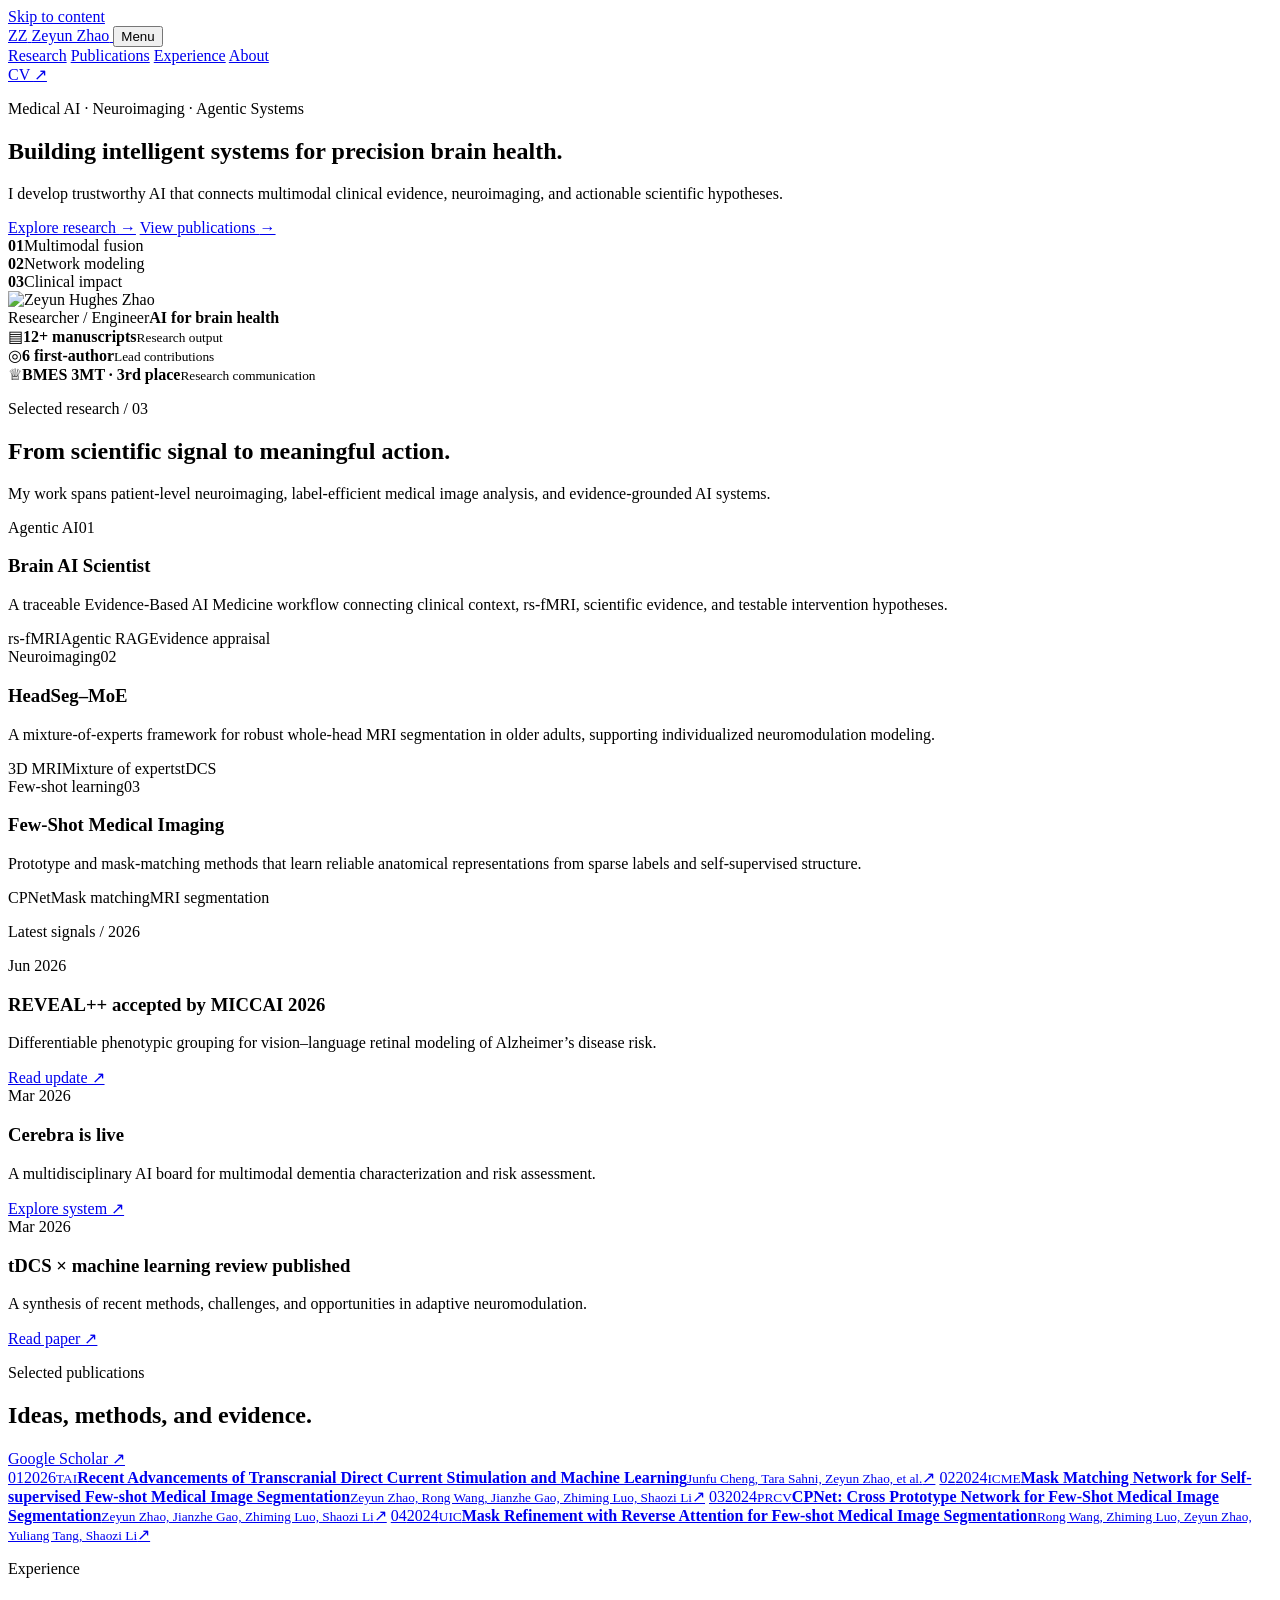
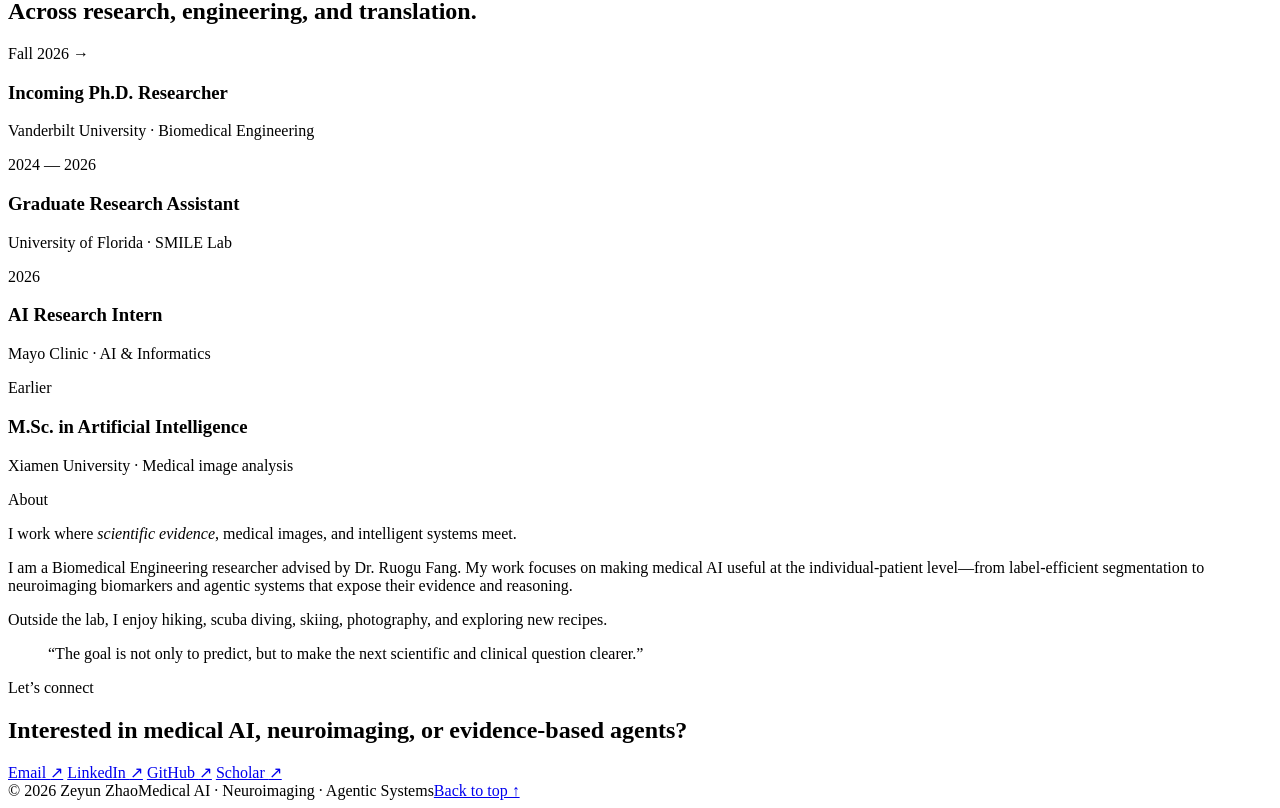
==== index.html @ c60af7a3 "Redesign academic portfolio homepage" ====
<!doctype html>
<html lang="en">
<head>
  <meta charset="utf-8">
  <meta name="viewport" content="width=device-width, initial-scale=1">
  <meta name="description" content="Zeyun (Hughes) Zhao — Medical AI researcher working across neuroimaging, precision brain health, and agentic systems.">
  <meta name="theme-color" content="#f4f0e8">
  <title>Zeyun Zhao — Medical AI Researcher</title>
  <link rel="preconnect" href="https://fonts.googleapis.com">
  <link rel="preconnect" href="https://fonts.gstatic.com" crossorigin>
  <link href="https://fonts.googleapis.com/css2?family=DM+Serif+Display&family=Inter:wght@400;500;600;700&display=swap" rel="stylesheet">
  <link rel="stylesheet" href="assets/css/style.css">
</head>
<body>
  <a class="skip-link" href="#main">Skip to content</a>

  <header class="site-header">
    <a class="brand" href="#top" aria-label="Zeyun Zhao, home">
      <span class="brand-mark">ZZ</span>
      <span>Zeyun Zhao</span>
    </a>
    <button class="menu-button" type="button" aria-expanded="false" aria-controls="primary-nav">Menu</button>
    <nav id="primary-nav" aria-label="Primary navigation">
      <a href="#research">Research</a>
      <a href="#publications">Publications</a>
      <a href="#experience">Experience</a>
      <a href="#about">About</a>
    </nav>
    <a class="header-link" href="Resume__1_page.pdf" target="_blank" rel="noreferrer">CV <span aria-hidden="true">↗</span></a>
  </header>

  <main id="main">
    <section class="hero" id="top">
      <div class="hero-copy reveal">
        <p class="eyebrow">Medical AI · Neuroimaging · Agentic Systems</p>
        <h1>Building intelligent systems for precision brain health.</h1>
        <p class="hero-lede">I develop trustworthy AI that connects multimodal clinical evidence, neuroimaging, and actionable scientific hypotheses.</p>
        <div class="hero-actions">
          <a class="button button-primary" href="#research">Explore research <span aria-hidden="true">→</span></a>
          <a class="button button-text" href="#publications">View publications <span aria-hidden="true">→</span></a>
        </div>
      </div>

      <div class="hero-visual reveal" aria-label="Portrait of Zeyun Zhao with an abstract scientific data composition">
        <div class="coral-orbit" aria-hidden="true"></div>
        <div class="visual-index visual-index-one"><b>01</b><span>Multimodal fusion</span></div>
        <div class="visual-index visual-index-two"><b>02</b><span>Network modeling</span></div>
        <div class="visual-index visual-index-three"><b>03</b><span>Clinical impact</span></div>
        <div class="portrait-frame">
          <img src="3e91e811ccc99faad125b6e5134ec9a9.jpg" alt="Zeyun Hughes Zhao">
        </div>
        <div class="visual-caption"><span>Researcher / Engineer</span><strong>AI for brain health</strong></div>
      </div>
    </section>

    <section class="proof-strip" aria-label="Research highlights">
      <div class="proof-item reveal"><span class="proof-icon">▤</span><strong>12+ manuscripts</strong><small>Research output</small></div>
      <div class="proof-item reveal"><span class="proof-icon coral">◎</span><strong>6 first-author</strong><small>Lead contributions</small></div>
      <div class="proof-item reveal"><span class="proof-icon">♕</span><strong>BMES 3MT · 3rd place</strong><small>Research communication</small></div>
    </section>

    <section class="section-shell" id="research">
      <div class="section-heading reveal">
        <div><p class="section-kicker">Selected research / 03</p><h2>From scientific signal to meaningful action.</h2></div>
        <p>My work spans patient-level neuroimaging, label-efficient medical image analysis, and evidence-grounded AI systems.</p>
      </div>

      <div class="research-grid">
        <article class="research-card reveal">
          <div class="card-topline"><span>Agentic AI</span><span>01</span></div>
          <h3>Brain AI Scientist</h3>
          <p>A traceable Evidence-Based AI Medicine workflow connecting clinical context, rs-fMRI, scientific evidence, and testable intervention hypotheses.</p>
          <div class="tag-row"><span>rs-fMRI</span><span>Agentic RAG</span><span>Evidence appraisal</span></div>
          <div class="card-graphic" aria-hidden="true"><i></i><i></i><i></i><i></i><i></i></div>
        </article>
        <article class="research-card coral-card reveal">
          <div class="card-topline"><span>Neuroimaging</span><span>02</span></div>
          <h3>HeadSeg–MoE</h3>
          <p>A mixture-of-experts framework for robust whole-head MRI segmentation in older adults, supporting individualized neuromodulation modeling.</p>
          <div class="tag-row"><span>3D MRI</span><span>Mixture of experts</span><span>tDCS</span></div>
          <div class="card-graphic" aria-hidden="true"><i></i><i></i><i></i><i></i><i></i></div>
        </article>
        <article class="research-card reveal">
          <div class="card-topline"><span>Few-shot learning</span><span>03</span></div>
          <h3>Few-Shot Medical Imaging</h3>
          <p>Prototype and mask-matching methods that learn reliable anatomical representations from sparse labels and self-supervised structure.</p>
          <div class="tag-row"><span>CPNet</span><span>Mask matching</span><span>MRI segmentation</span></div>
          <div class="card-graphic" aria-hidden="true"><i></i><i></i><i></i><i></i><i></i></div>
        </article>
      </div>
    </section>

    <section class="news-section section-shell" id="news">
      <div class="section-kicker-row reveal"><p class="section-kicker">Latest signals / 2026</p><span></span></div>
      <div class="news-grid">
        <article class="news-feature reveal"><time datetime="2026-06">Jun 2026</time><h3>REVEAL++ accepted by MICCAI 2026</h3><p>Differentiable phenotypic grouping for vision–language retinal modeling of Alzheimer’s disease risk.</p><a href="https://pmc.ncbi.nlm.nih.gov/articles/PMC13015869/" target="_blank" rel="noreferrer">Read update ↗</a></article>
        <article class="news-feature reveal"><time datetime="2026-03">Mar 2026</time><h3>Cerebra is live</h3><p>A multidisciplinary AI board for multimodal dementia characterization and risk assessment.</p><a href="https://cerebra-health.com/" target="_blank" rel="noreferrer">Explore system ↗</a></article>
        <article class="news-feature reveal"><time datetime="2026-03">Mar 2026</time><h3>tDCS × machine learning review published</h3><p>A synthesis of recent methods, challenges, and opportunities in adaptive neuromodulation.</p><a href="https://pmc.ncbi.nlm.nih.gov/articles/PMC13015869/" target="_blank" rel="noreferrer">Read paper ↗</a></article>
      </div>
    </section>

    <section class="publications section-shell" id="publications">
      <div class="section-heading reveal">
        <div><p class="section-kicker">Selected publications</p><h2>Ideas, methods, and evidence.</h2></div>
        <a class="scholar-link" href="https://scholar.google.com/citations?user=ulSyc1AAAAAJ&hl=en" target="_blank" rel="noreferrer">Google Scholar ↗</a>
      </div>
      <div class="publication-list">
        <a class="publication-row reveal" href="https://pmc.ncbi.nlm.nih.gov/articles/PMC13015869/" target="_blank" rel="noreferrer"><span class="publication-number">01</span><span class="publication-year">2026<small>TAI</small></span><span class="publication-copy"><strong>Recent Advancements of Transcranial Direct Current Stimulation and Machine Learning</strong><small>Junfu Cheng, Tara Sahni, Zeyun Zhao, et al.</small></span><span aria-hidden="true">↗</span></a>
        <a class="publication-row reveal" href="https://ieeexplore.ieee.org/document/10687373" target="_blank" rel="noreferrer"><span class="publication-number">02</span><span class="publication-year">2024<small>ICME</small></span><span class="publication-copy"><strong>Mask Matching Network for Self-supervised Few-shot Medical Image Segmentation</strong><small>Zeyun Zhao, Rong Wang, Jianzhe Gao, Zhiming Luo, Shaozi Li</small></span><span aria-hidden="true">↗</span></a>
        <a class="publication-row reveal" href="https://link.springer.com/chapter/10.1007/978-981-97-8499-8_10" target="_blank" rel="noreferrer"><span class="publication-number">03</span><span class="publication-year">2024<small>PRCV</small></span><span class="publication-copy"><strong>CPNet: Cross Prototype Network for Few-Shot Medical Image Segmentation</strong><small>Zeyun Zhao, Jianzhe Gao, Zhiming Luo, Shaozi Li</small></span><span aria-hidden="true">↗</span></a>
        <a class="publication-row reveal" href="https://ieeexplore.ieee.org/document/10925125" target="_blank" rel="noreferrer"><span class="publication-number">04</span><span class="publication-year">2024<small>UIC</small></span><span class="publication-copy"><strong>Mask Refinement with Reverse Attention for Few-shot Medical Image Segmentation</strong><small>Rong Wang, Zhiming Luo, Zeyun Zhao, Yuliang Tang, Shaozi Li</small></span><span aria-hidden="true">↗</span></a>
      </div>
    </section>

    <section class="profile-grid" id="experience">
      <div class="experience-panel section-shell reveal">
        <p class="section-kicker">Experience</p>
        <h2>Across research, engineering, and translation.</h2>
        <div class="timeline">
          <div><span>Fall 2026 →</span><h3>Incoming Ph.D. Researcher</h3><p>Vanderbilt University · Biomedical Engineering</p></div>
          <div><span>2024 — 2026</span><h3>Graduate Research Assistant</h3><p>University of Florida · SMILE Lab</p></div>
          <div><span>2026</span><h3>AI Research Intern</h3><p>Mayo Clinic · AI &amp; Informatics</p></div>
          <div><span>Earlier</span><h3>M.Sc. in Artificial Intelligence</h3><p>Xiamen University · Medical image analysis</p></div>
        </div>
      </div>
      <div class="about-panel section-shell reveal" id="about">
        <p class="section-kicker">About</p>
        <p class="about-statement">I work where <em>scientific evidence</em>, medical images, and intelligent systems meet.</p>
        <p class="about-copy">I am a Biomedical Engineering researcher advised by Dr. Ruogu Fang. My work focuses on making medical AI useful at the individual-patient level—from label-efficient segmentation to neuroimaging biomarkers and agentic systems that expose their evidence and reasoning.</p>
        <p class="about-copy">Outside the lab, I enjoy hiking, scuba diving, skiing, photography, and exploring new recipes.</p>
        <blockquote>“The goal is not only to predict, but to make the next scientific and clinical question clearer.”</blockquote>
      </div>
    </section>

    <section class="contact-band" id="contact">
      <div class="reveal"><p class="section-kicker">Let’s connect</p><h2>Interested in medical AI, neuroimaging, or evidence-based agents?</h2></div>
      <div class="contact-links reveal">
        <a href="mailto:zeyun.zhao@ufl.edu">Email <span aria-hidden="true">↗</span></a>
        <a href="https://www.linkedin.com/in/zeyun-hughes-zhao-4113b6328/" target="_blank" rel="noreferrer">LinkedIn <span aria-hidden="true">↗</span></a>
        <a href="https://github.com/zeyunZhao" target="_blank" rel="noreferrer">GitHub <span aria-hidden="true">↗</span></a>
        <a href="https://scholar.google.com/citations?user=ulSyc1AAAAAJ&hl=en" target="_blank" rel="noreferrer">Scholar <span aria-hidden="true">↗</span></a>
      </div>
    </section>
  </main>

  <footer><span>© <span id="year">2026</span> Zeyun Zhao</span><span>Medical AI · Neuroimaging · Agentic Systems</span><a href="#top">Back to top ↑</a></footer>
  <script src="assets/js/main.js"></script>
</body>
</html>
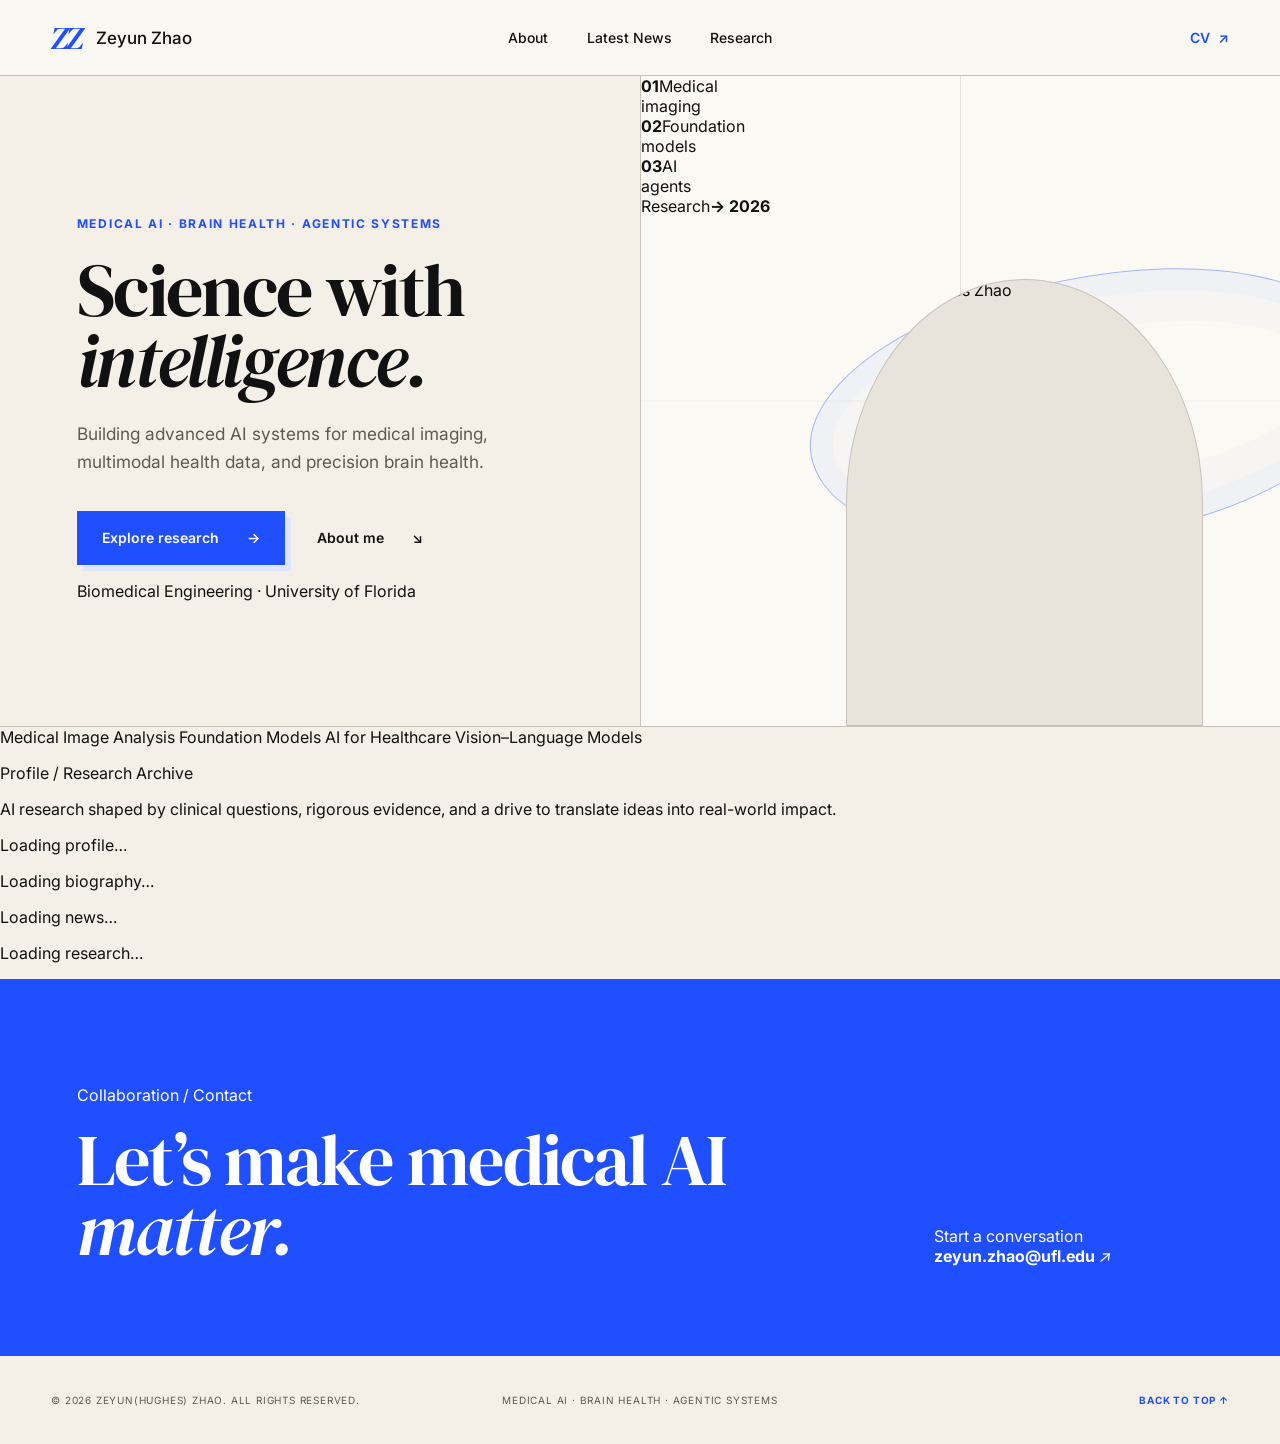
==== commit d4fd4cf4: "Restore complete portfolio content in editorial layout" ====
--- a/index.html
+++ b/index.html
@@ -3,147 +3,108 @@
 <head>
   <meta charset="utf-8">
   <meta name="viewport" content="width=device-width, initial-scale=1">
-  <meta name="description" content="Zeyun (Hughes) Zhao — Medical AI researcher working across neuroimaging, precision brain health, and agentic systems.">
-  <meta name="theme-color" content="#f4f0e8">
+  <meta name="description" content="Zeyun (Hughes) Zhao — Medical AI researcher working across medical imaging, foundation models, and agentic systems.">
+  <meta name="theme-color" content="#f3efe7">
   <title>Zeyun Zhao — Medical AI Researcher</title>
   <link rel="preconnect" href="https://fonts.googleapis.com">
   <link rel="preconnect" href="https://fonts.gstatic.com" crossorigin>
-  <link href="https://fonts.googleapis.com/css2?family=DM+Serif+Display&family=Inter:wght@400;500;600;700&display=swap" rel="stylesheet">
-  <link rel="stylesheet" href="assets/css/style.css">
+  <link href="https://fonts.googleapis.com/css2?family=DM+Serif+Display:ital@0;1&family=Inter:wght@400;500;600;700&display=swap" rel="stylesheet">
+  <link rel="stylesheet" href="assets/css/style.css?v=20260721-fancy2">
 </head>
 <body>
   <a class="skip-link" href="#main">Skip to content</a>
 
   <header class="site-header">
     <a class="brand" href="#top" aria-label="Zeyun Zhao, home">
-      <span class="brand-mark">ZZ</span>
-      <span>Zeyun Zhao</span>
+      <span class="brand-mark" aria-hidden="true">ZZ</span>
+      <span class="brand-name">Zeyun Zhao</span>
     </a>
-    <button class="menu-button" type="button" aria-expanded="false" aria-controls="primary-nav">Menu</button>
+
+    <button class="menu-button" type="button" aria-expanded="false" aria-controls="primary-nav">
+      <span></span><span></span><span></span><b>Menu</b>
+    </button>
+
     <nav id="primary-nav" aria-label="Primary navigation">
+      <a href="#home">About</a>
+      <a href="#news">Latest News</a>
       <a href="#research">Research</a>
-      <a href="#publications">Publications</a>
-      <a href="#experience">Experience</a>
-      <a href="#about">About</a>
     </nav>
+
     <a class="header-link" href="Resume__1_page.pdf" target="_blank" rel="noreferrer">CV <span aria-hidden="true">↗</span></a>
   </header>
 
   <main id="main">
-    <section class="hero" id="top">
+    <section class="hero" id="top" aria-labelledby="hero-title">
       <div class="hero-copy reveal">
-        <p class="eyebrow">Medical AI · Neuroimaging · Agentic Systems</p>
-        <h1>Building intelligent systems for precision brain health.</h1>
-        <p class="hero-lede">I develop trustworthy AI that connects multimodal clinical evidence, neuroimaging, and actionable scientific hypotheses.</p>
+        <p class="eyebrow"><span></span> Medical AI · Brain Health · Agentic Systems</p>
+        <h1 id="hero-title">Science with<br><em>intelligence.</em></h1>
+        <p class="hero-lede">Building advanced AI systems for medical imaging, multimodal health data, and precision brain health.</p>
         <div class="hero-actions">
           <a class="button button-primary" href="#research">Explore research <span aria-hidden="true">→</span></a>
-          <a class="button button-text" href="#publications">View publications <span aria-hidden="true">→</span></a>
+          <a class="button button-quiet" href="#home">About me <span aria-hidden="true">↘</span></a>
         </div>
+        <p class="hero-note">Biomedical Engineering · University of Florida</p>
       </div>
 
-      <div class="hero-visual reveal" aria-label="Portrait of Zeyun Zhao with an abstract scientific data composition">
-        <div class="coral-orbit" aria-hidden="true"></div>
-        <div class="visual-index visual-index-one"><b>01</b><span>Multimodal fusion</span></div>
-        <div class="visual-index visual-index-two"><b>02</b><span>Network modeling</span></div>
-        <div class="visual-index visual-index-three"><b>03</b><span>Clinical impact</span></div>
+      <div class="hero-visual reveal" aria-label="Portrait of Zeyun Zhao in an abstract scientific composition">
+        <div class="visual-grid" aria-hidden="true"></div>
+        <div class="orb orb-coral" aria-hidden="true"></div>
+        <div class="orb orb-blue" aria-hidden="true"></div>
+        <div class="data-label data-label-a" aria-hidden="true"><b>01</b><span>Medical<br>imaging</span></div>
+        <div class="data-label data-label-b" aria-hidden="true"><b>02</b><span>Foundation<br>models</span></div>
+        <div class="data-label data-label-c" aria-hidden="true"><b>03</b><span>AI<br>agents</span></div>
         <div class="portrait-frame">
           <img src="3e91e811ccc99faad125b6e5134ec9a9.jpg" alt="Zeyun Hughes Zhao">
         </div>
-        <div class="visual-caption"><span>Researcher / Engineer</span><strong>AI for brain health</strong></div>
+        <div class="visual-stamp" aria-hidden="true"><span>Research</span><strong>→ 2026</strong></div>
       </div>
     </section>
 
-    <section class="proof-strip" aria-label="Research highlights">
-      <div class="proof-item reveal"><span class="proof-icon">▤</span><strong>12+ manuscripts</strong><small>Research output</small></div>
-      <div class="proof-item reveal"><span class="proof-icon coral">◎</span><strong>6 first-author</strong><small>Lead contributions</small></div>
-      <div class="proof-item reveal"><span class="proof-icon">♕</span><strong>BMES 3MT · 3rd place</strong><small>Research communication</small></div>
-    </section>
+    <div class="signal-band" aria-label="Research themes">
+      <span>Medical Image Analysis</span><i></i>
+      <span>Foundation Models</span><i></i>
+      <span>AI for Healthcare</span><i></i>
+      <span>Vision–Language Models</span>
+    </div>
 
-    <section class="section-shell" id="research">
-      <div class="section-heading reveal">
-        <div><p class="section-kicker">Selected research / 03</p><h2>From scientific signal to meaningful action.</h2></div>
-        <p>My work spans patient-level neuroimaging, label-efficient medical image analysis, and evidence-grounded AI systems.</p>
+    <section class="portfolio-shell" aria-label="Portfolio content">
+      <div class="section-intro reveal">
+        <p class="section-label">Profile / Research Archive</p>
+        <p class="section-intro-copy">AI research shaped by clinical questions, rigorous evidence, and a drive to translate ideas into real-world impact.</p>
       </div>
 
-      <div class="research-grid">
-        <article class="research-card reveal">
-          <div class="card-topline"><span>Agentic AI</span><span>01</span></div>
-          <h3>Brain AI Scientist</h3>
-          <p>A traceable Evidence-Based AI Medicine workflow connecting clinical context, rs-fMRI, scientific evidence, and testable intervention hypotheses.</p>
-          <div class="tag-row"><span>rs-fMRI</span><span>Agentic RAG</span><span>Evidence appraisal</span></div>
-          <div class="card-graphic" aria-hidden="true"><i></i><i></i><i></i><i></i><i></i></div>
-        </article>
-        <article class="research-card coral-card reveal">
-          <div class="card-topline"><span>Neuroimaging</span><span>02</span></div>
-          <h3>HeadSeg–MoE</h3>
-          <p>A mixture-of-experts framework for robust whole-head MRI segmentation in older adults, supporting individualized neuromodulation modeling.</p>
-          <div class="tag-row"><span>3D MRI</span><span>Mixture of experts</span><span>tDCS</span></div>
-          <div class="card-graphic" aria-hidden="true"><i></i><i></i><i></i><i></i><i></i></div>
-        </article>
-        <article class="research-card reveal">
-          <div class="card-topline"><span>Few-shot learning</span><span>03</span></div>
-          <h3>Few-Shot Medical Imaging</h3>
-          <p>Prototype and mask-matching methods that learn reliable anatomical representations from sparse labels and self-supervised structure.</p>
-          <div class="tag-row"><span>CPNet</span><span>Mask matching</span><span>MRI segmentation</span></div>
-          <div class="card-graphic" aria-hidden="true"><i></i><i></i><i></i><i></i><i></i></div>
-        </article>
+      <div class="content-grid">
+        <div id="sidebar-slot" class="sidebar-slot" aria-label="Profile and contact information">
+          <p class="loading-state">Loading profile…</p>
+        </div>
+
+        <div class="main-column">
+          <div id="home-slot" class="content-section"><p class="loading-state">Loading biography…</p></div>
+          <div id="news-slot" class="content-section"><p class="loading-state">Loading news…</p></div>
+          <div id="research-slot" class="content-section"><p class="loading-state">Loading research…</p></div>
+        </div>
       </div>
     </section>
 
-    <section class="news-section section-shell" id="news">
-      <div class="section-kicker-row reveal"><p class="section-kicker">Latest signals / 2026</p><span></span></div>
-      <div class="news-grid">
-        <article class="news-feature reveal"><time datetime="2026-06">Jun 2026</time><h3>REVEAL++ accepted by MICCAI 2026</h3><p>Differentiable phenotypic grouping for vision–language retinal modeling of Alzheimer’s disease risk.</p><a href="https://pmc.ncbi.nlm.nih.gov/articles/PMC13015869/" target="_blank" rel="noreferrer">Read update ↗</a></article>
-        <article class="news-feature reveal"><time datetime="2026-03">Mar 2026</time><h3>Cerebra is live</h3><p>A multidisciplinary AI board for multimodal dementia characterization and risk assessment.</p><a href="https://cerebra-health.com/" target="_blank" rel="noreferrer">Explore system ↗</a></article>
-        <article class="news-feature reveal"><time datetime="2026-03">Mar 2026</time><h3>tDCS × machine learning review published</h3><p>A synthesis of recent methods, challenges, and opportunities in adaptive neuromodulation.</p><a href="https://pmc.ncbi.nlm.nih.gov/articles/PMC13015869/" target="_blank" rel="noreferrer">Read paper ↗</a></article>
+    <section class="contact-band" aria-labelledby="contact-title">
+      <div>
+        <p class="section-label">Collaboration / Contact</p>
+        <h2 id="contact-title">Let’s make medical AI<br><em>matter.</em></h2>
       </div>
-    </section>
-
-    <section class="publications section-shell" id="publications">
-      <div class="section-heading reveal">
-        <div><p class="section-kicker">Selected publications</p><h2>Ideas, methods, and evidence.</h2></div>
-        <a class="scholar-link" href="https://scholar.google.com/citations?user=ulSyc1AAAAAJ&hl=en" target="_blank" rel="noreferrer">Google Scholar ↗</a>
-      </div>
-      <div class="publication-list">
-        <a class="publication-row reveal" href="https://pmc.ncbi.nlm.nih.gov/articles/PMC13015869/" target="_blank" rel="noreferrer"><span class="publication-number">01</span><span class="publication-year">2026<small>TAI</small></span><span class="publication-copy"><strong>Recent Advancements of Transcranial Direct Current Stimulation and Machine Learning</strong><small>Junfu Cheng, Tara Sahni, Zeyun Zhao, et al.</small></span><span aria-hidden="true">↗</span></a>
-        <a class="publication-row reveal" href="https://ieeexplore.ieee.org/document/10687373" target="_blank" rel="noreferrer"><span class="publication-number">02</span><span class="publication-year">2024<small>ICME</small></span><span class="publication-copy"><strong>Mask Matching Network for Self-supervised Few-shot Medical Image Segmentation</strong><small>Zeyun Zhao, Rong Wang, Jianzhe Gao, Zhiming Luo, Shaozi Li</small></span><span aria-hidden="true">↗</span></a>
-        <a class="publication-row reveal" href="https://link.springer.com/chapter/10.1007/978-981-97-8499-8_10" target="_blank" rel="noreferrer"><span class="publication-number">03</span><span class="publication-year">2024<small>PRCV</small></span><span class="publication-copy"><strong>CPNet: Cross Prototype Network for Few-Shot Medical Image Segmentation</strong><small>Zeyun Zhao, Jianzhe Gao, Zhiming Luo, Shaozi Li</small></span><span aria-hidden="true">↗</span></a>
-        <a class="publication-row reveal" href="https://ieeexplore.ieee.org/document/10925125" target="_blank" rel="noreferrer"><span class="publication-number">04</span><span class="publication-year">2024<small>UIC</small></span><span class="publication-copy"><strong>Mask Refinement with Reverse Attention for Few-shot Medical Image Segmentation</strong><small>Rong Wang, Zhiming Luo, Zeyun Zhao, Yuliang Tang, Shaozi Li</small></span><span aria-hidden="true">↗</span></a>
-      </div>
-    </section>
-
-    <section class="profile-grid" id="experience">
-      <div class="experience-panel section-shell reveal">
-        <p class="section-kicker">Experience</p>
-        <h2>Across research, engineering, and translation.</h2>
-        <div class="timeline">
-          <div><span>Fall 2026 →</span><h3>Incoming Ph.D. Researcher</h3><p>Vanderbilt University · Biomedical Engineering</p></div>
-          <div><span>2024 — 2026</span><h3>Graduate Research Assistant</h3><p>University of Florida · SMILE Lab</p></div>
-          <div><span>2026</span><h3>AI Research Intern</h3><p>Mayo Clinic · AI &amp; Informatics</p></div>
-          <div><span>Earlier</span><h3>M.Sc. in Artificial Intelligence</h3><p>Xiamen University · Medical image analysis</p></div>
-        </div>
-      </div>
-      <div class="about-panel section-shell reveal" id="about">
-        <p class="section-kicker">About</p>
-        <p class="about-statement">I work where <em>scientific evidence</em>, medical images, and intelligent systems meet.</p>
-        <p class="about-copy">I am a Biomedical Engineering researcher advised by Dr. Ruogu Fang. My work focuses on making medical AI useful at the individual-patient level—from label-efficient segmentation to neuroimaging biomarkers and agentic systems that expose their evidence and reasoning.</p>
-        <p class="about-copy">Outside the lab, I enjoy hiking, scuba diving, skiing, photography, and exploring new recipes.</p>
-        <blockquote>“The goal is not only to predict, but to make the next scientific and clinical question clearer.”</blockquote>
-      </div>
-    </section>
-
-    <section class="contact-band" id="contact">
-      <div class="reveal"><p class="section-kicker">Let’s connect</p><h2>Interested in medical AI, neuroimaging, or evidence-based agents?</h2></div>
-      <div class="contact-links reveal">
-        <a href="mailto:zeyun.zhao@ufl.edu">Email <span aria-hidden="true">↗</span></a>
-        <a href="https://www.linkedin.com/in/zeyun-hughes-zhao-4113b6328/" target="_blank" rel="noreferrer">LinkedIn <span aria-hidden="true">↗</span></a>
-        <a href="https://github.com/zeyunZhao" target="_blank" rel="noreferrer">GitHub <span aria-hidden="true">↗</span></a>
-        <a href="https://scholar.google.com/citations?user=ulSyc1AAAAAJ&hl=en" target="_blank" rel="noreferrer">Scholar <span aria-hidden="true">↗</span></a>
-      </div>
+      <a class="contact-email" href="mailto:zeyun.zhao@ufl.edu">
+        <span>Start a conversation</span>
+        <strong>zeyun.zhao@ufl.edu</strong>
+        <i aria-hidden="true">↗</i>
+      </a>
     </section>
   </main>
 
-  <footer><span>© <span id="year">2026</span> Zeyun Zhao</span><span>Medical AI · Neuroimaging · Agentic Systems</span><a href="#top">Back to top ↑</a></footer>
-  <script src="assets/js/main.js"></script>
+  <footer class="site-footer">
+    <div id="footer-slot">© <span id="year"></span> Zeyun(Hughes) Zhao. All Rights Reserved.</div>
+    <p>Medical AI · Brain Health · Agentic Systems</p>
+    <a href="#top">Back to top <span aria-hidden="true">↑</span></a>
+  </footer>
+
+  <script src="assets/js/main.js?v=20260721-fancy2"></script>
 </body>
 </html>
--- a/assets/css/style.css
+++ b/assets/css/style.css
@@ -0,0 +1,104 @@
+:root {
+  --canvas: #f4f0e8;
+  --paper: #fbf9f4;
+  --stone: #e9e4db;
+  --ink: #111111;
+  --muted: #5d5a54;
+  --blue: #1f4fff;
+  --coral: #ff6b57;
+  --blue-tint: #dde5ff;
+  --rule: #c9c2b8;
+  --display: "DM Serif Display", Georgia, serif;
+  --sans: "Inter", Arial, sans-serif;
+}
+
+* { box-sizing: border-box; }
+html { scroll-behavior: smooth; scroll-padding-top: 88px; }
+body { margin: 0; background: var(--canvas); color: var(--ink); font-family: var(--sans); -webkit-font-smoothing: antialiased; }
+a { color: inherit; text-decoration: none; }
+button, a { -webkit-tap-highlight-color: transparent; }
+.skip-link { position: fixed; left: 16px; top: -80px; z-index: 100; padding: 12px 18px; color: #fff; background: var(--blue); transition: top 160ms; }
+.skip-link:focus { top: 16px; }
+
+.site-header { position: sticky; top: 0; z-index: 30; height: 76px; padding: 0 clamp(24px, 4vw, 64px); display: grid; grid-template-columns: 1fr auto 1fr; align-items: center; border-bottom: 1px solid var(--rule); background: rgba(251, 249, 244, .9); backdrop-filter: blur(16px); }
+.brand { display: inline-flex; align-items: center; gap: 16px; width: max-content; font-size: 17px; font-weight: 500; }
+.brand-mark { font-family: var(--display); font-size: 32px; font-style: italic; line-height: 1; letter-spacing: -.08em; color: var(--blue); }
+nav { height: 100%; display: flex; align-items: center; gap: clamp(24px, 3vw, 50px); font-size: 14px; font-weight: 500; }
+nav a { position: relative; height: 100%; display: grid; place-items: center; }
+nav a::after { content: ""; position: absolute; left: 0; right: 100%; bottom: 14px; height: 2px; background: var(--blue); transition: right 180ms ease-out; }
+nav a:hover::after, nav a:focus-visible::after, nav a.active::after { right: 0; }
+nav a.active { color: var(--blue); }
+.header-link { justify-self: end; display: flex; align-items: center; gap: 8px; color: var(--blue); font-size: 14px; font-weight: 600; }
+.header-link span, .contact-links span { transition: transform 180ms ease-out; }
+.header-link:hover span, .contact-links a:hover span { transform: translate(3px, -3px); }
+.menu-button { display: none; border: 0; padding: 9px 12px; color: var(--ink); background: transparent; font: 600 12px var(--sans); text-transform: uppercase; letter-spacing: .08em; }
+
+.hero { min-height: 650px; display: grid; grid-template-columns: 1fr 1fr; border-bottom: 1px solid var(--rule); }
+.hero-copy { padding: clamp(72px, 8vw, 120px) clamp(36px, 6vw, 88px) 72px; display: flex; flex-direction: column; justify-content: center; }
+.eyebrow, .section-kicker, .card-topline { margin: 0; color: var(--blue); font-size: 12px; font-weight: 700; line-height: 1.4; letter-spacing: .14em; text-transform: uppercase; }
+.hero h1 { max-width: 720px; margin: 22px 0 24px; font-family: var(--display); font-size: clamp(58px, 5.8vw, 88px); font-weight: 400; line-height: .95; letter-spacing: -.035em; text-wrap: balance; }
+.hero-lede { max-width: 620px; margin: 0; color: var(--muted); font-size: clamp(16px, 1.35vw, 20px); line-height: 1.65; }
+.hero-actions { display: flex; align-items: center; gap: 32px; margin-top: 34px; }
+.button { min-height: 54px; display: inline-flex; align-items: center; justify-content: center; gap: 28px; font-size: 14px; font-weight: 600; }
+.button-primary { min-width: 208px; padding: 0 22px; color: #fff; background: var(--blue); box-shadow: 6px 6px 0 var(--blue-tint); transition: transform 180ms, box-shadow 180ms; }
+.button-primary:hover, .button-primary:focus-visible { transform: translate(-2px, -2px); box-shadow: 10px 10px 0 var(--blue-tint); }
+.button-text { position: relative; min-height: 40px; color: var(--blue); }
+.button-text::after { content: ""; position: absolute; left: 0; right: 0; bottom: 3px; height: 2px; background: currentColor; transform-origin: left; transition: transform 180ms; }
+.button-text:hover::after { transform: scaleX(.72); }
+
+.hero-visual { --pointer-x: 0px; --pointer-y: 0px; position: relative; min-height: 650px; overflow: hidden; border-left: 1px solid var(--rule); background: linear-gradient(to right, transparent 49.9%, rgba(201,194,184,.45) 50%, transparent 50.1%), linear-gradient(to bottom, transparent 49.9%, rgba(201,194,184,.45) 50%, transparent 50.1%), var(--paper); }
+.hero-visual::before { content: ""; position: absolute; inset: 0; background-image: radial-gradient(var(--rule) .7px, transparent .7px); background-size: 22px 22px; opacity: .34; mask-image: linear-gradient(to bottom right, #000, transparent 78%); }
+.hero-visual::after { content: ""; position: absolute; width: 560px; height: 260px; left: 26%; top: 31%; border: 1px solid rgba(31,79,255,.4); border-radius: 48% 52% 44% 56%; transform: rotate(-12deg) translate(var(--pointer-x), var(--pointer-y)); box-shadow: inset 0 0 0 22px rgba(31,79,255,.025), inset 0 0 0 54px rgba(31,79,255,.018); transition: transform 180ms ease-out; }
+.coral-orbit { position: absolute; z-index: 1; width: 44%; aspect-ratio: 1; top: 6%; right: 6%; border-radius: 50%; background: rgba(255,107,87,.78); box-shadow: 0 0 0 1px rgba(255,107,87,.32); animation: float-orbit 14s ease-in-out infinite alternate; }
+.portrait-frame { position: absolute; z-index: 3; width: min(56%, 430px); aspect-ratio: 4 / 5; right: 12%; bottom: 0; overflow: hidden; border: 1px solid var(--rule); border-radius: 52% 52% 0 0; background: var(--stone); transform: translate(calc(var(--pointer-x) * .35), calc(var(--pointer-y) * .35)); transition: transform 180ms ease-out; }
+.portrait-frame img { width: 100%; height: 100%; object-fit: cover; object-position: center 20%; filter: saturate(.84) contrast(1.03); }
+.visual-index { position: absolute; left: 20px; z-index: 4; display: grid; gap: 4px; width: 90px; padding-top: 10px; border-top: 1px solid var(--rule); text-transform: uppercase; }
+.visual-index b { color: var(--blue); font-size: 11px; }.visual-index span { color: var(--muted); font-size: 8px; line-height: 1.3; letter-spacing: .06em; }
+.visual-index-one { top: 20%; }.visual-index-two { top: 43%; }.visual-index-three { top: 66%; }
+.visual-caption { position: absolute; right: 24px; bottom: 20px; z-index: 5; display: grid; gap: 4px; padding: 12px 16px; text-align: right; background: rgba(251,249,244,.9); }
+.visual-caption span { color: var(--muted); font-size: 10px; font-style: italic; }.visual-caption strong { font-family: var(--display); font-size: 17px; font-weight: 400; }
+
+.proof-strip { min-height: 116px; display: grid; grid-template-columns: repeat(3, 1fr); border-bottom: 1px solid var(--rule); background: var(--paper); }
+.proof-item { padding: 22px clamp(24px,4vw,64px); display: grid; grid-template-columns: 54px 1fr; grid-template-rows: 1fr 1fr; column-gap: 22px; align-items: center; }
+.proof-item + .proof-item { border-left: 1px solid var(--rule); }
+.proof-icon { grid-row: 1 / span 2; width: 54px; height: 54px; border-radius: 50%; display: grid; place-items: center; color: var(--blue); background: var(--blue-tint); font-size: 24px; }.proof-icon.coral { color: var(--coral); background: #ffe1db; }
+.proof-item strong { align-self: end; font-family: var(--display); font-size: clamp(23px,2vw,34px); font-weight: 400; line-height: 1; }.proof-item small { align-self: start; margin-top: 6px; color: var(--muted); font-size: 10px; text-transform: uppercase; letter-spacing: .08em; }
+
+.section-shell { padding: 92px clamp(24px,5vw,76px); }
+.section-heading { display: flex; align-items: end; justify-content: space-between; gap: 48px; margin-bottom: 48px; }
+.section-heading h2, .experience-panel > h2 { max-width: 820px; margin: 16px 0 0; font-family: var(--display); font-size: clamp(48px,5.7vw,84px); font-weight: 400; line-height: .97; letter-spacing: -.03em; }
+.section-heading > p { max-width: 480px; margin: 0; color: var(--muted); font-size: 15px; line-height: 1.7; }
+.research-grid { display: grid; grid-template-columns: repeat(3, 1fr); gap: 6px; }
+.research-card { position: relative; min-height: 430px; padding: 24px; overflow: hidden; border: 1px solid var(--rule); background: var(--paper); transition: transform 180ms, border-color 180ms, box-shadow 180ms; }
+.research-card:hover { z-index: 2; transform: translateY(-6px); border-color: var(--blue); box-shadow: 0 20px 42px rgba(17,17,17,.09); }
+.card-topline { display: flex; justify-content: space-between; }.coral-card .card-topline { color: var(--coral); }
+.research-card h3 { position: relative; z-index: 2; margin: 34px 0 18px; font-family: var(--display); font-size: clamp(40px,3.6vw,58px); font-weight: 400; line-height: .98; letter-spacing: -.025em; }
+.research-card > p { position: relative; z-index: 2; max-width: 430px; margin: 0; color: var(--muted); font-size: 13px; line-height: 1.7; }
+.tag-row { position: absolute; left: 24px; right: 24px; bottom: 24px; z-index: 3; display: flex; flex-wrap: wrap; gap: 7px; }.tag-row span { padding: 7px 9px; border: 1px solid var(--rule); border-radius: 999px; color: var(--muted); background: rgba(251,249,244,.72); font-size: 9px; font-weight: 700; text-transform: uppercase; letter-spacing: .06em; }
+.card-graphic { position: absolute; right: -40px; bottom: -30px; width: 210px; height: 210px; border: 1px solid var(--rule); border-radius: 50%; opacity: .7; }.card-graphic::before, .card-graphic::after { content: ""; position: absolute; border-radius: 50%; }.card-graphic::before { inset: 28px; border: 1px dashed var(--blue); }.card-graphic::after { inset: 68px; background: rgba(255,107,87,.5); }.card-graphic i { position: absolute; width: 6px; height: 6px; border-radius: 50%; background: var(--blue); }.card-graphic i:nth-child(1){left:22px;top:96px}.card-graphic i:nth-child(2){left:68px;top:30px}.card-graphic i:nth-child(3){right:38px;top:60px}.card-graphic i:nth-child(4){right:25px;bottom:56px}.card-graphic i:nth-child(5){left:70px;bottom:31px}
+
+.news-section { padding-top: 34px; }.section-kicker-row { display: grid; grid-template-columns: auto 1fr; align-items: center; gap: 24px; margin-bottom: 24px; }.section-kicker-row > span { height: 1px; background: linear-gradient(to right, var(--rule), var(--rule) 84%, var(--blue) 84%); }
+.news-grid { display: grid; grid-template-columns: repeat(3, 1fr); border-top: 1px solid var(--ink); border-bottom: 1px solid var(--ink); }.news-feature { min-height: 300px; padding: 32px; display: flex; flex-direction: column; }.news-feature + .news-feature { border-left: 1px solid var(--rule); }.news-feature time { color: var(--blue); font-size: 11px; font-weight: 700; text-transform: uppercase; letter-spacing: .08em; }.news-feature h3 { margin: 30px 0 14px; font-family: var(--display); font-size: 32px; font-weight: 400; line-height: 1.05; }.news-feature p { margin: 0; color: var(--muted); font-size: 13px; line-height: 1.65; }.news-feature a { margin-top: auto; padding-top: 22px; color: var(--blue); font-size: 11px; font-weight: 700; text-transform: uppercase; letter-spacing: .08em; }
+
+.publications { padding-top: 100px; padding-bottom: 110px; }.scholar-link { display: flex; gap: 8px; align-items: center; color: var(--blue); font-size: 12px; font-weight: 700; text-transform: uppercase; letter-spacing: .08em; }.publication-list { border-top: 1px solid var(--ink); }.publication-row { display: grid; grid-template-columns: 64px 150px 1fr 32px; gap: 26px; align-items: center; min-height: 146px; padding: 22px 10px; border-bottom: 1px solid var(--rule); transition: background 180ms, padding 180ms; }.publication-row:hover { padding-left: 22px; padding-right: 22px; background: var(--paper); }.publication-number { font-family: var(--display); font-size: 22px; color: var(--blue); }.publication-year { font-size: 14px; font-weight: 700; }.publication-year small, .publication-copy small { display: block; margin-top: 8px; color: var(--muted); font-size: 10px; font-weight: 500; line-height: 1.5; text-transform: uppercase; letter-spacing: .07em; }.publication-copy strong { display: block; max-width: 920px; font-family: var(--display); font-size: clamp(22px,2.2vw,32px); font-weight: 400; line-height: 1.15; }.publication-row > span:last-child { color: var(--blue); font-size: 20px; transition: transform 180ms; }.publication-row:hover > span:last-child { transform: translate(3px,-3px); }
+
+.profile-grid { display: grid; grid-template-columns: 1fr 1fr; border-top: 1px solid var(--rule); border-bottom: 1px solid var(--rule); }.profile-grid > div + div { border-left: 1px solid var(--rule); }.experience-panel, .about-panel { padding-top: 86px; padding-bottom: 96px; }.experience-panel > h2 { max-width: 650px; font-size: clamp(44px,4.7vw,70px); }.timeline { margin-top: 55px; border-top: 1px solid var(--ink); }.timeline > div { display: grid; grid-template-columns: 120px 1fr; gap: 20px; padding: 22px 0; border-bottom: 1px solid var(--rule); }.timeline span { grid-row: 1 / span 2; color: var(--blue); font-size: 10px; font-weight: 700; text-transform: uppercase; letter-spacing: .07em; }.timeline h3 { margin: 0; font-family: var(--display); font-size: 24px; font-weight: 400; }.timeline p { margin: 5px 0 0; color: var(--muted); font-size: 12px; }.about-panel { display: flex; flex-direction: column; background: var(--paper); }.about-statement { max-width: 720px; margin: 34px 0; font-family: var(--display); font-size: clamp(46px,5vw,76px); line-height: 1.02; letter-spacing: -.03em; }.about-statement em { color: var(--blue); font-weight: 400; }.about-copy { max-width: 650px; margin: 0 0 16px; color: var(--muted); font-size: 15px; line-height: 1.75; }.about-panel blockquote { margin: auto 0 0; padding: 24px 0 0; border-top: 1px solid var(--rule); font-family: var(--display); font-size: 23px; line-height: 1.35; }
+
+.contact-band { padding: 90px clamp(24px,6vw,92px); display: grid; grid-template-columns: 1.5fr .5fr; align-items: end; gap: 50px; color: #fff; background: var(--blue); }.contact-band .section-kicker { color: #fff; opacity: .72; }.contact-band h2 { max-width: 980px; margin: 20px 0 0; font-family: var(--display); font-size: clamp(46px,5.6vw,82px); font-weight: 400; line-height: .98; letter-spacing: -.03em; }.contact-links { display: grid; }.contact-links a { padding: 16px 0; display: flex; align-items: center; justify-content: space-between; border-bottom: 1px solid rgba(255,255,255,.35); font-size: 12px; font-weight: 700; text-transform: uppercase; letter-spacing: .08em; }
+footer { min-height: 88px; padding: 0 clamp(24px,4vw,64px); display: grid; grid-template-columns: 1fr auto 1fr; align-items: center; color: var(--muted); font-size: 10px; text-transform: uppercase; letter-spacing: .08em; }footer a { justify-self: end; color: var(--blue); font-weight: 700; }
+
+.reveal { opacity: 0; transform: translateY(18px); transition: opacity 620ms ease, transform 620ms ease; }.reveal.is-visible { opacity: 1; transform: translateY(0); }.proof-item:nth-child(2), .research-card:nth-child(2), .news-feature:nth-child(2) { transition-delay: 80ms; }.proof-item:nth-child(3), .research-card:nth-child(3), .news-feature:nth-child(3) { transition-delay: 160ms; }
+@keyframes float-orbit { from { transform: translate3d(-5px,-4px,0) rotate(0); } to { transform: translate3d(8px,6px,0) rotate(8deg); } }
+
+@media (max-width: 980px) {
+  .site-header { grid-template-columns: 1fr auto auto; gap: 10px; }.menu-button { display: block; }.site-header nav { position: absolute; top: 75px; left: 0; right: 0; height: auto; padding: 18px 24px; display: none; flex-direction: column; align-items: stretch; gap: 0; border-bottom: 1px solid var(--rule); background: var(--paper); }.site-header.menu-open nav { display: flex; }.site-header nav a { height: auto; padding: 14px 0; border-bottom: 1px solid var(--rule); }.site-header nav a::after { display: none; }
+  .hero { grid-template-columns: 1fr; }.hero-copy { min-height: 620px; }.hero-visual { min-height: 590px; border-top: 1px solid var(--rule); border-left: 0; }.proof-strip, .research-grid, .news-grid { grid-template-columns: 1fr; }.proof-item + .proof-item, .news-feature + .news-feature { border-top: 1px solid var(--rule); border-left: 0; }.research-card { min-height: 370px; }.section-heading { align-items: flex-start; flex-direction: column; }.profile-grid { grid-template-columns: 1fr; }.profile-grid > div + div { border-top: 1px solid var(--rule); border-left: 0; }.contact-band { grid-template-columns: 1fr; }.contact-links { grid-template-columns: repeat(2,1fr); gap: 0 24px; }
+}
+
+@media (max-width: 620px) {
+  .site-header { height: 66px; padding: 0 18px; }.brand { gap: 10px; font-size: 14px; }.brand-mark { font-size: 28px; }.header-link { font-size: 11px; }.site-header nav { top: 65px; }.hero-copy { min-height: auto; padding: 70px 22px 58px; }.hero h1 { font-size: clamp(48px,14vw,68px); }.hero-actions { align-items: flex-start; flex-direction: column; gap: 18px; }.hero-visual { min-height: 470px; }.visual-index { display: none; }.portrait-frame { width: 66%; right: 9%; }.proof-item { padding: 20px 22px; }.section-shell { padding: 64px 18px; }.section-heading h2, .experience-panel > h2 { font-size: 47px; }.research-card { min-height: 380px; }.publication-row { grid-template-columns: 36px 1fr 22px; gap: 14px; }.publication-year { display: none; }.publication-copy strong { font-size: 22px; }.timeline > div { grid-template-columns: 88px 1fr; }.contact-band { padding: 64px 22px; }.contact-links { grid-template-columns: 1fr; }footer { padding: 24px 22px; grid-template-columns: 1fr; gap: 14px; }footer span:nth-child(2) { display: none; }footer a { justify-self: start; }
+}
+
+@media (prefers-reduced-motion: reduce) {
+  html { scroll-behavior: auto; } *, *::before, *::after { animation-duration: .001ms !important; animation-iteration-count: 1 !important; transition-duration: .001ms !important; }.reveal { opacity: 1; transform: none; }
+}
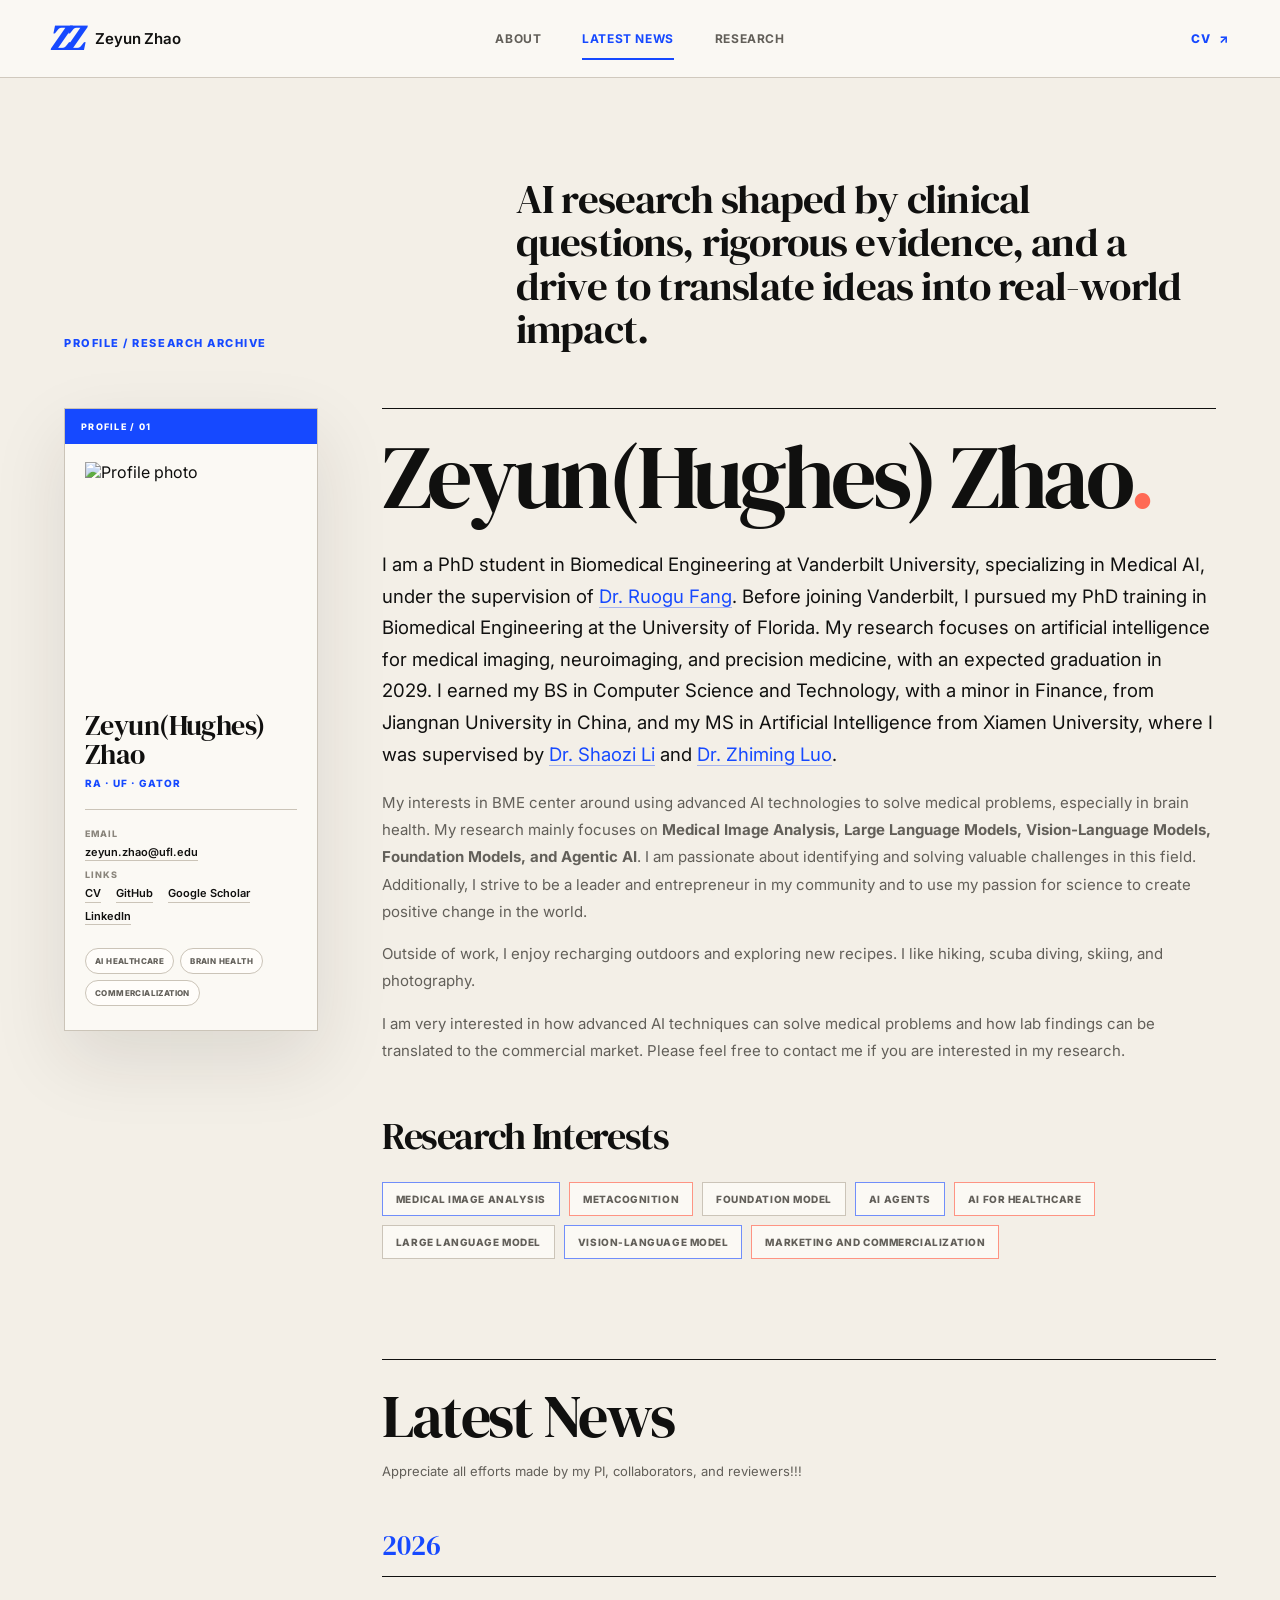
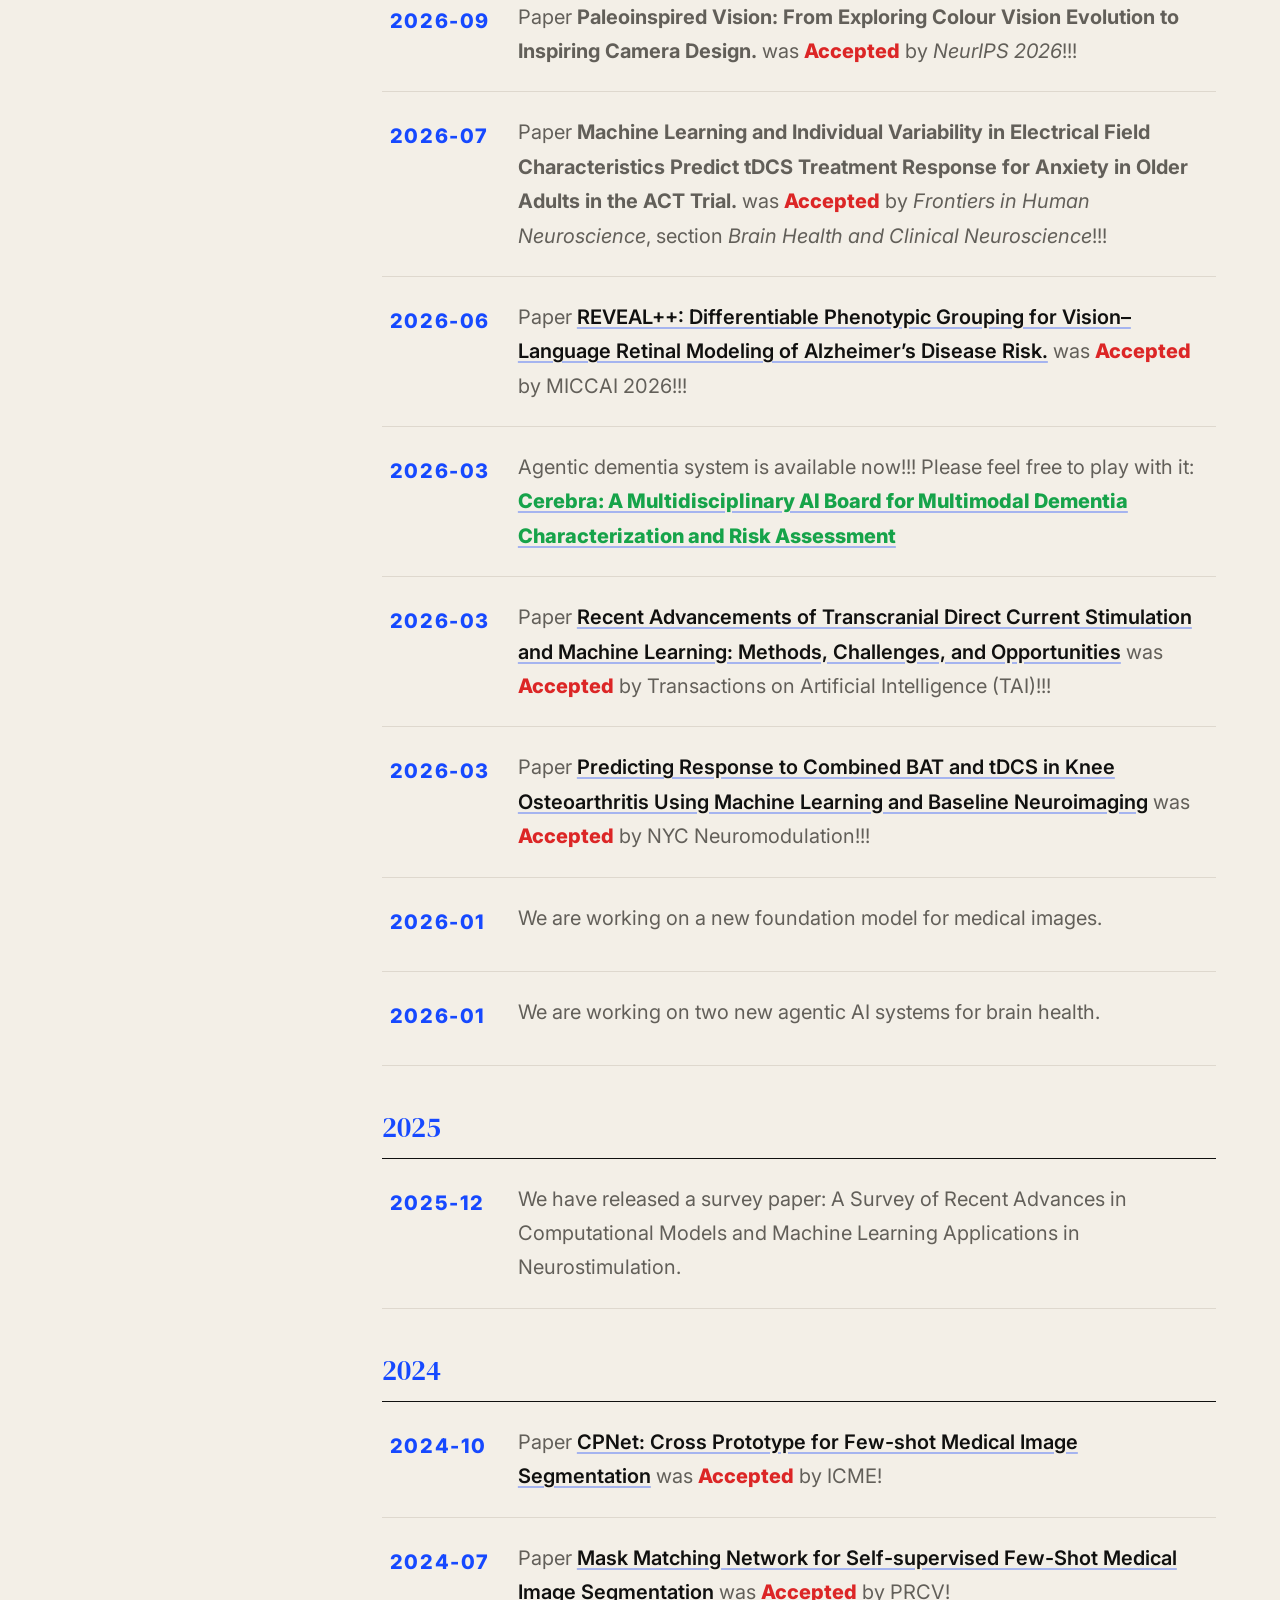
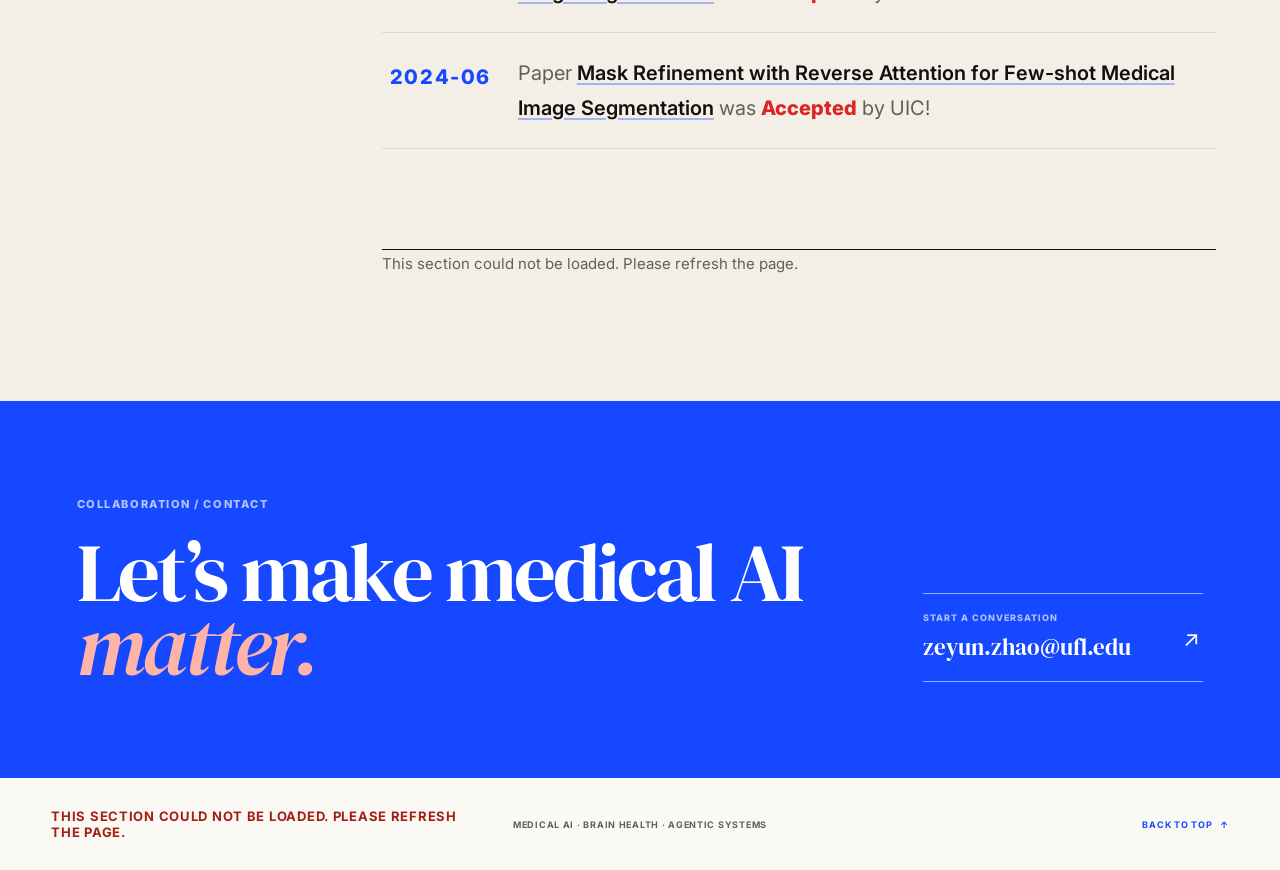
==== commit 179a522a: "Remove the hero cover section while keeping the text-based introduction and portfolio content on the" ====
--- a/index.html
+++ b/index.html
@@ -34,39 +34,6 @@
   </header>
 
   <main id="main">
-    <section class="hero" id="top" aria-labelledby="hero-title">
-      <div class="hero-copy reveal">
-        <p class="eyebrow"><span></span> Medical AI · Brain Health · Agentic Systems</p>
-        <h1 id="hero-title">Science with<br><em>intelligence.</em></h1>
-        <p class="hero-lede">Building advanced AI systems for medical imaging, multimodal health data, and precision brain health.</p>
-        <div class="hero-actions">
-          <a class="button button-primary" href="#research">Explore research <span aria-hidden="true">→</span></a>
-          <a class="button button-quiet" href="#home">About me <span aria-hidden="true">↘</span></a>
-        </div>
-        <p class="hero-note">Biomedical Engineering · University of Florida</p>
-      </div>
-
-      <div class="hero-visual reveal" aria-label="Portrait of Zeyun Zhao in an abstract scientific composition">
-        <div class="visual-grid" aria-hidden="true"></div>
-        <div class="orb orb-coral" aria-hidden="true"></div>
-        <div class="orb orb-blue" aria-hidden="true"></div>
-        <div class="data-label data-label-a" aria-hidden="true"><b>01</b><span>Medical<br>imaging</span></div>
-        <div class="data-label data-label-b" aria-hidden="true"><b>02</b><span>Foundation<br>models</span></div>
-        <div class="data-label data-label-c" aria-hidden="true"><b>03</b><span>AI<br>agents</span></div>
-        <div class="portrait-frame">
-          <img src="3e91e811ccc99faad125b6e5134ec9a9.jpg" alt="Zeyun Hughes Zhao">
-        </div>
-        <div class="visual-stamp" aria-hidden="true"><span>Research</span><strong>→ 2026</strong></div>
-      </div>
-    </section>
-
-    <div class="signal-band" aria-label="Research themes">
-      <span>Medical Image Analysis</span><i></i>
-      <span>Foundation Models</span><i></i>
-      <span>AI for Healthcare</span><i></i>
-      <span>Vision–Language Models</span>
-    </div>
-
     <section class="portfolio-shell" aria-label="Portfolio content">
       <div class="section-intro reveal">
         <p class="section-label">Profile / Research Archive</p>
--- a/assets/css/style.css
+++ b/assets/css/style.css
@@ -1,104 +1,537 @@
 :root {
-  --canvas: #f4f0e8;
+  --canvas: #f3efe7;
   --paper: #fbf9f4;
-  --stone: #e9e4db;
-  --ink: #111111;
-  --muted: #5d5a54;
-  --blue: #1f4fff;
-  --coral: #ff6b57;
-  --blue-tint: #dde5ff;
-  --rule: #c9c2b8;
-  --display: "DM Serif Display", Georgia, serif;
+  --paper-strong: #fffdfa;
+  --ink: #10100f;
+  --muted: #625f59;
+  --subtle: #8a857c;
+  --rule: #cbc4b8;
+  --rule-light: #ded8ce;
+  --blue: #1649ff;
+  --blue-dark: #0f35c5;
+  --blue-wash: #e0e7ff;
+  --coral: #ff6a55;
+  --coral-wash: #ffe0d9;
+  --serif: "DM Serif Display", Georgia, serif;
   --sans: "Inter", Arial, sans-serif;
-}
-
-* { box-sizing: border-box; }
-html { scroll-behavior: smooth; scroll-padding-top: 88px; }
-body { margin: 0; background: var(--canvas); color: var(--ink); font-family: var(--sans); -webkit-font-smoothing: antialiased; }
+  --shadow: 0 28px 70px rgba(35, 31, 25, .11);
+}
+
+*, *::before, *::after { box-sizing: border-box; }
+html { scroll-behavior: smooth; scroll-padding-top: 92px; }
+body {
+  margin: 0;
+  overflow-x: hidden;
+  background: var(--canvas);
+  color: var(--ink);
+  font-family: var(--sans);
+  -webkit-font-smoothing: antialiased;
+  text-rendering: optimizeLegibility;
+}
+img { display: block; max-width: 100%; }
 a { color: inherit; text-decoration: none; }
 button, a { -webkit-tap-highlight-color: transparent; }
-.skip-link { position: fixed; left: 16px; top: -80px; z-index: 100; padding: 12px 18px; color: #fff; background: var(--blue); transition: top 160ms; }
-.skip-link:focus { top: 16px; }
-
-.site-header { position: sticky; top: 0; z-index: 30; height: 76px; padding: 0 clamp(24px, 4vw, 64px); display: grid; grid-template-columns: 1fr auto 1fr; align-items: center; border-bottom: 1px solid var(--rule); background: rgba(251, 249, 244, .9); backdrop-filter: blur(16px); }
-.brand { display: inline-flex; align-items: center; gap: 16px; width: max-content; font-size: 17px; font-weight: 500; }
-.brand-mark { font-family: var(--display); font-size: 32px; font-style: italic; line-height: 1; letter-spacing: -.08em; color: var(--blue); }
-nav { height: 100%; display: flex; align-items: center; gap: clamp(24px, 3vw, 50px); font-size: 14px; font-weight: 500; }
-nav a { position: relative; height: 100%; display: grid; place-items: center; }
-nav a::after { content: ""; position: absolute; left: 0; right: 100%; bottom: 14px; height: 2px; background: var(--blue); transition: right 180ms ease-out; }
-nav a:hover::after, nav a:focus-visible::after, nav a.active::after { right: 0; }
-nav a.active { color: var(--blue); }
-.header-link { justify-self: end; display: flex; align-items: center; gap: 8px; color: var(--blue); font-size: 14px; font-weight: 600; }
-.header-link span, .contact-links span { transition: transform 180ms ease-out; }
-.header-link:hover span, .contact-links a:hover span { transform: translate(3px, -3px); }
-.menu-button { display: none; border: 0; padding: 9px 12px; color: var(--ink); background: transparent; font: 600 12px var(--sans); text-transform: uppercase; letter-spacing: .08em; }
-
-.hero { min-height: 650px; display: grid; grid-template-columns: 1fr 1fr; border-bottom: 1px solid var(--rule); }
-.hero-copy { padding: clamp(72px, 8vw, 120px) clamp(36px, 6vw, 88px) 72px; display: flex; flex-direction: column; justify-content: center; }
-.eyebrow, .section-kicker, .card-topline { margin: 0; color: var(--blue); font-size: 12px; font-weight: 700; line-height: 1.4; letter-spacing: .14em; text-transform: uppercase; }
-.hero h1 { max-width: 720px; margin: 22px 0 24px; font-family: var(--display); font-size: clamp(58px, 5.8vw, 88px); font-weight: 400; line-height: .95; letter-spacing: -.035em; text-wrap: balance; }
-.hero-lede { max-width: 620px; margin: 0; color: var(--muted); font-size: clamp(16px, 1.35vw, 20px); line-height: 1.65; }
-.hero-actions { display: flex; align-items: center; gap: 32px; margin-top: 34px; }
-.button { min-height: 54px; display: inline-flex; align-items: center; justify-content: center; gap: 28px; font-size: 14px; font-weight: 600; }
-.button-primary { min-width: 208px; padding: 0 22px; color: #fff; background: var(--blue); box-shadow: 6px 6px 0 var(--blue-tint); transition: transform 180ms, box-shadow 180ms; }
-.button-primary:hover, .button-primary:focus-visible { transform: translate(-2px, -2px); box-shadow: 10px 10px 0 var(--blue-tint); }
-.button-text { position: relative; min-height: 40px; color: var(--blue); }
-.button-text::after { content: ""; position: absolute; left: 0; right: 0; bottom: 3px; height: 2px; background: currentColor; transform-origin: left; transition: transform 180ms; }
-.button-text:hover::after { transform: scaleX(.72); }
-
-.hero-visual { --pointer-x: 0px; --pointer-y: 0px; position: relative; min-height: 650px; overflow: hidden; border-left: 1px solid var(--rule); background: linear-gradient(to right, transparent 49.9%, rgba(201,194,184,.45) 50%, transparent 50.1%), linear-gradient(to bottom, transparent 49.9%, rgba(201,194,184,.45) 50%, transparent 50.1%), var(--paper); }
-.hero-visual::before { content: ""; position: absolute; inset: 0; background-image: radial-gradient(var(--rule) .7px, transparent .7px); background-size: 22px 22px; opacity: .34; mask-image: linear-gradient(to bottom right, #000, transparent 78%); }
-.hero-visual::after { content: ""; position: absolute; width: 560px; height: 260px; left: 26%; top: 31%; border: 1px solid rgba(31,79,255,.4); border-radius: 48% 52% 44% 56%; transform: rotate(-12deg) translate(var(--pointer-x), var(--pointer-y)); box-shadow: inset 0 0 0 22px rgba(31,79,255,.025), inset 0 0 0 54px rgba(31,79,255,.018); transition: transform 180ms ease-out; }
-.coral-orbit { position: absolute; z-index: 1; width: 44%; aspect-ratio: 1; top: 6%; right: 6%; border-radius: 50%; background: rgba(255,107,87,.78); box-shadow: 0 0 0 1px rgba(255,107,87,.32); animation: float-orbit 14s ease-in-out infinite alternate; }
-.portrait-frame { position: absolute; z-index: 3; width: min(56%, 430px); aspect-ratio: 4 / 5; right: 12%; bottom: 0; overflow: hidden; border: 1px solid var(--rule); border-radius: 52% 52% 0 0; background: var(--stone); transform: translate(calc(var(--pointer-x) * .35), calc(var(--pointer-y) * .35)); transition: transform 180ms ease-out; }
-.portrait-frame img { width: 100%; height: 100%; object-fit: cover; object-position: center 20%; filter: saturate(.84) contrast(1.03); }
-.visual-index { position: absolute; left: 20px; z-index: 4; display: grid; gap: 4px; width: 90px; padding-top: 10px; border-top: 1px solid var(--rule); text-transform: uppercase; }
-.visual-index b { color: var(--blue); font-size: 11px; }.visual-index span { color: var(--muted); font-size: 8px; line-height: 1.3; letter-spacing: .06em; }
-.visual-index-one { top: 20%; }.visual-index-two { top: 43%; }.visual-index-three { top: 66%; }
-.visual-caption { position: absolute; right: 24px; bottom: 20px; z-index: 5; display: grid; gap: 4px; padding: 12px 16px; text-align: right; background: rgba(251,249,244,.9); }
-.visual-caption span { color: var(--muted); font-size: 10px; font-style: italic; }.visual-caption strong { font-family: var(--display); font-size: 17px; font-weight: 400; }
-
-.proof-strip { min-height: 116px; display: grid; grid-template-columns: repeat(3, 1fr); border-bottom: 1px solid var(--rule); background: var(--paper); }
-.proof-item { padding: 22px clamp(24px,4vw,64px); display: grid; grid-template-columns: 54px 1fr; grid-template-rows: 1fr 1fr; column-gap: 22px; align-items: center; }
-.proof-item + .proof-item { border-left: 1px solid var(--rule); }
-.proof-icon { grid-row: 1 / span 2; width: 54px; height: 54px; border-radius: 50%; display: grid; place-items: center; color: var(--blue); background: var(--blue-tint); font-size: 24px; }.proof-icon.coral { color: var(--coral); background: #ffe1db; }
-.proof-item strong { align-self: end; font-family: var(--display); font-size: clamp(23px,2vw,34px); font-weight: 400; line-height: 1; }.proof-item small { align-self: start; margin-top: 6px; color: var(--muted); font-size: 10px; text-transform: uppercase; letter-spacing: .08em; }
-
-.section-shell { padding: 92px clamp(24px,5vw,76px); }
-.section-heading { display: flex; align-items: end; justify-content: space-between; gap: 48px; margin-bottom: 48px; }
-.section-heading h2, .experience-panel > h2 { max-width: 820px; margin: 16px 0 0; font-family: var(--display); font-size: clamp(48px,5.7vw,84px); font-weight: 400; line-height: .97; letter-spacing: -.03em; }
-.section-heading > p { max-width: 480px; margin: 0; color: var(--muted); font-size: 15px; line-height: 1.7; }
-.research-grid { display: grid; grid-template-columns: repeat(3, 1fr); gap: 6px; }
-.research-card { position: relative; min-height: 430px; padding: 24px; overflow: hidden; border: 1px solid var(--rule); background: var(--paper); transition: transform 180ms, border-color 180ms, box-shadow 180ms; }
-.research-card:hover { z-index: 2; transform: translateY(-6px); border-color: var(--blue); box-shadow: 0 20px 42px rgba(17,17,17,.09); }
-.card-topline { display: flex; justify-content: space-between; }.coral-card .card-topline { color: var(--coral); }
-.research-card h3 { position: relative; z-index: 2; margin: 34px 0 18px; font-family: var(--display); font-size: clamp(40px,3.6vw,58px); font-weight: 400; line-height: .98; letter-spacing: -.025em; }
-.research-card > p { position: relative; z-index: 2; max-width: 430px; margin: 0; color: var(--muted); font-size: 13px; line-height: 1.7; }
-.tag-row { position: absolute; left: 24px; right: 24px; bottom: 24px; z-index: 3; display: flex; flex-wrap: wrap; gap: 7px; }.tag-row span { padding: 7px 9px; border: 1px solid var(--rule); border-radius: 999px; color: var(--muted); background: rgba(251,249,244,.72); font-size: 9px; font-weight: 700; text-transform: uppercase; letter-spacing: .06em; }
-.card-graphic { position: absolute; right: -40px; bottom: -30px; width: 210px; height: 210px; border: 1px solid var(--rule); border-radius: 50%; opacity: .7; }.card-graphic::before, .card-graphic::after { content: ""; position: absolute; border-radius: 50%; }.card-graphic::before { inset: 28px; border: 1px dashed var(--blue); }.card-graphic::after { inset: 68px; background: rgba(255,107,87,.5); }.card-graphic i { position: absolute; width: 6px; height: 6px; border-radius: 50%; background: var(--blue); }.card-graphic i:nth-child(1){left:22px;top:96px}.card-graphic i:nth-child(2){left:68px;top:30px}.card-graphic i:nth-child(3){right:38px;top:60px}.card-graphic i:nth-child(4){right:25px;bottom:56px}.card-graphic i:nth-child(5){left:70px;bottom:31px}
-
-.news-section { padding-top: 34px; }.section-kicker-row { display: grid; grid-template-columns: auto 1fr; align-items: center; gap: 24px; margin-bottom: 24px; }.section-kicker-row > span { height: 1px; background: linear-gradient(to right, var(--rule), var(--rule) 84%, var(--blue) 84%); }
-.news-grid { display: grid; grid-template-columns: repeat(3, 1fr); border-top: 1px solid var(--ink); border-bottom: 1px solid var(--ink); }.news-feature { min-height: 300px; padding: 32px; display: flex; flex-direction: column; }.news-feature + .news-feature { border-left: 1px solid var(--rule); }.news-feature time { color: var(--blue); font-size: 11px; font-weight: 700; text-transform: uppercase; letter-spacing: .08em; }.news-feature h3 { margin: 30px 0 14px; font-family: var(--display); font-size: 32px; font-weight: 400; line-height: 1.05; }.news-feature p { margin: 0; color: var(--muted); font-size: 13px; line-height: 1.65; }.news-feature a { margin-top: auto; padding-top: 22px; color: var(--blue); font-size: 11px; font-weight: 700; text-transform: uppercase; letter-spacing: .08em; }
-
-.publications { padding-top: 100px; padding-bottom: 110px; }.scholar-link { display: flex; gap: 8px; align-items: center; color: var(--blue); font-size: 12px; font-weight: 700; text-transform: uppercase; letter-spacing: .08em; }.publication-list { border-top: 1px solid var(--ink); }.publication-row { display: grid; grid-template-columns: 64px 150px 1fr 32px; gap: 26px; align-items: center; min-height: 146px; padding: 22px 10px; border-bottom: 1px solid var(--rule); transition: background 180ms, padding 180ms; }.publication-row:hover { padding-left: 22px; padding-right: 22px; background: var(--paper); }.publication-number { font-family: var(--display); font-size: 22px; color: var(--blue); }.publication-year { font-size: 14px; font-weight: 700; }.publication-year small, .publication-copy small { display: block; margin-top: 8px; color: var(--muted); font-size: 10px; font-weight: 500; line-height: 1.5; text-transform: uppercase; letter-spacing: .07em; }.publication-copy strong { display: block; max-width: 920px; font-family: var(--display); font-size: clamp(22px,2.2vw,32px); font-weight: 400; line-height: 1.15; }.publication-row > span:last-child { color: var(--blue); font-size: 20px; transition: transform 180ms; }.publication-row:hover > span:last-child { transform: translate(3px,-3px); }
-
-.profile-grid { display: grid; grid-template-columns: 1fr 1fr; border-top: 1px solid var(--rule); border-bottom: 1px solid var(--rule); }.profile-grid > div + div { border-left: 1px solid var(--rule); }.experience-panel, .about-panel { padding-top: 86px; padding-bottom: 96px; }.experience-panel > h2 { max-width: 650px; font-size: clamp(44px,4.7vw,70px); }.timeline { margin-top: 55px; border-top: 1px solid var(--ink); }.timeline > div { display: grid; grid-template-columns: 120px 1fr; gap: 20px; padding: 22px 0; border-bottom: 1px solid var(--rule); }.timeline span { grid-row: 1 / span 2; color: var(--blue); font-size: 10px; font-weight: 700; text-transform: uppercase; letter-spacing: .07em; }.timeline h3 { margin: 0; font-family: var(--display); font-size: 24px; font-weight: 400; }.timeline p { margin: 5px 0 0; color: var(--muted); font-size: 12px; }.about-panel { display: flex; flex-direction: column; background: var(--paper); }.about-statement { max-width: 720px; margin: 34px 0; font-family: var(--display); font-size: clamp(46px,5vw,76px); line-height: 1.02; letter-spacing: -.03em; }.about-statement em { color: var(--blue); font-weight: 400; }.about-copy { max-width: 650px; margin: 0 0 16px; color: var(--muted); font-size: 15px; line-height: 1.75; }.about-panel blockquote { margin: auto 0 0; padding: 24px 0 0; border-top: 1px solid var(--rule); font-family: var(--display); font-size: 23px; line-height: 1.35; }
-
-.contact-band { padding: 90px clamp(24px,6vw,92px); display: grid; grid-template-columns: 1.5fr .5fr; align-items: end; gap: 50px; color: #fff; background: var(--blue); }.contact-band .section-kicker { color: #fff; opacity: .72; }.contact-band h2 { max-width: 980px; margin: 20px 0 0; font-family: var(--display); font-size: clamp(46px,5.6vw,82px); font-weight: 400; line-height: .98; letter-spacing: -.03em; }.contact-links { display: grid; }.contact-links a { padding: 16px 0; display: flex; align-items: center; justify-content: space-between; border-bottom: 1px solid rgba(255,255,255,.35); font-size: 12px; font-weight: 700; text-transform: uppercase; letter-spacing: .08em; }
-footer { min-height: 88px; padding: 0 clamp(24px,4vw,64px); display: grid; grid-template-columns: 1fr auto 1fr; align-items: center; color: var(--muted); font-size: 10px; text-transform: uppercase; letter-spacing: .08em; }footer a { justify-self: end; color: var(--blue); font-weight: 700; }
-
-.reveal { opacity: 0; transform: translateY(18px); transition: opacity 620ms ease, transform 620ms ease; }.reveal.is-visible { opacity: 1; transform: translateY(0); }.proof-item:nth-child(2), .research-card:nth-child(2), .news-feature:nth-child(2) { transition-delay: 80ms; }.proof-item:nth-child(3), .research-card:nth-child(3), .news-feature:nth-child(3) { transition-delay: 160ms; }
-@keyframes float-orbit { from { transform: translate3d(-5px,-4px,0) rotate(0); } to { transform: translate3d(8px,6px,0) rotate(8deg); } }
-
-@media (max-width: 980px) {
-  .site-header { grid-template-columns: 1fr auto auto; gap: 10px; }.menu-button { display: block; }.site-header nav { position: absolute; top: 75px; left: 0; right: 0; height: auto; padding: 18px 24px; display: none; flex-direction: column; align-items: stretch; gap: 0; border-bottom: 1px solid var(--rule); background: var(--paper); }.site-header.menu-open nav { display: flex; }.site-header nav a { height: auto; padding: 14px 0; border-bottom: 1px solid var(--rule); }.site-header nav a::after { display: none; }
-  .hero { grid-template-columns: 1fr; }.hero-copy { min-height: 620px; }.hero-visual { min-height: 590px; border-top: 1px solid var(--rule); border-left: 0; }.proof-strip, .research-grid, .news-grid { grid-template-columns: 1fr; }.proof-item + .proof-item, .news-feature + .news-feature { border-top: 1px solid var(--rule); border-left: 0; }.research-card { min-height: 370px; }.section-heading { align-items: flex-start; flex-direction: column; }.profile-grid { grid-template-columns: 1fr; }.profile-grid > div + div { border-top: 1px solid var(--rule); border-left: 0; }.contact-band { grid-template-columns: 1fr; }.contact-links { grid-template-columns: repeat(2,1fr); gap: 0 24px; }
-}
-
-@media (max-width: 620px) {
-  .site-header { height: 66px; padding: 0 18px; }.brand { gap: 10px; font-size: 14px; }.brand-mark { font-size: 28px; }.header-link { font-size: 11px; }.site-header nav { top: 65px; }.hero-copy { min-height: auto; padding: 70px 22px 58px; }.hero h1 { font-size: clamp(48px,14vw,68px); }.hero-actions { align-items: flex-start; flex-direction: column; gap: 18px; }.hero-visual { min-height: 470px; }.visual-index { display: none; }.portrait-frame { width: 66%; right: 9%; }.proof-item { padding: 20px 22px; }.section-shell { padding: 64px 18px; }.section-heading h2, .experience-panel > h2 { font-size: 47px; }.research-card { min-height: 380px; }.publication-row { grid-template-columns: 36px 1fr 22px; gap: 14px; }.publication-year { display: none; }.publication-copy strong { font-size: 22px; }.timeline > div { grid-template-columns: 88px 1fr; }.contact-band { padding: 64px 22px; }.contact-links { grid-template-columns: 1fr; }footer { padding: 24px 22px; grid-template-columns: 1fr; gap: 14px; }footer span:nth-child(2) { display: none; }footer a { justify-self: start; }
+a:focus-visible, button:focus-visible { outline: 3px solid var(--coral); outline-offset: 4px; }
+::selection { color: #fff; background: var(--blue); }
+
+.skip-link {
+  position: fixed;
+  z-index: 100;
+  top: -80px;
+  left: 18px;
+  padding: 12px 18px;
+  color: #fff;
+  background: var(--blue);
+  font-size: 13px;
+  font-weight: 700;
+  transition: top 160ms ease;
+}
+.skip-link:focus { top: 18px; }
+
+/* Header */
+.site-header {
+  position: sticky;
+  z-index: 40;
+  top: 0;
+  min-height: 78px;
+  padding: 0 clamp(22px, 4vw, 68px);
+  display: grid;
+  grid-template-columns: 1fr auto 1fr;
+  align-items: center;
+  border-bottom: 1px solid rgba(203, 196, 184, .9);
+  background: rgba(251, 249, 244, .9);
+  backdrop-filter: blur(18px);
+}
+.brand {
+  width: max-content;
+  display: inline-flex;
+  align-items: center;
+  gap: 15px;
+  font-size: 15px;
+  font-weight: 600;
+  letter-spacing: -.01em;
+}
+.brand-mark {
+  color: var(--blue);
+  font-family: var(--serif);
+  font-size: 34px;
+  font-style: italic;
+  line-height: .8;
+  letter-spacing: -.1em;
+}
+#primary-nav {
+  align-self: stretch;
+  display: flex;
+  align-items: center;
+  gap: clamp(25px, 3.2vw, 54px);
+}
+#primary-nav a {
+  position: relative;
+  height: 100%;
+  display: grid;
+  place-items: center;
+  color: var(--muted);
+  font-size: 12px;
+  font-weight: 700;
+  letter-spacing: .05em;
+  text-transform: uppercase;
+  transition: color 180ms ease;
+}
+#primary-nav a::after {
+  content: "";
+  position: absolute;
+  right: 100%;
+  bottom: 17px;
+  left: 0;
+  height: 2px;
+  background: var(--blue);
+  transition: right 200ms ease;
+}
+#primary-nav a:hover, #primary-nav a.active { color: var(--blue); }
+#primary-nav a:hover::after, #primary-nav a.active::after { right: 0; }
+.header-link {
+  justify-self: end;
+  display: inline-flex;
+  align-items: center;
+  gap: 8px;
+  color: var(--blue);
+  font-size: 12px;
+  font-weight: 800;
+  letter-spacing: .07em;
+  text-transform: uppercase;
+}
+.header-link span { transition: transform 180ms ease; }
+.header-link:hover span { transform: translate(3px, -3px); }
+.menu-button {
+  display: none;
+  align-items: center;
+  gap: 4px;
+  padding: 10px;
+  border: 0;
+  background: transparent;
+}
+.menu-button span { width: 4px; height: 4px; border-radius: 50%; background: var(--blue); }
+.menu-button b { margin-left: 5px; font: 700 10px var(--sans); letter-spacing: .08em; text-transform: uppercase; }
+
+/* Hero */
+.hero {
+  min-height: 690px;
+  display: grid;
+  grid-template-columns: minmax(0, 1.02fr) minmax(0, .98fr);
+  border-bottom: 1px solid var(--rule);
+}
+.hero-copy {
+  min-width: 0;
+  padding: clamp(74px, 8vw, 126px) clamp(30px, 6vw, 96px) 64px;
+  display: flex;
+  flex-direction: column;
+  justify-content: center;
+}
+.eyebrow, .section-label {
+  margin: 0;
+  color: var(--blue);
+  font-size: 11px;
+  font-weight: 800;
+  line-height: 1.4;
+  letter-spacing: .14em;
+  text-transform: uppercase;
+}
+.eyebrow { display: flex; align-items: center; gap: 10px; }
+.eyebrow > span { width: 8px; height: 8px; border-radius: 50%; background: var(--coral); box-shadow: 0 0 0 6px var(--coral-wash); }
+.hero h1 {
+  max-width: 780px;
+  margin: 28px 0 26px;
+  font-family: var(--serif);
+  font-size: clamp(64px, 7vw, 110px);
+  font-weight: 400;
+  line-height: .85;
+  letter-spacing: -.045em;
+}
+.hero h1 em { color: var(--blue); font-weight: 400; }
+.hero-lede {
+  max-width: 620px;
+  margin: 0;
+  color: var(--muted);
+  font-size: clamp(16px, 1.35vw, 20px);
+  line-height: 1.72;
+}
+.hero-actions { margin-top: 35px; display: flex; align-items: center; gap: 30px; }
+.button {
+  min-height: 54px;
+  display: inline-flex;
+  align-items: center;
+  justify-content: center;
+  gap: 27px;
+  font-size: 12px;
+  font-weight: 800;
+  letter-spacing: .04em;
+  text-transform: uppercase;
+}
+.button-primary {
+  min-width: 220px;
+  padding: 0 24px;
+  color: #fff;
+  background: var(--blue);
+  box-shadow: 7px 7px 0 var(--blue-wash);
+  transition: transform 180ms ease, box-shadow 180ms ease, background 180ms ease;
+}
+.button-primary:hover { transform: translate(-2px, -2px); background: var(--blue-dark); box-shadow: 11px 11px 0 var(--blue-wash); }
+.button-quiet { position: relative; color: var(--blue); }
+.button-quiet::after { content: ""; position: absolute; right: 0; bottom: 8px; left: 0; height: 1px; background: currentColor; transform-origin: left; transition: transform 180ms ease; }
+.button-quiet:hover::after { transform: scaleX(.7); }
+.hero-note {
+  margin: auto 0 0;
+  padding-top: 54px;
+  color: var(--subtle);
+  font-size: 10px;
+  font-weight: 700;
+  letter-spacing: .1em;
+  text-transform: uppercase;
+}
+.hero-visual {
+  --motion-x: 0px;
+  --motion-y: 0px;
+  position: relative;
+  min-width: 0;
+  min-height: 690px;
+  overflow: hidden;
+  border-left: 1px solid var(--rule);
+  background: var(--paper);
+}
+.visual-grid { position: absolute; inset: 0; background-image: linear-gradient(rgba(203, 196, 184, .38) 1px, transparent 1px), linear-gradient(90deg, rgba(203, 196, 184, .38) 1px, transparent 1px); background-size: 92px 92px; mask-image: linear-gradient(to bottom right, #000, rgba(0,0,0,.15)); }
+.orb { position: absolute; border-radius: 50%; transition: transform 300ms ease-out; }
+.orb-coral { top: 7%; right: 5%; width: min(44vw, 430px); aspect-ratio: 1; background: var(--coral); opacity: .9; transform: translate(calc(var(--motion-x) * -.8), calc(var(--motion-y) * -.8)); animation: orbit-float 10s ease-in-out infinite alternate; }
+.orb-blue { bottom: -12%; left: 4%; width: min(30vw, 300px); aspect-ratio: 1; border: 1px solid var(--blue); box-shadow: inset 0 0 0 30px rgba(22,73,255,.03), inset 0 0 0 62px rgba(22,73,255,.025); transform: translate(calc(var(--motion-x) * .45), calc(var(--motion-y) * .45)); }
+.portrait-frame {
+  position: absolute;
+  z-index: 3;
+  right: clamp(35px, 8%, 80px);
+  bottom: 0;
+  width: min(59%, 470px);
+  aspect-ratio: 4 / 5.2;
+  overflow: hidden;
+  border: 1px solid rgba(16,16,15,.45);
+  border-bottom: 0;
+  border-radius: 50% 50% 0 0;
+  background: #d8d0c4;
+  transform: translate(calc(var(--motion-x) * .32), calc(var(--motion-y) * .32));
+  transition: transform 250ms ease-out;
+}
+.portrait-frame::after { content: ""; position: absolute; inset: 0; box-shadow: inset 0 0 70px rgba(20, 13, 8, .12); pointer-events: none; }
+.portrait-frame img { width: 100%; height: 100%; object-fit: cover; object-position: center 22%; filter: saturate(.88) contrast(1.03); }
+.data-label {
+  position: absolute;
+  z-index: 4;
+  left: 20px;
+  width: 84px;
+  padding-top: 10px;
+  display: grid;
+  grid-template-columns: 20px 1fr;
+  gap: 6px;
+  border-top: 1px solid var(--rule);
+}
+.data-label b { color: var(--blue); font-size: 9px; }
+.data-label span { color: var(--muted); font-size: 8px; line-height: 1.35; letter-spacing: .05em; text-transform: uppercase; }
+.data-label-a { top: 18%; }
+.data-label-b { top: 42%; }
+.data-label-c { top: 66%; }
+.visual-stamp {
+  position: absolute;
+  z-index: 5;
+  right: 22px;
+  bottom: 20px;
+  padding: 12px 14px;
+  display: grid;
+  gap: 3px;
+  text-align: right;
+  background: rgba(251,249,244,.9);
+  backdrop-filter: blur(10px);
+}
+.visual-stamp span { color: var(--muted); font: italic 12px var(--serif); }
+.visual-stamp strong { color: var(--blue); font-size: 10px; letter-spacing: .08em; text-transform: uppercase; }
+
+.signal-band {
+  min-height: 74px;
+  padding: 0 clamp(24px, 4vw, 68px);
+  display: flex;
+  align-items: center;
+  justify-content: space-between;
+  gap: 24px;
+  overflow: hidden;
+  border-bottom: 1px solid var(--rule);
+  background: var(--paper-strong);
+  white-space: nowrap;
+}
+.signal-band span { font-family: var(--serif); font-size: clamp(17px, 1.6vw, 24px); }
+.signal-band i { flex: 0 0 6px; width: 6px; height: 6px; border-radius: 50%; background: var(--coral); }
+
+/* Original portfolio content */
+.portfolio-shell { padding: 100px clamp(22px, 5vw, 82px) 124px; }
+.section-intro {
+  margin-bottom: 56px;
+  display: grid;
+  grid-template-columns: 1fr 1.7fr;
+  align-items: end;
+  gap: 40px;
+}
+.section-intro-copy {
+  max-width: 800px;
+  margin: 0;
+  font-family: var(--serif);
+  font-size: clamp(32px, 3.2vw, 50px);
+  line-height: 1.06;
+  letter-spacing: -.02em;
+}
+.content-grid { display: grid; grid-template-columns: minmax(250px, .7fr) minmax(0, 2.3fr); gap: clamp(34px, 5vw, 80px); align-items: start; }
+.sidebar-slot {
+  position: sticky;
+  top: 106px;
+  padding: 20px 20px 24px;
+  overflow: hidden;
+  border: 1px solid var(--rule);
+  background: var(--paper);
+  box-shadow: var(--shadow);
+}
+.sidebar-slot::before { content: "Profile / 01"; display: block; margin: -20px -20px 18px; padding: 12px 16px; color: #fff; background: var(--blue); font-size: 9px; font-weight: 800; letter-spacing: .14em; text-transform: uppercase; }
+.sidebar-slot .avatar { width: 100%; aspect-ratio: 1 / 1.08; object-fit: cover; object-position: center 23%; filter: saturate(.88) contrast(1.02); }
+.sidebar-slot .name { margin-top: 21px; font-family: var(--serif); font-size: clamp(26px, 2.2vw, 36px); line-height: 1; letter-spacing: -.02em; }
+.sidebar-slot .title { margin: 9px 0 20px; color: var(--blue); font-size: 10px; font-weight: 800; letter-spacing: .1em; text-transform: uppercase; }
+.sidebar-slot .contact { padding-top: 18px; border-top: 1px solid var(--rule); }
+.sidebar-slot .muted { color: var(--subtle); font-size: 9px; font-weight: 800; letter-spacing: .12em; text-transform: uppercase; }
+.sidebar-slot .contact a { width: max-content; max-width: 100%; margin: 6px 11px 0 0; display: inline-block; color: var(--ink); font-size: 11px; font-weight: 600; line-height: 1.4; border-bottom: 1px solid var(--rule); transition: color 160ms ease, border-color 160ms ease; }
+.sidebar-slot .contact a:hover { color: var(--blue); border-color: var(--blue); }
+.pillbar { margin-top: 23px; display: flex; flex-wrap: wrap; gap: 6px; }
+.pill { padding: 7px 9px; border: 1px solid var(--rule); border-radius: 999px; color: var(--muted); background: var(--paper-strong); font-size: 8px; font-weight: 800; letter-spacing: .05em; text-transform: uppercase; transition: color 160ms, border-color 160ms, background 160ms; }
+.pill:hover { color: #fff; border-color: var(--blue); background: var(--blue); }
+.loading-state { margin: 0; color: var(--muted); font-size: 13px; }
+.error-state { color: #a31e13; }
+.main-column { min-width: 0; }
+.content-section { border-top: 1px solid var(--ink); }
+.content-section + .content-section { margin-top: 100px; }
+.content-section > section { padding-top: 28px; }
+
+.content-section h1, .content-section h2, .content-section h3 { font-family: var(--serif); font-weight: 400; }
+.content-section h1 {
+  max-width: 820px;
+  margin: 0 0 32px;
+  font-size: clamp(60px, 7vw, 108px);
+  line-height: .9;
+  letter-spacing: -.045em;
+}
+.content-section h1::after { content: "."; color: var(--coral); }
+.content-section h2 {
+  margin: 0 0 27px;
+  font-size: clamp(43px, 4.7vw, 72px);
+  line-height: .95;
+  letter-spacing: -.035em;
+}
+.content-section p { color: var(--muted); font-size: 15px; line-height: 1.82; }
+.content-section p a { color: var(--blue); border-bottom: 1px solid rgba(22,73,255,.35); }
+.content-section p a:hover { border-color: var(--blue); }
+#home > p { max-width: 940px; }
+#home > p:first-of-type { color: var(--ink); font-size: clamp(17px, 1.45vw, 21px); line-height: 1.7; }
+#home > h2 { margin-top: 54px; font-size: clamp(31px, 3vw, 45px); }
+.kws { display: flex; flex-wrap: wrap; gap: 9px; }
+.kw { padding: 10px 13px; border: 1px solid var(--rule); background: var(--paper); color: var(--muted); font-size: 10px; font-weight: 800; letter-spacing: .055em; text-transform: uppercase; transition: transform 160ms ease, color 160ms ease, border-color 160ms ease, background 160ms ease; }
+.kw:nth-child(3n+1) { border-color: rgba(22,73,255,.6); }
+.kw:nth-child(3n+2) { border-color: rgba(255,106,85,.7); }
+.kw:hover { color: #fff; border-color: var(--blue); background: var(--blue); transform: translateY(-3px); }
+
+#news > .muted { max-width: 620px; margin: -12px 0 42px; font-size: 13px; }
+.year {
+  margin: 42px 0 0;
+  padding: 0 0 12px;
+  color: var(--blue);
+  border-bottom: 1px solid var(--ink);
+  font-family: var(--serif);
+  font-size: 28px;
+}
+.news { margin: 0; padding: 0; list-style: none; }
+.news li {
+  position: relative;
+  min-height: 94px;
+  padding: 23px 22px 23px 136px;
+  border-bottom: 1px solid var(--rule-light);
+  color: var(--muted);
+  font-size: 20px;
+  line-height: 1.72;
+  transition: padding 180ms ease, color 180ms ease, background 180ms ease;
+}
+.news li:hover { padding-right: 14px; padding-left: 146px; color: var(--ink); background: var(--paper); }
+.news time { position: absolute; top: 27px; left: 8px; color: var(--blue); font-size: 20px; font-weight: 800; letter-spacing: .08em; text-transform: uppercase; }
+.news li a { color: var(--ink); font-weight: 600; text-decoration: underline; text-decoration-color: rgba(22,73,255,.35); text-underline-offset: 3px; }
+.news li a:hover { color: var(--blue); text-decoration-color: var(--blue); }
+
+.area { position: relative; padding: 42px 0 18px 92px; border-top: 1px solid var(--rule); }
+.area:first-of-type { border-top-color: var(--ink); }
+.area > h3 { margin: 0 0 17px; font-size: clamp(29px, 3vw, 46px); line-height: 1.08; letter-spacing: -.025em; }
+.area > h3::before { content: ""; position: absolute; top: 45px; left: 2px; width: 45px; height: 45px; border-radius: 50%; border: 1px solid var(--blue); background: radial-gradient(circle at center, var(--coral) 0 4px, transparent 5px); }
+.area > p { max-width: 940px; margin: 0 0 30px; }
+.pub {
+  position: relative;
+  margin-top: 9px;
+  padding: 22px 54px 22px 22px;
+  border: 1px solid var(--rule);
+  background: var(--paper);
+  transition: transform 180ms ease, border-color 180ms ease, box-shadow 180ms ease;
+}
+.pub:hover { z-index: 2; border-color: var(--blue); box-shadow: 8px 8px 0 var(--blue-wash); transform: translate(-2px, -2px); }
+.pub::after { content: "↗"; position: absolute; top: 20px; right: 20px; color: var(--blue); font-size: 17px; }
+.pub p { margin: 0; }
+.pub .ptitle { max-width: 830px; color: var(--ink); font-family: var(--serif); font-size: clamp(19px, 1.8vw, 26px); line-height: 1.25; }
+.pub .pauthors { margin-top: 13px; color: var(--muted); font-size: 11px; line-height: 1.5; }
+.pub .pvenue { margin-top: 5px; color: var(--blue); font-size: 10px; font-weight: 800; letter-spacing: .08em; text-transform: uppercase; }
+.plinks { margin-top: 17px; display: flex; flex-wrap: wrap; gap: 7px; }
+.plinks a { padding: 6px 9px; border: 1px solid var(--rule); color: var(--muted); font-size: 8px; font-weight: 800; letter-spacing: .08em; text-transform: uppercase; }
+.plinks a:hover { color: #fff; border-color: var(--blue); background: var(--blue); }
+
+/* Contact and footer */
+.contact-band {
+  padding: 96px clamp(24px, 6vw, 96px);
+  display: grid;
+  grid-template-columns: minmax(0, 1.55fr) minmax(280px, .45fr);
+  align-items: end;
+  gap: 60px;
+  color: #fff;
+  background: var(--blue);
+}
+.contact-band .section-label { color: rgba(255,255,255,.68); }
+.contact-band h2 { margin: 23px 0 0; font-family: var(--serif); font-size: clamp(56px, 6.5vw, 104px); font-weight: 400; line-height: .88; letter-spacing: -.04em; }
+.contact-band h2 em { color: #ffb4a8; font-weight: 400; }
+.contact-email { position: relative; padding: 18px 44px 18px 0; display: grid; gap: 8px; border-top: 1px solid rgba(255,255,255,.55); border-bottom: 1px solid rgba(255,255,255,.55); }
+.contact-email span { font-size: 9px; font-weight: 800; letter-spacing: .11em; text-transform: uppercase; opacity: .65; }
+.contact-email strong { overflow-wrap: anywhere; font-family: var(--serif); font-size: clamp(18px, 1.8vw, 26px); font-weight: 400; }
+.contact-email i { position: absolute; top: 50%; right: 3px; font-style: normal; font-size: 22px; transform: translateY(-50%); transition: transform 180ms ease; }
+.contact-email:hover i { transform: translate(4px, calc(-50% - 4px)); }
+.site-footer {
+  min-height: 92px;
+  padding: 20px clamp(22px, 4vw, 68px);
+  display: grid;
+  grid-template-columns: 1fr auto 1fr;
+  align-items: center;
+  gap: 24px;
+  color: var(--muted);
+  background: var(--paper);
+  font-size: 9px;
+  font-weight: 700;
+  letter-spacing: .08em;
+  text-transform: uppercase;
+}
+.site-footer p { margin: 0; }
+.site-footer > a { justify-self: end; color: var(--blue); }
+.site-footer > a span { display: inline-block; margin-left: 5px; transition: transform 180ms ease; }
+.site-footer > a:hover span { transform: translateY(-3px); }
+
+/* Motion */
+.reveal, .reveal-item { opacity: 0; transform: translateY(18px); transition: opacity 620ms ease, transform 620ms ease; }
+.reveal-item.is-visible { opacity: 1; transform: translateY(0); }
+.news li:nth-child(2n), .pub:nth-of-type(2) { transition-delay: 65ms; }
+@keyframes orbit-float {
+  from { translate: -4px -3px; }
+  to { translate: 8px 7px; }
+}
+
+@media (max-width: 1050px) {
+  .site-header { grid-template-columns: 1fr auto auto; gap: 12px; }
+  .menu-button { display: flex; }
+  #primary-nav {
+    position: absolute;
+    top: 77px;
+    right: 0;
+    left: 0;
+    height: auto;
+    padding: 12px 24px 24px;
+    display: none;
+    flex-direction: column;
+    align-items: stretch;
+    gap: 0;
+    border-bottom: 1px solid var(--rule);
+    background: var(--paper-strong);
+    box-shadow: 0 22px 40px rgba(20,18,15,.1);
+  }
+  .site-header.menu-open #primary-nav { display: flex; }
+  #primary-nav a { height: auto; padding: 17px 0; display: block; border-bottom: 1px solid var(--rule-light); }
+  #primary-nav a::after { display: none; }
+  .hero { grid-template-columns: 1fr; }
+  .hero-copy { min-height: 640px; }
+  .hero-visual { min-height: 610px; border-top: 1px solid var(--rule); border-left: 0; }
+  .portrait-frame { width: min(56%, 470px); }
+  .content-grid { grid-template-columns: 250px minmax(0, 1fr); gap: 36px; }
+  .area { padding-left: 72px; }
+  .contact-band { grid-template-columns: 1fr; }
+  .contact-email { max-width: 560px; }
+}
+
+@media (max-width: 760px) {
+  html { scroll-padding-top: 74px; }
+  .site-header { min-height: 68px; padding: 0 18px; }
+  .brand { gap: 10px; font-size: 13px; }
+  .brand-mark { font-size: 29px; }
+  .header-link { font-size: 10px; }
+  #primary-nav { top: 67px; }
+  .hero-copy { min-height: auto; padding: 78px 22px 58px; }
+  .hero h1 { font-size: clamp(60px, 18vw, 86px); }
+  .hero-lede { font-size: 16px; }
+  .hero-actions { align-items: flex-start; flex-direction: column; gap: 17px; }
+  .hero-note { padding-top: 70px; }
+  .hero-visual { min-height: 500px; }
+  .portrait-frame { right: 8%; width: 66%; }
+  .data-label { display: none; }
+  .visual-grid { background-size: 68px 68px; }
+  .signal-band { min-height: 62px; justify-content: flex-start; animation: marquee-shift 15s linear infinite alternate; }
+  .signal-band span { font-size: 17px; }
+  .portfolio-shell { padding: 72px 18px 88px; }
+  .section-intro { grid-template-columns: 1fr; gap: 22px; margin-bottom: 38px; }
+  .section-intro-copy { font-size: 34px; }
+  .content-grid { grid-template-columns: 1fr; }
+  .sidebar-slot { position: relative; top: auto; max-width: 420px; }
+  .content-section + .content-section { margin-top: 78px; }
+  .content-section h1 { font-size: clamp(54px, 16vw, 78px); }
+  .content-section h2 { font-size: 45px; }
+  .content-section p { font-size: 14px; line-height: 1.75; }
+  .news li, .news li:hover { padding: 58px 12px 20px; }
+  .news time { top: 21px; left: 12px; }
+  .area { padding: 34px 0 10px; }
+  .area > h3 { padding-left: 0; font-size: 31px; }
+  .area > h3::before { display: none; }
+  .pub { padding: 19px 44px 19px 17px; }
+  .contact-band { padding: 76px 22px; }
+  .contact-band h2 { font-size: clamp(54px, 15vw, 78px); }
+  .site-footer { grid-template-columns: 1fr; padding: 27px 22px; }
+  .site-footer p { display: none; }
+  .site-footer > a { justify-self: start; }
+}
+
+@media (max-width: 430px) {
+  .brand-name { display: none; }
+  .hero-visual { min-height: 440px; }
+  .portrait-frame { width: 73%; }
+  .orb-coral { width: 72vw; }
+  .visual-stamp { right: 12px; bottom: 12px; }
 }
 
 @media (prefers-reduced-motion: reduce) {
-  html { scroll-behavior: auto; } *, *::before, *::after { animation-duration: .001ms !important; animation-iteration-count: 1 !important; transition-duration: .001ms !important; }.reveal { opacity: 1; transform: none; }
-}
+  html { scroll-behavior: auto; }
+  *, *::before, *::after { animation-duration: .001ms !important; animation-iteration-count: 1 !important; transition-duration: .001ms !important; }
+  .reveal, .reveal-item { opacity: 1; transform: none; }
+}
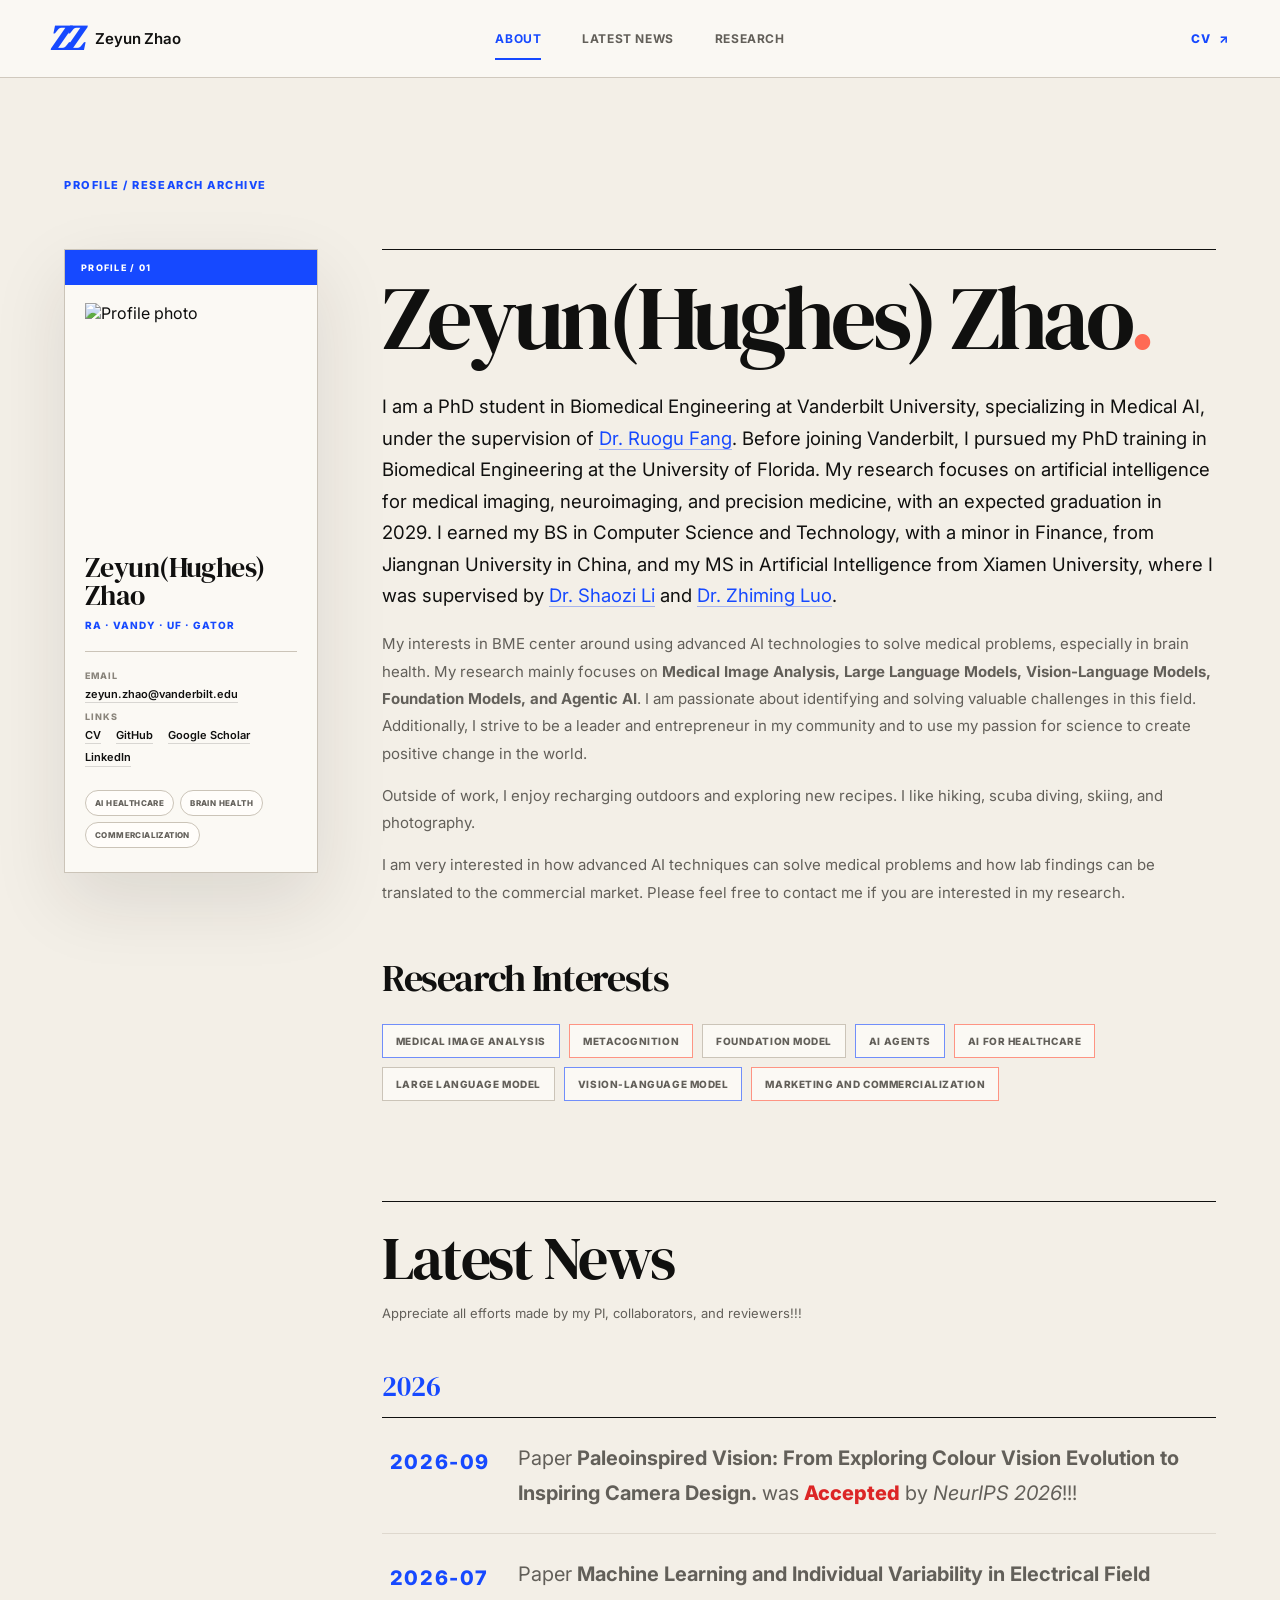
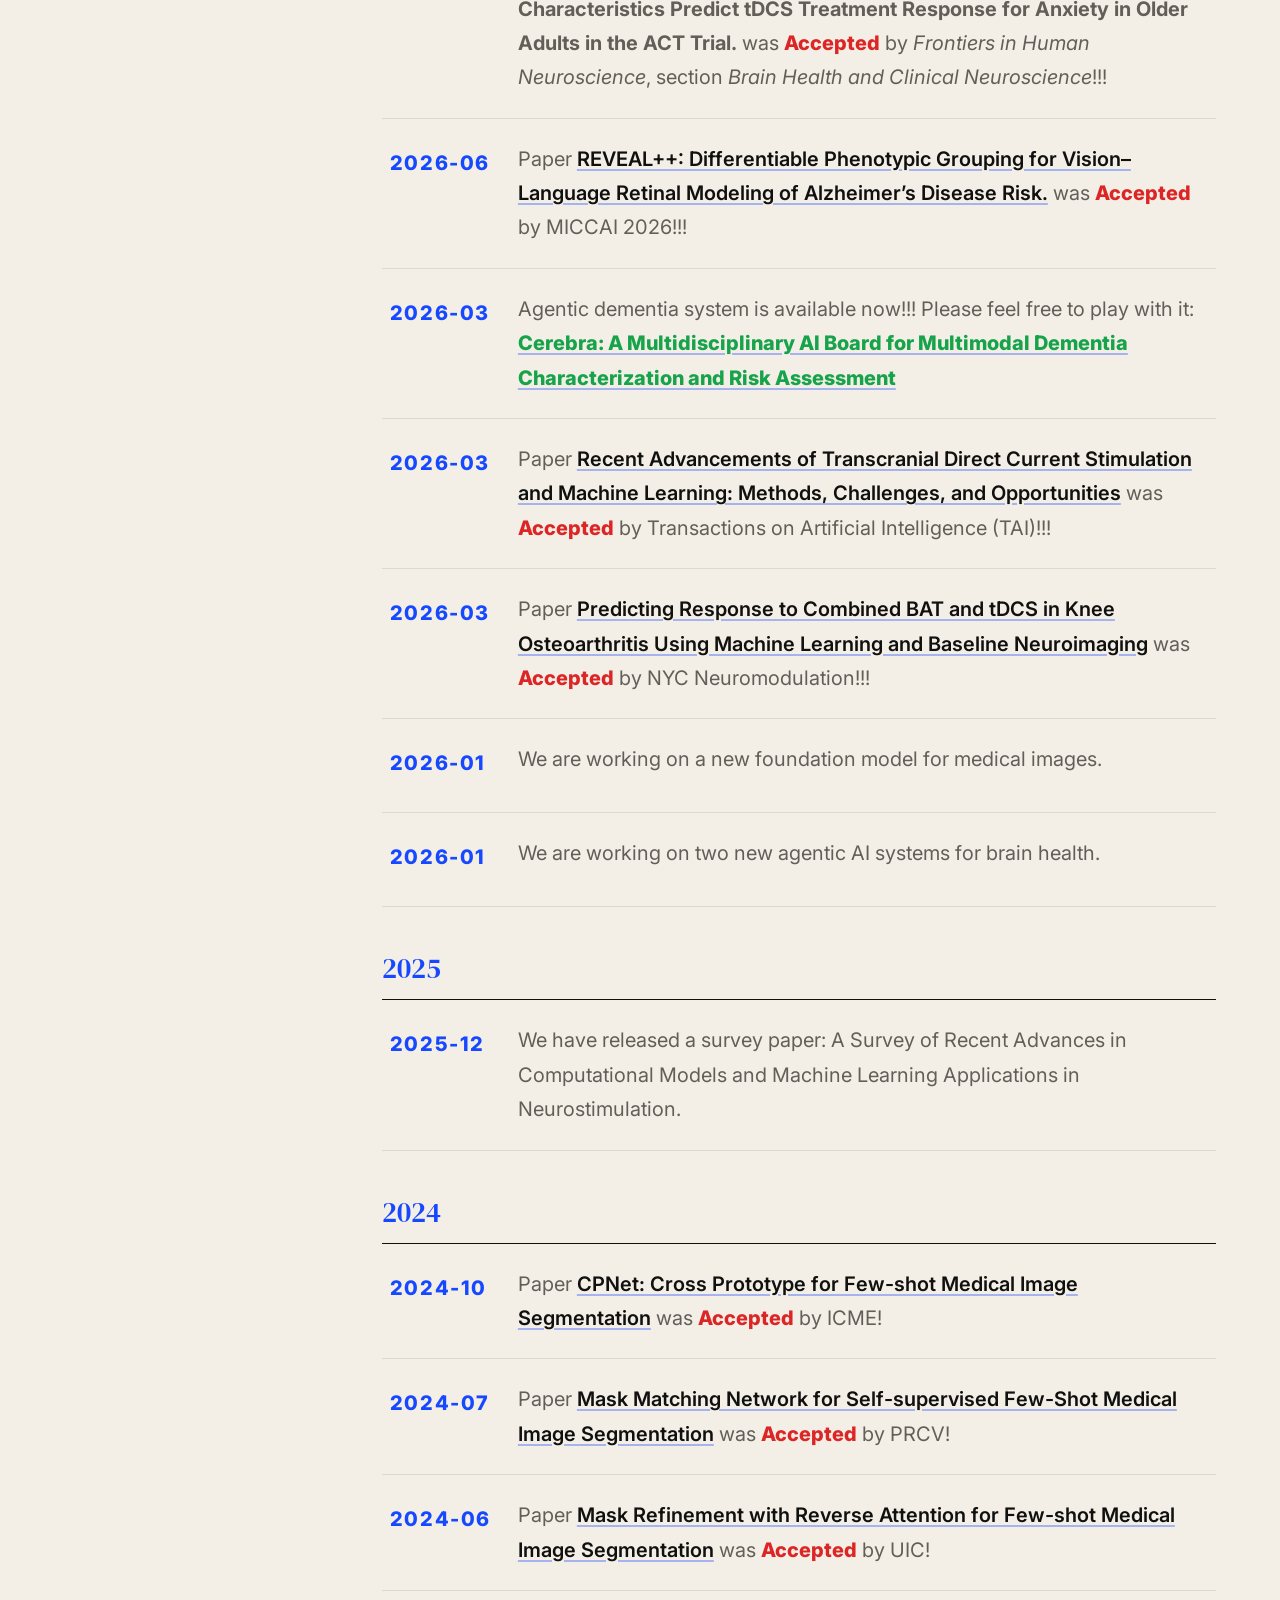
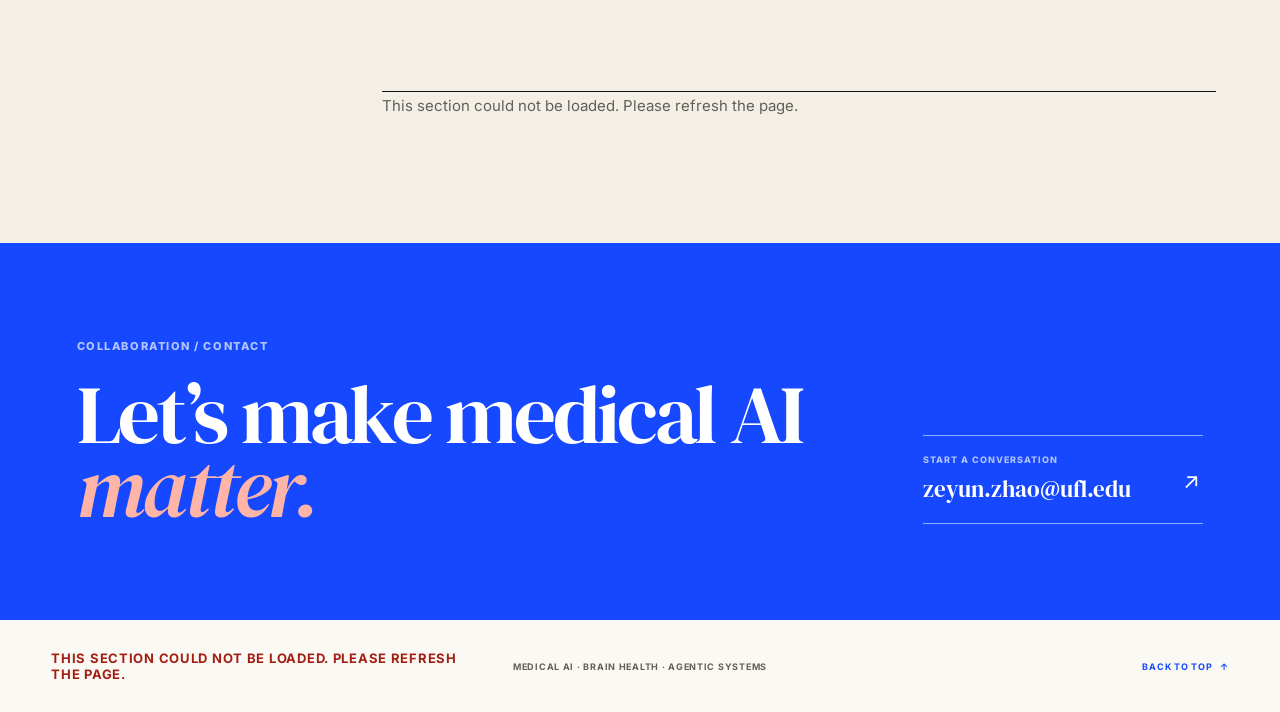
==== commit ff9d13f4: "Remove the intro sentence from the page" ====
--- a/index.html
+++ b/index.html
@@ -37,7 +37,6 @@
     <section class="portfolio-shell" aria-label="Portfolio content">
       <div class="section-intro reveal">
         <p class="section-label">Profile / Research Archive</p>
-        <p class="section-intro-copy">AI research shaped by clinical questions, rigorous evidence, and a drive to translate ideas into real-world impact.</p>
       </div>
 
       <div class="content-grid">
--- a/assets/css/style.css
+++ b/assets/css/style.css
@@ -16,522 +16,79 @@
   --sans: "Inter", Arial, sans-serif;
   --shadow: 0 28px 70px rgba(35, 31, 25, .11);
 }
-
 *, *::before, *::after { box-sizing: border-box; }
 html { scroll-behavior: smooth; scroll-padding-top: 92px; }
-body {
-  margin: 0;
-  overflow-x: hidden;
-  background: var(--canvas);
-  color: var(--ink);
-  font-family: var(--sans);
-  -webkit-font-smoothing: antialiased;
-  text-rendering: optimizeLegibility;
-}
+body { margin: 0; overflow-x: hidden; background: var(--canvas); color: var(--ink); font-family: var(--sans); -webkit-font-smoothing: antialiased; text-rendering: optimizeLegibility; }
 img { display: block; max-width: 100%; }
 a { color: inherit; text-decoration: none; }
 button, a { -webkit-tap-highlight-color: transparent; }
 a:focus-visible, button:focus-visible { outline: 3px solid var(--coral); outline-offset: 4px; }
 ::selection { color: #fff; background: var(--blue); }
-
-.skip-link {
-  position: fixed;
-  z-index: 100;
-  top: -80px;
-  left: 18px;
-  padding: 12px 18px;
-  color: #fff;
-  background: var(--blue);
-  font-size: 13px;
-  font-weight: 700;
-  transition: top 160ms ease;
-}
+.skip-link { position: fixed; z-index: 100; top: -80px; left: 18px; padding: 12px 18px; color: #fff; background: var(--blue); font-size: 13px; font-weight: 700; transition: top 160ms ease; }
 .skip-link:focus { top: 18px; }
-
-/* Header */
-.site-header {
-  position: sticky;
-  z-index: 40;
-  top: 0;
-  min-height: 78px;
-  padding: 0 clamp(22px, 4vw, 68px);
-  display: grid;
-  grid-template-columns: 1fr auto 1fr;
-  align-items: center;
-  border-bottom: 1px solid rgba(203, 196, 184, .9);
-  background: rgba(251, 249, 244, .9);
-  backdrop-filter: blur(18px);
-}
-.brand {
-  width: max-content;
-  display: inline-flex;
-  align-items: center;
-  gap: 15px;
-  font-size: 15px;
-  font-weight: 600;
-  letter-spacing: -.01em;
-}
-.brand-mark {
-  color: var(--blue);
-  font-family: var(--serif);
-  font-size: 34px;
-  font-style: italic;
-  line-height: .8;
-  letter-spacing: -.1em;
-}
-#primary-nav {
-  align-self: stretch;
-  display: flex;
-  align-items: center;
-  gap: clamp(25px, 3.2vw, 54px);
-}
-#primary-nav a {
-  position: relative;
-  height: 100%;
-  display: grid;
-  place-items: center;
-  color: var(--muted);
-  font-size: 12px;
-  font-weight: 700;
-  letter-spacing: .05em;
-  text-transform: uppercase;
-  transition: color 180ms ease;
-}
-#primary-nav a::after {
-  content: "";
-  position: absolute;
-  right: 100%;
-  bottom: 17px;
-  left: 0;
-  height: 2px;
-  background: var(--blue);
-  transition: right 200ms ease;
-}
+.site-header { position: sticky; z-index: 40; top: 0; min-height: 78px; padding: 0 clamp(22px, 4vw, 68px); display: grid; grid-template-columns: 1fr auto 1fr; align-items: center; border-bottom: 1px solid rgba(203,196,184,.9); background: rgba(251,249,244,.9); backdrop-filter: blur(18px); }
+.brand { width: max-content; display: inline-flex; align-items: center; gap: 15px; font-size: 15px; font-weight: 600; letter-spacing: -.01em; }
+.brand-mark { color: var(--blue); font-family: var(--serif); font-size: 34px; font-style: italic; line-height: .8; letter-spacing: -.1em; }
+#primary-nav { align-self: stretch; display: flex; align-items: center; gap: clamp(25px, 3.2vw, 54px); }
+#primary-nav a { position: relative; height: 100%; display: grid; place-items: center; color: var(--muted); font-size: 12px; font-weight: 700; letter-spacing: .05em; text-transform: uppercase; transition: color 180ms ease; }
+#primary-nav a::after { content: ""; position: absolute; right: 100%; bottom: 17px; left: 0; height: 2px; background: var(--blue); transition: right 200ms ease; }
 #primary-nav a:hover, #primary-nav a.active { color: var(--blue); }
 #primary-nav a:hover::after, #primary-nav a.active::after { right: 0; }
-.header-link {
-  justify-self: end;
-  display: inline-flex;
-  align-items: center;
-  gap: 8px;
-  color: var(--blue);
-  font-size: 12px;
-  font-weight: 800;
-  letter-spacing: .07em;
-  text-transform: uppercase;
-}
+.header-link { justify-self: end; display: inline-flex; align-items: center; gap: 8px; color: var(--blue); font-size: 12px; font-weight: 800; letter-spacing: .07em; text-transform: uppercase; }
 .header-link span { transition: transform 180ms ease; }
 .header-link:hover span { transform: translate(3px, -3px); }
-.menu-button {
-  display: none;
-  align-items: center;
-  gap: 4px;
-  padding: 10px;
-  border: 0;
-  background: transparent;
-}
+.menu-button { display: none; align-items: center; gap: 4px; padding: 10px; border: 0; background: transparent; }
 .menu-button span { width: 4px; height: 4px; border-radius: 50%; background: var(--blue); }
 .menu-button b { margin-left: 5px; font: 700 10px var(--sans); letter-spacing: .08em; text-transform: uppercase; }
-
-/* Hero */
-.hero {
-  min-height: 690px;
-  display: grid;
-  grid-template-columns: minmax(0, 1.02fr) minmax(0, .98fr);
-  border-bottom: 1px solid var(--rule);
-}
-.hero-copy {
-  min-width: 0;
-  padding: clamp(74px, 8vw, 126px) clamp(30px, 6vw, 96px) 64px;
-  display: flex;
-  flex-direction: column;
-  justify-content: center;
-}
-.eyebrow, .section-label {
-  margin: 0;
-  color: var(--blue);
-  font-size: 11px;
-  font-weight: 800;
-  line-height: 1.4;
-  letter-spacing: .14em;
-  text-transform: uppercase;
-}
+.hero { min-height: 690px; display: grid; grid-template-columns: minmax(0,1.02fr) minmax(0,.98fr); border-bottom: 1px solid var(--rule); }
+.hero-copy { min-width: 0; padding: clamp(74px,8vw,126px) clamp(30px,6vw,96px) 64px; display: flex; flex-direction: column; justify-content: center; }
+.eyebrow, .section-label { margin: 0; color: var(--blue); font-size: 11px; font-weight: 800; line-height: 1.4; letter-spacing: .14em; text-transform: uppercase; }
 .eyebrow { display: flex; align-items: center; gap: 10px; }
 .eyebrow > span { width: 8px; height: 8px; border-radius: 50%; background: var(--coral); box-shadow: 0 0 0 6px var(--coral-wash); }
-.hero h1 {
-  max-width: 780px;
-  margin: 28px 0 26px;
-  font-family: var(--serif);
-  font-size: clamp(64px, 7vw, 110px);
-  font-weight: 400;
-  line-height: .85;
-  letter-spacing: -.045em;
-}
+.hero h1 { max-width: 780px; margin: 28px 0 26px; font-family: var(--serif); font-size: clamp(64px,7vw,110px); font-weight: 400; line-height: .85; letter-spacing: -.045em; }
 .hero h1 em { color: var(--blue); font-weight: 400; }
-.hero-lede {
-  max-width: 620px;
-  margin: 0;
-  color: var(--muted);
-  font-size: clamp(16px, 1.35vw, 20px);
-  line-height: 1.72;
-}
+.hero-lede { max-width: 620px; margin: 0; color: var(--muted); font-size: clamp(16px,1.35vw,20px); line-height: 1.72; }
 .hero-actions { margin-top: 35px; display: flex; align-items: center; gap: 30px; }
-.button {
-  min-height: 54px;
-  display: inline-flex;
-  align-items: center;
-  justify-content: center;
-  gap: 27px;
-  font-size: 12px;
-  font-weight: 800;
-  letter-spacing: .04em;
-  text-transform: uppercase;
-}
-.button-primary {
-  min-width: 220px;
-  padding: 0 24px;
-  color: #fff;
-  background: var(--blue);
-  box-shadow: 7px 7px 0 var(--blue-wash);
-  transition: transform 180ms ease, box-shadow 180ms ease, background 180ms ease;
-}
-.button-primary:hover { transform: translate(-2px, -2px); background: var(--blue-dark); box-shadow: 11px 11px 0 var(--blue-wash); }
+.button { min-height: 54px; display: inline-flex; align-items: center; justify-content: center; gap: 27px; font-size: 12px; font-weight: 800; letter-spacing: .04em; text-transform: uppercase; }
+.button-primary { min-width: 220px; padding: 0 24px; color: #fff; background: var(--blue); box-shadow: 7px 7px 0 var(--blue-wash); transition: transform 180ms ease, box-shadow 180ms ease, background 180ms ease; }
+.button-primary:hover { transform: translate(-2px,-2px); background: var(--blue-dark); box-shadow: 11px 11px 0 var(--blue-wash); }
 .button-quiet { position: relative; color: var(--blue); }
 .button-quiet::after { content: ""; position: absolute; right: 0; bottom: 8px; left: 0; height: 1px; background: currentColor; transform-origin: left; transition: transform 180ms ease; }
 .button-quiet:hover::after { transform: scaleX(.7); }
-.hero-note {
-  margin: auto 0 0;
-  padding-top: 54px;
-  color: var(--subtle);
-  font-size: 10px;
-  font-weight: 700;
-  letter-spacing: .1em;
-  text-transform: uppercase;
-}
-.hero-visual {
-  --motion-x: 0px;
-  --motion-y: 0px;
-  position: relative;
-  min-width: 0;
-  min-height: 690px;
-  overflow: hidden;
-  border-left: 1px solid var(--rule);
-  background: var(--paper);
-}
-.visual-grid { position: absolute; inset: 0; background-image: linear-gradient(rgba(203, 196, 184, .38) 1px, transparent 1px), linear-gradient(90deg, rgba(203, 196, 184, .38) 1px, transparent 1px); background-size: 92px 92px; mask-image: linear-gradient(to bottom right, #000, rgba(0,0,0,.15)); }
+.hero-note { margin: auto 0 0; padding-top: 54px; color: var(--subtle); font-size: 10px; font-weight: 700; letter-spacing: .1em; text-transform: uppercase; }
+.hero-visual { --motion-x: 0px; --motion-y: 0px; position: relative; min-width: 0; min-height: 690px; overflow: hidden; border-left: 1px solid var(--rule); background: var(--paper); }
+.visual-grid { position: absolute; inset: 0; background-image: linear-gradient(rgba(203,196,184,.38) 1px,transparent 1px),linear-gradient(90deg,rgba(203,196,184,.38) 1px,transparent 1px); background-size: 18px 18px; opacity: .8; }
 .orb { position: absolute; border-radius: 50%; transition: transform 300ms ease-out; }
-.orb-coral { top: 7%; right: 5%; width: min(44vw, 430px); aspect-ratio: 1; background: var(--coral); opacity: .9; transform: translate(calc(var(--motion-x) * -.8), calc(var(--motion-y) * -.8)); animation: orbit-float 10s ease-in-out infinite alternate; }
-.orb-blue { bottom: -12%; left: 4%; width: min(30vw, 300px); aspect-ratio: 1; border: 1px solid var(--blue); box-shadow: inset 0 0 0 30px rgba(22,73,255,.03), inset 0 0 0 62px rgba(22,73,255,.025); transform: translate(calc(var(--motion-x) * .45), calc(var(--motion-y) * .45)); }
-.portrait-frame {
-  position: absolute;
-  z-index: 3;
-  right: clamp(35px, 8%, 80px);
-  bottom: 0;
-  width: min(59%, 470px);
-  aspect-ratio: 4 / 5.2;
-  overflow: hidden;
-  border: 1px solid rgba(16,16,15,.45);
-  border-bottom: 0;
-  border-radius: 50% 50% 0 0;
-  background: #d8d0c4;
-  transform: translate(calc(var(--motion-x) * .32), calc(var(--motion-y) * .32));
-  transition: transform 250ms ease-out;
-}
-.portrait-frame::after { content: ""; position: absolute; inset: 0; box-shadow: inset 0 0 70px rgba(20, 13, 8, .12); pointer-events: none; }
+.orb-coral { top: 7%; right: 5%; width: min(44vw,430px); aspect-ratio: 1; background: var(--coral); opacity: .9; transform: translate(calc(var(--motion-x) * -.8),calc(var(--motion-y) * -.8)); animation: orbit-float 8s ease-in-out alternate infinite; }
+.orb-blue { bottom: -12%; left: 4%; width: min(30vw,300px); aspect-ratio: 1; border: 1px solid var(--blue); box-shadow: inset 0 0 0 30px rgba(22,73,255,.03), inset 0 0 0 62px rgba(22,73,255,.025); transform: translate(calc(var(--motion-x) * .7),calc(var(--motion-y) * .7)); }
+.portrait-frame { position: absolute; z-index: 3; right: clamp(35px,8%,80px); bottom: 0; width: min(59%,470px); aspect-ratio: 4 / 5.2; overflow: hidden; border: 1px solid rgba(16,16,15,.45); border-bottom: 0; border-radius: 50% 50% 0 0; background: #d8d0c4; transform: translate(calc(var(--motion-x) * .32),calc(var(--motion-y) * .32)); transition: transform 250ms ease-out; }
+.portrait-frame::after { content: ""; position: absolute; inset: 0; box-shadow: inset 0 0 70px rgba(20,13,8,.12); pointer-events: none; }
 .portrait-frame img { width: 100%; height: 100%; object-fit: cover; object-position: center 22%; filter: saturate(.88) contrast(1.03); }
-.data-label {
-  position: absolute;
-  z-index: 4;
-  left: 20px;
-  width: 84px;
-  padding-top: 10px;
-  display: grid;
-  grid-template-columns: 20px 1fr;
-  gap: 6px;
-  border-top: 1px solid var(--rule);
-}
+.data-label { position: absolute; z-index: 4; left: 20px; width: 84px; padding-top: 10px; display: grid; grid-template-columns: 20px 1fr; gap: 6px; border-top: 1px solid var(--rule); }
 .data-label b { color: var(--blue); font-size: 9px; }
 .data-label span { color: var(--muted); font-size: 8px; line-height: 1.35; letter-spacing: .05em; text-transform: uppercase; }
-.data-label-a { top: 18%; }
-.data-label-b { top: 42%; }
-.data-label-c { top: 66%; }
-.visual-stamp {
-  position: absolute;
-  z-index: 5;
-  right: 22px;
-  bottom: 20px;
-  padding: 12px 14px;
-  display: grid;
-  gap: 3px;
-  text-align: right;
-  background: rgba(251,249,244,.9);
-  backdrop-filter: blur(10px);
-}
-.visual-stamp span { color: var(--muted); font: italic 12px var(--serif); }
-.visual-stamp strong { color: var(--blue); font-size: 10px; letter-spacing: .08em; text-transform: uppercase; }
-
-.signal-band {
-  min-height: 74px;
-  padding: 0 clamp(24px, 4vw, 68px);
-  display: flex;
-  align-items: center;
-  justify-content: space-between;
-  gap: 24px;
-  overflow: hidden;
-  border-bottom: 1px solid var(--rule);
-  background: var(--paper-strong);
-  white-space: nowrap;
-}
-.signal-band span { font-family: var(--serif); font-size: clamp(17px, 1.6vw, 24px); }
-.signal-band i { flex: 0 0 6px; width: 6px; height: 6px; border-radius: 50%; background: var(--coral); }
-
-/* Original portfolio content */
-.portfolio-shell { padding: 100px clamp(22px, 5vw, 82px) 124px; }
-.section-intro {
-  margin-bottom: 56px;
-  display: grid;
-  grid-template-columns: 1fr 1.7fr;
-  align-items: end;
-  gap: 40px;
-}
-.section-intro-copy {
-  max-width: 800px;
-  margin: 0;
-  font-family: var(--serif);
-  font-size: clamp(32px, 3.2vw, 50px);
-  line-height: 1.06;
-  letter-spacing: -.02em;
-}
-.content-grid { display: grid; grid-template-columns: minmax(250px, .7fr) minmax(0, 2.3fr); gap: clamp(34px, 5vw, 80px); align-items: start; }
-.sidebar-slot {
-  position: sticky;
-  top: 106px;
-  padding: 20px 20px 24px;
-  overflow: hidden;
-  border: 1px solid var(--rule);
-  background: var(--paper);
-  box-shadow: var(--shadow);
-}
+.data-label-a { top: 18%; }.data-label-b { top: 42%; }.data-label-c { top: 66%; }
+.visual-stamp { position: absolute; z-index: 5; right: 22px; bottom: 20px; padding: 12px 14px; display: grid; gap: 3px; text-align: right; background: rgba(251,249,244,.9); backdrop-filter: blur(10px); }
+.visual-stamp span { color: var(--muted); font: italic 12px var(--serif); }.visual-stamp strong { color: var(--blue); font-size: 10px; letter-spacing: .08em; text-transform: uppercase; }
+.signal-band { min-height: 74px; padding: 0 clamp(24px,4vw,68px); display: flex; align-items: center; justify-content: space-between; gap: 24px; overflow: hidden; border-bottom: 1px solid var(--rule); background: var(--paper-strong); white-space: nowrap; }
+.signal-band span { font-family: var(--serif); font-size: clamp(17px,1.6vw,24px); }.signal-band i { flex: 0 0 6px; width: 6px; height: 6px; border-radius: 50%; background: var(--coral); }
+.portfolio-shell { padding: 100px clamp(22px,5vw,82px) 124px; }
+.section-intro { margin-bottom: 56px; display: grid; grid-template-columns: 1fr 1.7fr; align-items: end; gap: 40px; }
+.section-intro-copy { max-width: 800px; margin: 0; font-family: var(--serif); font-size: clamp(32px,3.2vw,50px); line-height: 1.06; letter-spacing: -.02em; }
+.content-grid { display: grid; grid-template-columns: minmax(250px,.7fr) minmax(0,2.3fr); gap: clamp(34px,5vw,80px); align-items: start; }.sidebar-slot { position: sticky; top: 106px; padding: 20px 20px 24px; overflow: hidden; border: 1px solid var(--rule); background: var(--paper); box-shadow: var(--shadow); }
 .sidebar-slot::before { content: "Profile / 01"; display: block; margin: -20px -20px 18px; padding: 12px 16px; color: #fff; background: var(--blue); font-size: 9px; font-weight: 800; letter-spacing: .14em; text-transform: uppercase; }
-.sidebar-slot .avatar { width: 100%; aspect-ratio: 1 / 1.08; object-fit: cover; object-position: center 23%; filter: saturate(.88) contrast(1.02); }
-.sidebar-slot .name { margin-top: 21px; font-family: var(--serif); font-size: clamp(26px, 2.2vw, 36px); line-height: 1; letter-spacing: -.02em; }
-.sidebar-slot .title { margin: 9px 0 20px; color: var(--blue); font-size: 10px; font-weight: 800; letter-spacing: .1em; text-transform: uppercase; }
-.sidebar-slot .contact { padding-top: 18px; border-top: 1px solid var(--rule); }
-.sidebar-slot .muted { color: var(--subtle); font-size: 9px; font-weight: 800; letter-spacing: .12em; text-transform: uppercase; }
-.sidebar-slot .contact a { width: max-content; max-width: 100%; margin: 6px 11px 0 0; display: inline-block; color: var(--ink); font-size: 11px; font-weight: 600; line-height: 1.4; border-bottom: 1px solid var(--rule); transition: color 160ms ease, border-color 160ms ease; }
-.sidebar-slot .contact a:hover { color: var(--blue); border-color: var(--blue); }
-.pillbar { margin-top: 23px; display: flex; flex-wrap: wrap; gap: 6px; }
-.pill { padding: 7px 9px; border: 1px solid var(--rule); border-radius: 999px; color: var(--muted); background: var(--paper-strong); font-size: 8px; font-weight: 800; letter-spacing: .05em; text-transform: uppercase; transition: color 160ms, border-color 160ms, background 160ms; }
-.pill:hover { color: #fff; border-color: var(--blue); background: var(--blue); }
-.loading-state { margin: 0; color: var(--muted); font-size: 13px; }
-.error-state { color: #a31e13; }
-.main-column { min-width: 0; }
-.content-section { border-top: 1px solid var(--ink); }
-.content-section + .content-section { margin-top: 100px; }
-.content-section > section { padding-top: 28px; }
-
-.content-section h1, .content-section h2, .content-section h3 { font-family: var(--serif); font-weight: 400; }
-.content-section h1 {
-  max-width: 820px;
-  margin: 0 0 32px;
-  font-size: clamp(60px, 7vw, 108px);
-  line-height: .9;
-  letter-spacing: -.045em;
-}
-.content-section h1::after { content: "."; color: var(--coral); }
-.content-section h2 {
-  margin: 0 0 27px;
-  font-size: clamp(43px, 4.7vw, 72px);
-  line-height: .95;
-  letter-spacing: -.035em;
-}
-.content-section p { color: var(--muted); font-size: 15px; line-height: 1.82; }
-.content-section p a { color: var(--blue); border-bottom: 1px solid rgba(22,73,255,.35); }
-.content-section p a:hover { border-color: var(--blue); }
-#home > p { max-width: 940px; }
-#home > p:first-of-type { color: var(--ink); font-size: clamp(17px, 1.45vw, 21px); line-height: 1.7; }
-#home > h2 { margin-top: 54px; font-size: clamp(31px, 3vw, 45px); }
-.kws { display: flex; flex-wrap: wrap; gap: 9px; }
-.kw { padding: 10px 13px; border: 1px solid var(--rule); background: var(--paper); color: var(--muted); font-size: 10px; font-weight: 800; letter-spacing: .055em; text-transform: uppercase; transition: transform 160ms ease, color 160ms ease, border-color 160ms ease, background 160ms ease; }
-.kw:nth-child(3n+1) { border-color: rgba(22,73,255,.6); }
-.kw:nth-child(3n+2) { border-color: rgba(255,106,85,.7); }
-.kw:hover { color: #fff; border-color: var(--blue); background: var(--blue); transform: translateY(-3px); }
-
-#news > .muted { max-width: 620px; margin: -12px 0 42px; font-size: 13px; }
-.year {
-  margin: 42px 0 0;
-  padding: 0 0 12px;
-  color: var(--blue);
-  border-bottom: 1px solid var(--ink);
-  font-family: var(--serif);
-  font-size: 28px;
-}
-.news { margin: 0; padding: 0; list-style: none; }
-.news li {
-  position: relative;
-  min-height: 94px;
-  padding: 23px 22px 23px 136px;
-  border-bottom: 1px solid var(--rule-light);
-  color: var(--muted);
-  font-size: 20px;
-  line-height: 1.72;
-  transition: padding 180ms ease, color 180ms ease, background 180ms ease;
-}
-.news li:hover { padding-right: 14px; padding-left: 146px; color: var(--ink); background: var(--paper); }
-.news time { position: absolute; top: 27px; left: 8px; color: var(--blue); font-size: 20px; font-weight: 800; letter-spacing: .08em; text-transform: uppercase; }
-.news li a { color: var(--ink); font-weight: 600; text-decoration: underline; text-decoration-color: rgba(22,73,255,.35); text-underline-offset: 3px; }
-.news li a:hover { color: var(--blue); text-decoration-color: var(--blue); }
-
-.area { position: relative; padding: 42px 0 18px 92px; border-top: 1px solid var(--rule); }
-.area:first-of-type { border-top-color: var(--ink); }
-.area > h3 { margin: 0 0 17px; font-size: clamp(29px, 3vw, 46px); line-height: 1.08; letter-spacing: -.025em; }
-.area > h3::before { content: ""; position: absolute; top: 45px; left: 2px; width: 45px; height: 45px; border-radius: 50%; border: 1px solid var(--blue); background: radial-gradient(circle at center, var(--coral) 0 4px, transparent 5px); }
-.area > p { max-width: 940px; margin: 0 0 30px; }
-.pub {
-  position: relative;
-  margin-top: 9px;
-  padding: 22px 54px 22px 22px;
-  border: 1px solid var(--rule);
-  background: var(--paper);
-  transition: transform 180ms ease, border-color 180ms ease, box-shadow 180ms ease;
-}
-.pub:hover { z-index: 2; border-color: var(--blue); box-shadow: 8px 8px 0 var(--blue-wash); transform: translate(-2px, -2px); }
-.pub::after { content: "↗"; position: absolute; top: 20px; right: 20px; color: var(--blue); font-size: 17px; }
-.pub p { margin: 0; }
-.pub .ptitle { max-width: 830px; color: var(--ink); font-family: var(--serif); font-size: clamp(19px, 1.8vw, 26px); line-height: 1.25; }
-.pub .pauthors { margin-top: 13px; color: var(--muted); font-size: 11px; line-height: 1.5; }
-.pub .pvenue { margin-top: 5px; color: var(--blue); font-size: 10px; font-weight: 800; letter-spacing: .08em; text-transform: uppercase; }
-.plinks { margin-top: 17px; display: flex; flex-wrap: wrap; gap: 7px; }
-.plinks a { padding: 6px 9px; border: 1px solid var(--rule); color: var(--muted); font-size: 8px; font-weight: 800; letter-spacing: .08em; text-transform: uppercase; }
-.plinks a:hover { color: #fff; border-color: var(--blue); background: var(--blue); }
-
-/* Contact and footer */
-.contact-band {
-  padding: 96px clamp(24px, 6vw, 96px);
-  display: grid;
-  grid-template-columns: minmax(0, 1.55fr) minmax(280px, .45fr);
-  align-items: end;
-  gap: 60px;
-  color: #fff;
-  background: var(--blue);
-}
-.contact-band .section-label { color: rgba(255,255,255,.68); }
-.contact-band h2 { margin: 23px 0 0; font-family: var(--serif); font-size: clamp(56px, 6.5vw, 104px); font-weight: 400; line-height: .88; letter-spacing: -.04em; }
-.contact-band h2 em { color: #ffb4a8; font-weight: 400; }
-.contact-email { position: relative; padding: 18px 44px 18px 0; display: grid; gap: 8px; border-top: 1px solid rgba(255,255,255,.55); border-bottom: 1px solid rgba(255,255,255,.55); }
-.contact-email span { font-size: 9px; font-weight: 800; letter-spacing: .11em; text-transform: uppercase; opacity: .65; }
-.contact-email strong { overflow-wrap: anywhere; font-family: var(--serif); font-size: clamp(18px, 1.8vw, 26px); font-weight: 400; }
-.contact-email i { position: absolute; top: 50%; right: 3px; font-style: normal; font-size: 22px; transform: translateY(-50%); transition: transform 180ms ease; }
-.contact-email:hover i { transform: translate(4px, calc(-50% - 4px)); }
-.site-footer {
-  min-height: 92px;
-  padding: 20px clamp(22px, 4vw, 68px);
-  display: grid;
-  grid-template-columns: 1fr auto 1fr;
-  align-items: center;
-  gap: 24px;
-  color: var(--muted);
-  background: var(--paper);
-  font-size: 9px;
-  font-weight: 700;
-  letter-spacing: .08em;
-  text-transform: uppercase;
-}
-.site-footer p { margin: 0; }
-.site-footer > a { justify-self: end; color: var(--blue); }
-.site-footer > a span { display: inline-block; margin-left: 5px; transition: transform 180ms ease; }
-.site-footer > a:hover span { transform: translateY(-3px); }
-
-/* Motion */
-.reveal, .reveal-item { opacity: 0; transform: translateY(18px); transition: opacity 620ms ease, transform 620ms ease; }
-.reveal-item.is-visible { opacity: 1; transform: translateY(0); }
-.news li:nth-child(2n), .pub:nth-of-type(2) { transition-delay: 65ms; }
-@keyframes orbit-float {
-  from { translate: -4px -3px; }
-  to { translate: 8px 7px; }
-}
-
-@media (max-width: 1050px) {
-  .site-header { grid-template-columns: 1fr auto auto; gap: 12px; }
-  .menu-button { display: flex; }
-  #primary-nav {
-    position: absolute;
-    top: 77px;
-    right: 0;
-    left: 0;
-    height: auto;
-    padding: 12px 24px 24px;
-    display: none;
-    flex-direction: column;
-    align-items: stretch;
-    gap: 0;
-    border-bottom: 1px solid var(--rule);
-    background: var(--paper-strong);
-    box-shadow: 0 22px 40px rgba(20,18,15,.1);
-  }
-  .site-header.menu-open #primary-nav { display: flex; }
-  #primary-nav a { height: auto; padding: 17px 0; display: block; border-bottom: 1px solid var(--rule-light); }
-  #primary-nav a::after { display: none; }
-  .hero { grid-template-columns: 1fr; }
-  .hero-copy { min-height: 640px; }
-  .hero-visual { min-height: 610px; border-top: 1px solid var(--rule); border-left: 0; }
-  .portrait-frame { width: min(56%, 470px); }
-  .content-grid { grid-template-columns: 250px minmax(0, 1fr); gap: 36px; }
-  .area { padding-left: 72px; }
-  .contact-band { grid-template-columns: 1fr; }
-  .contact-email { max-width: 560px; }
-}
-
-@media (max-width: 760px) {
-  html { scroll-padding-top: 74px; }
-  .site-header { min-height: 68px; padding: 0 18px; }
-  .brand { gap: 10px; font-size: 13px; }
-  .brand-mark { font-size: 29px; }
-  .header-link { font-size: 10px; }
-  #primary-nav { top: 67px; }
-  .hero-copy { min-height: auto; padding: 78px 22px 58px; }
-  .hero h1 { font-size: clamp(60px, 18vw, 86px); }
-  .hero-lede { font-size: 16px; }
-  .hero-actions { align-items: flex-start; flex-direction: column; gap: 17px; }
-  .hero-note { padding-top: 70px; }
-  .hero-visual { min-height: 500px; }
-  .portrait-frame { right: 8%; width: 66%; }
-  .data-label { display: none; }
-  .visual-grid { background-size: 68px 68px; }
-  .signal-band { min-height: 62px; justify-content: flex-start; animation: marquee-shift 15s linear infinite alternate; }
-  .signal-band span { font-size: 17px; }
-  .portfolio-shell { padding: 72px 18px 88px; }
-  .section-intro { grid-template-columns: 1fr; gap: 22px; margin-bottom: 38px; }
-  .section-intro-copy { font-size: 34px; }
-  .content-grid { grid-template-columns: 1fr; }
-  .sidebar-slot { position: relative; top: auto; max-width: 420px; }
-  .content-section + .content-section { margin-top: 78px; }
-  .content-section h1 { font-size: clamp(54px, 16vw, 78px); }
-  .content-section h2 { font-size: 45px; }
-  .content-section p { font-size: 14px; line-height: 1.75; }
-  .news li, .news li:hover { padding: 58px 12px 20px; }
-  .news time { top: 21px; left: 12px; }
-  .area { padding: 34px 0 10px; }
-  .area > h3 { padding-left: 0; font-size: 31px; }
-  .area > h3::before { display: none; }
-  .pub { padding: 19px 44px 19px 17px; }
-  .contact-band { padding: 76px 22px; }
-  .contact-band h2 { font-size: clamp(54px, 15vw, 78px); }
-  .site-footer { grid-template-columns: 1fr; padding: 27px 22px; }
-  .site-footer p { display: none; }
-  .site-footer > a { justify-self: start; }
-}
-
-@media (max-width: 430px) {
-  .brand-name { display: none; }
-  .hero-visual { min-height: 440px; }
-  .portrait-frame { width: 73%; }
-  .orb-coral { width: 72vw; }
-  .visual-stamp { right: 12px; bottom: 12px; }
-}
-
-@media (prefers-reduced-motion: reduce) {
-  html { scroll-behavior: auto; }
-  *, *::before, *::after { animation-duration: .001ms !important; animation-iteration-count: 1 !important; transition-duration: .001ms !important; }
-  .reveal, .reveal-item { opacity: 1; transform: none; }
-}
+.sidebar-slot .avatar { width: 100%; aspect-ratio: 1 / 1.08; object-fit: cover; object-position: center 23%; filter: saturate(.88) contrast(1.02); }.sidebar-slot .name { margin-top: 21px; font-family: var(--serif); font-size: clamp(26px,2.2vw,36px); line-height: 1; letter-spacing: -.02em; }.sidebar-slot .title { margin: 9px 0 20px; color: var(--blue); font-size: 10px; font-weight: 800; letter-spacing: .1em; text-transform: uppercase; }.sidebar-slot .contact { padding-top: 18px; border-top: 1px solid var(--rule); }.sidebar-slot .muted { color: var(--subtle); font-size: 9px; font-weight: 800; letter-spacing: .12em; text-transform: uppercase; }.sidebar-slot .contact a { width: max-content; max-width: 100%; margin: 6px 11px 0 0; display: inline-block; color: var(--ink); font-size: 11px; font-weight: 600; line-height: 1.4; border-bottom: 1px solid rgba(16,16,15,.15); }.sidebar-slot .contact a:hover { color: var(--blue); border-color: var(--blue); }
+.pillbar { margin-top: 23px; display: flex; flex-wrap: wrap; gap: 6px; }.pill { padding: 7px 9px; border: 1px solid var(--rule); border-radius: 999px; color: var(--muted); background: var(--paper-strong); font-size: 8px; font-weight: 800; letter-spacing: .05em; text-transform: uppercase; transition: transform 180ms ease,color 180ms ease,background 180ms ease,border-color 180ms ease; }.pill:hover { color: #fff; border-color: var(--blue); background: var(--blue); }
+.loading-state { margin: 0; color: var(--muted); font-size: 13px; }.error-state { color: #a31e13; }.main-column { min-width: 0; }.content-section { border-top: 1px solid var(--ink); }.content-section + .content-section { margin-top: 100px; }.content-section > section { padding-top: 28px; }
+.content-section h1,.content-section h2,.content-section h3 { font-family: var(--serif); font-weight: 400; }.content-section h1 { max-width: 820px; margin: 0 0 32px; font-size: clamp(60px,7vw,108px); line-height: .9; letter-spacing: -.045em; }.content-section h1::after { content: "."; color: var(--coral); }.content-section h2 { margin: 0 0 27px; font-size: clamp(43px,4.7vw,72px); line-height: .95; letter-spacing: -.035em; }.content-section p { color: var(--muted); font-size: 15px; line-height: 1.82; }.content-section p a { color: var(--blue); border-bottom: 1px solid rgba(22,73,255,.35); }.content-section p a:hover { border-color: var(--blue); }#home > p { max-width: 940px; }#home > p:first-of-type { color: var(--ink); font-size: clamp(17px,1.45vw,21px); line-height: 1.7; }#home > h2 { margin-top: 54px; font-size: clamp(31px,3vw,45px); }
+.kws { display: flex; flex-wrap: wrap; gap: 9px; }.kw { padding: 10px 13px; border: 1px solid var(--rule); background: var(--paper); color: var(--muted); font-size: 10px; font-weight: 800; letter-spacing: .055em; text-transform: uppercase; transition: transform 180ms ease,color 180ms ease,border-color 180ms ease,background 180ms ease; }.kw:nth-child(3n+1) { border-color: rgba(22,73,255,.6); }.kw:nth-child(3n+2) { border-color: rgba(255,106,85,.7); }.kw:hover { color: #fff; border-color: var(--blue); background: var(--blue); transform: translateY(-3px); }
+#news > .muted { max-width: 620px; margin: -12px 0 42px; font-size: 13px; }.year { margin: 42px 0 0; padding: 0 0 12px; color: var(--blue); border-bottom: 1px solid var(--ink); font-family: var(--serif); font-size: 28px; }.news { margin: 0; padding: 0; list-style: none; }.news li { position: relative; min-height: 94px; padding: 23px 22px 23px 136px; border-bottom: 1px solid var(--rule-light); color: var(--muted); font-size: 20px; line-height: 1.72; transition: padding 180ms ease,color 180ms ease,background 180ms ease; }.news li:hover { padding-right: 14px; padding-left: 146px; color: var(--ink); background: var(--paper); }.news time { position: absolute; top: 27px; left: 8px; color: var(--blue); font-size: 20px; font-weight: 800; letter-spacing: .08em; text-transform: uppercase; }.news li a { color: var(--ink); font-weight: 600; text-decoration: underline; text-decoration-color: rgba(22,73,255,.35); text-underline-offset: 3px; }.news li a:hover { color: var(--blue); text-decoration-color: var(--blue); }
+.area { position: relative; padding: 42px 0 18px 92px; border-top: 1px solid var(--rule); }.area:first-of-type { border-top-color: var(--ink); }.area > h3 { margin: 0 0 17px; font-size: clamp(29px,3vw,46px); line-height: 1.08; letter-spacing: -.025em; }.area > h3::before { content: ""; position: absolute; top: 45px; left: 2px; width: 45px; height: 45px; border-radius: 50%; border: 1px solid var(--blue); background: radial-gradient(circle at center,rgba(22,73,255,.16) 0,rgba(22,73,255,.06) 44%,rgba(22,73,255,0) 72%); }.area > p { max-width: 940px; margin: 0 0 30px; }
+.pub { position: relative; margin-top: 9px; padding: 22px 54px 22px 22px; border: 1px solid var(--rule); background: var(--paper); transition: transform 180ms ease,border-color 180ms ease,box-shadow 180ms ease; }.pub:hover { z-index: 2; border-color: var(--blue); box-shadow: 8px 8px 0 var(--blue-wash); transform: translate(-2px,-2px); }.pub::after { content: "↗"; position: absolute; top: 20px; right: 20px; color: var(--blue); font-size: 17px; }.pub p { margin: 0; }.pub .ptitle { max-width: 830px; color: var(--ink); font-family: var(--serif); font-size: clamp(19px,1.8vw,26px); line-height: 1.25; }.pub .pauthors { margin-top: 13px; color: var(--muted); font-size: 11px; line-height: 1.5; }.pub .pvenue { margin-top: 5px; color: var(--blue); font-size: 10px; font-weight: 800; letter-spacing: .08em; text-transform: uppercase; }.plinks { margin-top: 17px; display: flex; flex-wrap: wrap; gap: 7px; }.plinks a { padding: 6px 9px; border: 1px solid var(--rule); color: var(--muted); font-size: 8px; font-weight: 800; letter-spacing: .08em; text-transform: uppercase; }.plinks a:hover { color: #fff; border-color: var(--blue); background: var(--blue); }
+.contact-band { padding: 96px clamp(24px,6vw,96px); display: grid; grid-template-columns: minmax(0,1.55fr) minmax(280px,.45fr); align-items: end; gap: 60px; color: #fff; background: var(--blue); }.contact-band .section-label { color: rgba(255,255,255,.68); }.contact-band h2 { margin: 23px 0 0; font-family: var(--serif); font-size: clamp(56px,6.5vw,104px); font-weight: 400; line-height: .88; letter-spacing: -.04em; }.contact-band h2 em { color: #ffb4a8; font-weight: 400; }.contact-email { position: relative; padding: 18px 44px 18px 0; display: grid; gap: 8px; border-top: 1px solid rgba(255,255,255,.55); border-bottom: 1px solid rgba(255,255,255,.55); }.contact-email span { font-size: 9px; font-weight: 800; letter-spacing: .11em; text-transform: uppercase; opacity: .65; }.contact-email strong { overflow-wrap: anywhere; font-family: var(--serif); font-size: clamp(18px,1.8vw,26px); font-weight: 400; }.contact-email i { position: absolute; top: 50%; right: 3px; font-style: normal; font-size: 22px; transform: translateY(-50%); transition: transform 180ms ease; }.contact-email:hover i { transform: translate(4px,calc(-50% - 4px)); }
+.site-footer { min-height: 92px; padding: 20px clamp(22px,4vw,68px); display: grid; grid-template-columns: 1fr auto 1fr; align-items: center; gap: 24px; color: var(--muted); background: var(--paper); font-size: 9px; font-weight: 700; letter-spacing: .08em; text-transform: uppercase; }.site-footer p { margin: 0; }.site-footer > a { justify-self: end; color: var(--blue); }.site-footer > a span { display: inline-block; margin-left: 5px; transition: transform 180ms ease; }.site-footer > a:hover span { transform: translateY(-3px); }
+.reveal,.reveal-item { opacity: 0; transform: translateY(18px); transition: opacity 620ms ease,transform 620ms ease; }.reveal-item.is-visible { opacity: 1; transform: translateY(0); }.news li:nth-child(2n),.pub:nth-of-type(2) { transition-delay: 65ms; }@keyframes orbit-float { from { translate: -4px -3px; } to { translate: 8px 7px; } }
+@media (max-width:1050px) { .site-header { grid-template-columns: 1fr auto auto; gap: 12px; }.menu-button { display: flex; }#primary-nav { position: absolute; top: 77px; right: 0; left: 0; height: auto; padding: 12px 24px 24px; display: none; flex-direction: column; align-items: stretch; gap: 0; border-bottom: 1px solid var(--rule); background: var(--paper-strong); box-shadow: 0 22px 40px rgba(20,18,15,.1); }.site-header.menu-open #primary-nav { display: flex; }#primary-nav a { height: auto; padding: 17px 0; display: block; border-bottom: 1px solid var(--rule-light); }#primary-nav a::after { display: none; }.hero { grid-template-columns: 1fr; }.hero-copy { min-height: 640px; }.hero-visual { min-height: 610px; border-top: 1px solid var(--rule); border-left: 0; }.portrait-frame { width: min(56%,470px); }.content-grid { grid-template-columns: 250px minmax(0,1fr); gap: 36px; }.area { padding-left: 72px; }.contact-band { grid-template-columns: 1fr; }.contact-email { max-width: 560px; } }
+@media (max-width:760px) { html { scroll-padding-top: 74px; }.site-header { min-height: 68px; padding: 0 18px; }.brand { gap: 10px; font-size: 13px; }.brand-mark { font-size: 29px; }.header-link { font-size: 10px; }#primary-nav { top: 67px; }.hero-copy { min-height: auto; padding: 78px 22px 58px; }.hero h1 { font-size: clamp(60px,18vw,86px); }.hero-lede { font-size: 16px; }.hero-actions { align-items: flex-start; flex-direction: column; gap: 17px; }.hero-note { padding-top: 70px; }.hero-visual { min-height: 500px; }.portrait-frame { right: 8%; width: 66%; }.data-label { display: none; }.visual-grid { background-size: 68px 68px; }.signal-band { min-height: 62px; justify-content: flex-start; animation: marquee-shift 15s linear infinite alternate; }.signal-band span { font-size: 17px; }.portfolio-shell { padding: 72px 18px 88px; }.section-intro { grid-template-columns: 1fr; gap: 22px; margin-bottom: 38px; }.section-intro-copy { font-size: 34px; }.content-grid { grid-template-columns: 1fr; }.sidebar-slot { position: relative; top: auto; max-width: 420px; }.content-section + .content-section { margin-top: 78px; }.content-section h1 { font-size: clamp(54px,16vw,78px); }.content-section h2 { font-size: 45px; }.content-section p { font-size: 14px; line-height: 1.75; }.news li,.news li:hover { padding: 58px 12px 20px; }.news time { top: 21px; left: 12px; }.area { padding: 34px 0 10px; }.area > h3 { padding-left: 0; font-size: 31px; }.area > h3::before { display: none; }.pub { padding: 19px 44px 19px 17px; }.contact-band { padding: 76px 22px; }.contact-band h2 { font-size: clamp(54px,15vw,78px); }.site-footer { grid-template-columns: 1fr; padding: 27px 22px; }.site-footer p { display: none; }.site-footer > a { justify-self: start; } }
+@media (max-width:430px) { .brand-name { display: none; }.hero-visual { min-height: 440px; }.portrait-frame { width: 73%; }.orb-coral { width: 72vw; }.visual-stamp { right: 12px; bottom: 12px; } }
+@media (prefers-reduced-motion:reduce) { html { scroll-behavior: auto; }*,*::before,*::after { animation-duration: .001ms !important; animation-iteration-count: 1 !important; transition-duration: .001ms !important; }.reveal,.reveal-item { opacity: 1; transform: none; } }
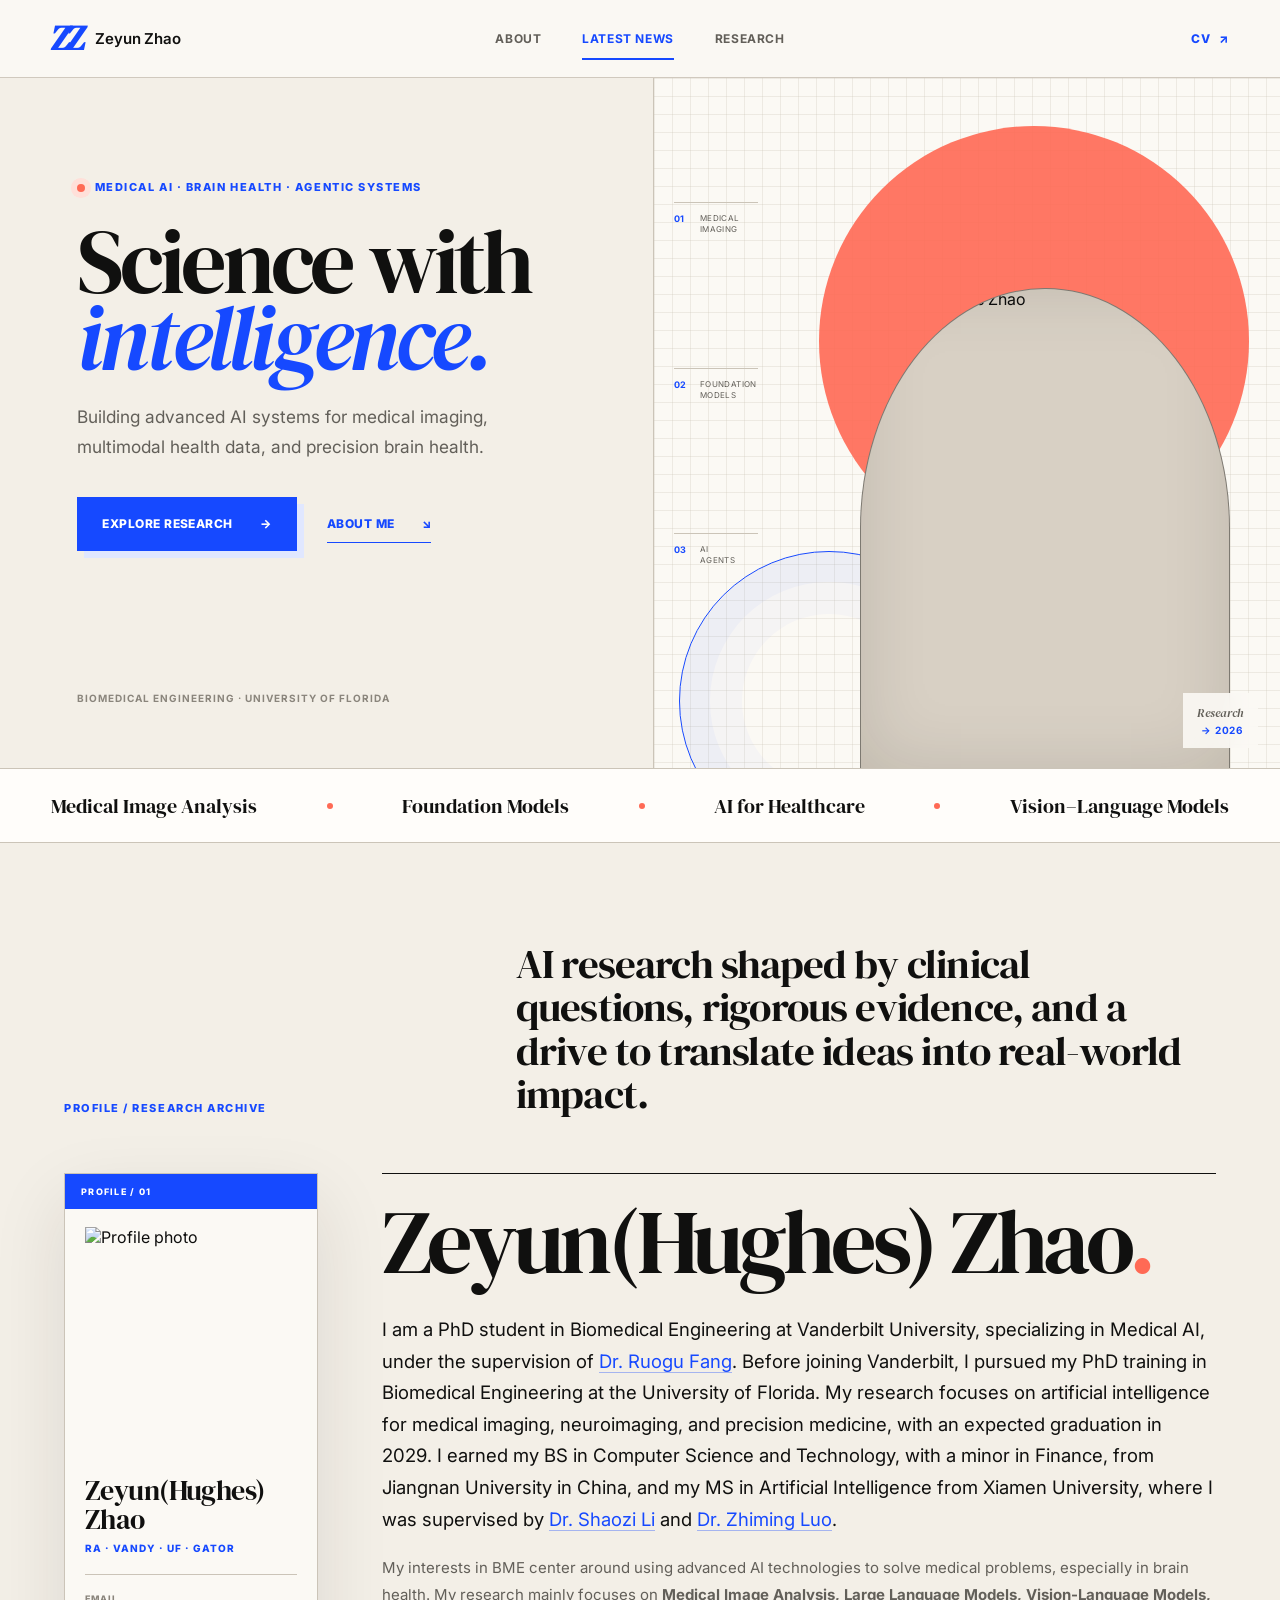
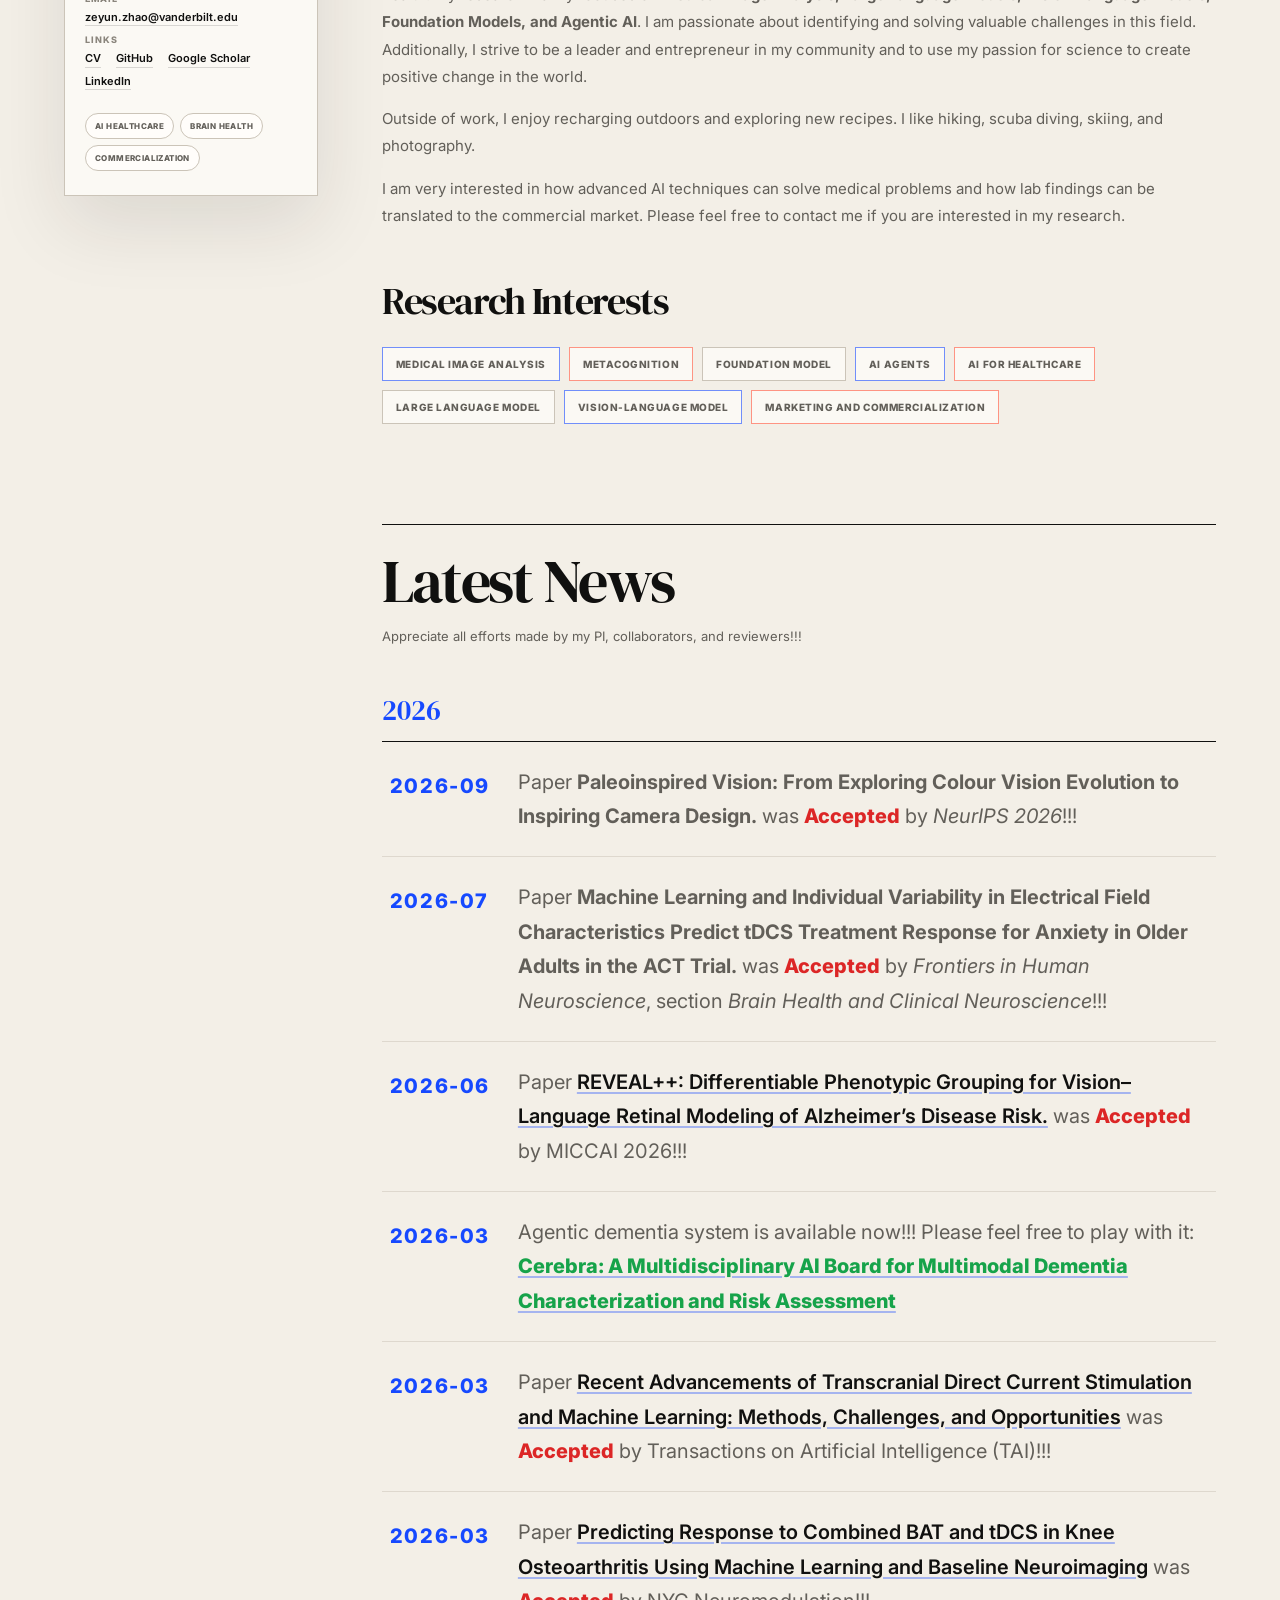
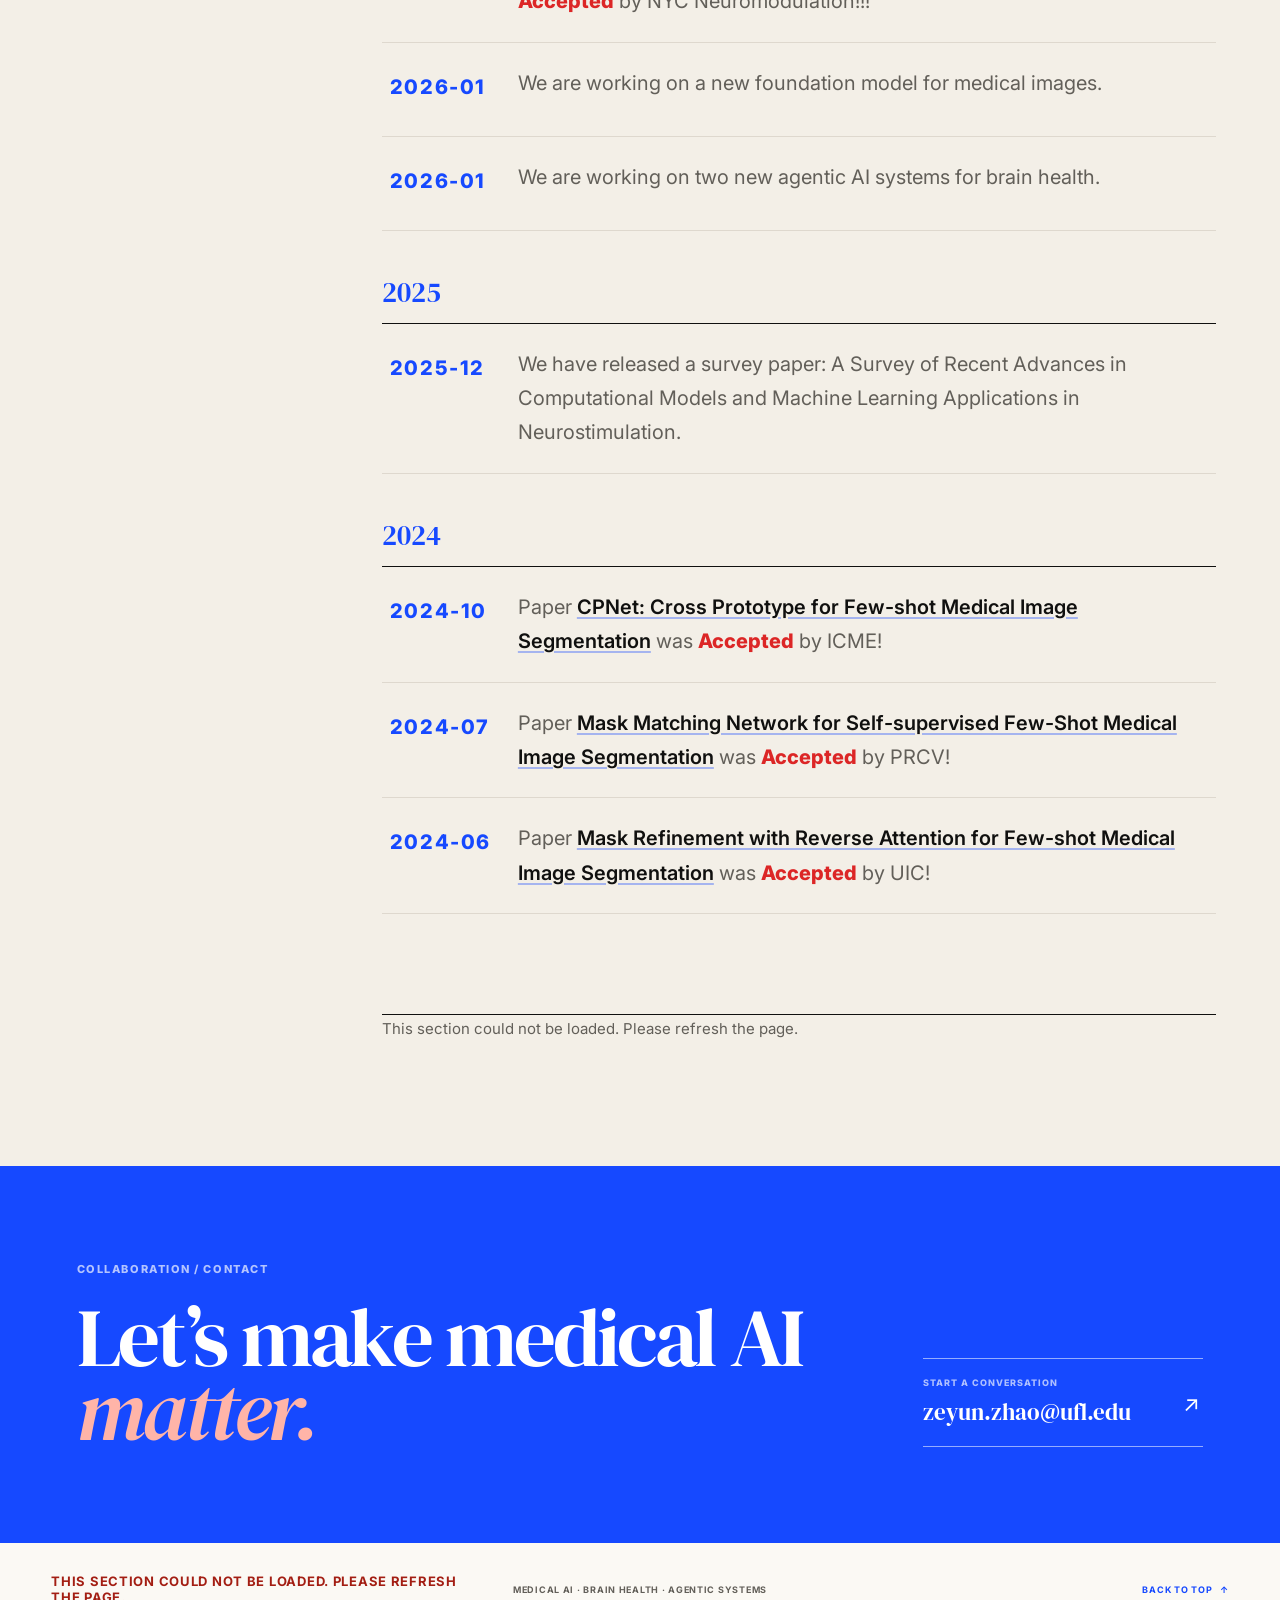
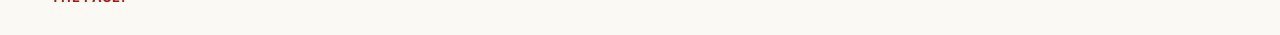
==== commit 4e43628d: "Restore the full landing-page layout so the site renders like the intended design again" ====
--- a/index.html
+++ b/index.html
@@ -34,9 +34,43 @@
   </header>
 
   <main id="main">
+    <section class="hero" id="top" aria-labelledby="hero-title">
+      <div class="hero-copy reveal">
+        <p class="eyebrow"><span></span> Medical AI · Brain Health · Agentic Systems</p>
+        <h1 id="hero-title">Science with<br><em>intelligence.</em></h1>
+        <p class="hero-lede">Building advanced AI systems for medical imaging, multimodal health data, and precision brain health.</p>
+        <div class="hero-actions">
+          <a class="button button-primary" href="#research">Explore research <span aria-hidden="true">→</span></a>
+          <a class="button button-quiet" href="#home">About me <span aria-hidden="true">↘</span></a>
+        </div>
+        <p class="hero-note">Biomedical Engineering · University of Florida</p>
+      </div>
+
+      <div class="hero-visual reveal" aria-label="Portrait of Zeyun Zhao in an abstract scientific composition">
+        <div class="visual-grid" aria-hidden="true"></div>
+        <div class="orb orb-coral" aria-hidden="true"></div>
+        <div class="orb orb-blue" aria-hidden="true"></div>
+        <div class="data-label data-label-a" aria-hidden="true"><b>01</b><span>Medical<br>imaging</span></div>
+        <div class="data-label data-label-b" aria-hidden="true"><b>02</b><span>Foundation<br>models</span></div>
+        <div class="data-label data-label-c" aria-hidden="true"><b>03</b><span>AI<br>agents</span></div>
+        <div class="portrait-frame">
+          <img src="3e91e811ccc99faad125b6e5134ec9a9.jpg" alt="Zeyun Hughes Zhao">
+        </div>
+        <div class="visual-stamp" aria-hidden="true"><span>Research</span><strong>→ 2026</strong></div>
+      </div>
+    </section>
+
+    <div class="signal-band" aria-label="Research themes">
+      <span>Medical Image Analysis</span><i></i>
+      <span>Foundation Models</span><i></i>
+      <span>AI for Healthcare</span><i></i>
+      <span>Vision–Language Models</span>
+    </div>
+
     <section class="portfolio-shell" aria-label="Portfolio content">
       <div class="section-intro reveal">
         <p class="section-label">Profile / Research Archive</p>
+        <p class="section-intro-copy">AI research shaped by clinical questions, rigorous evidence, and a drive to translate ideas into real-world impact.</p>
       </div>
 
       <div class="content-grid">
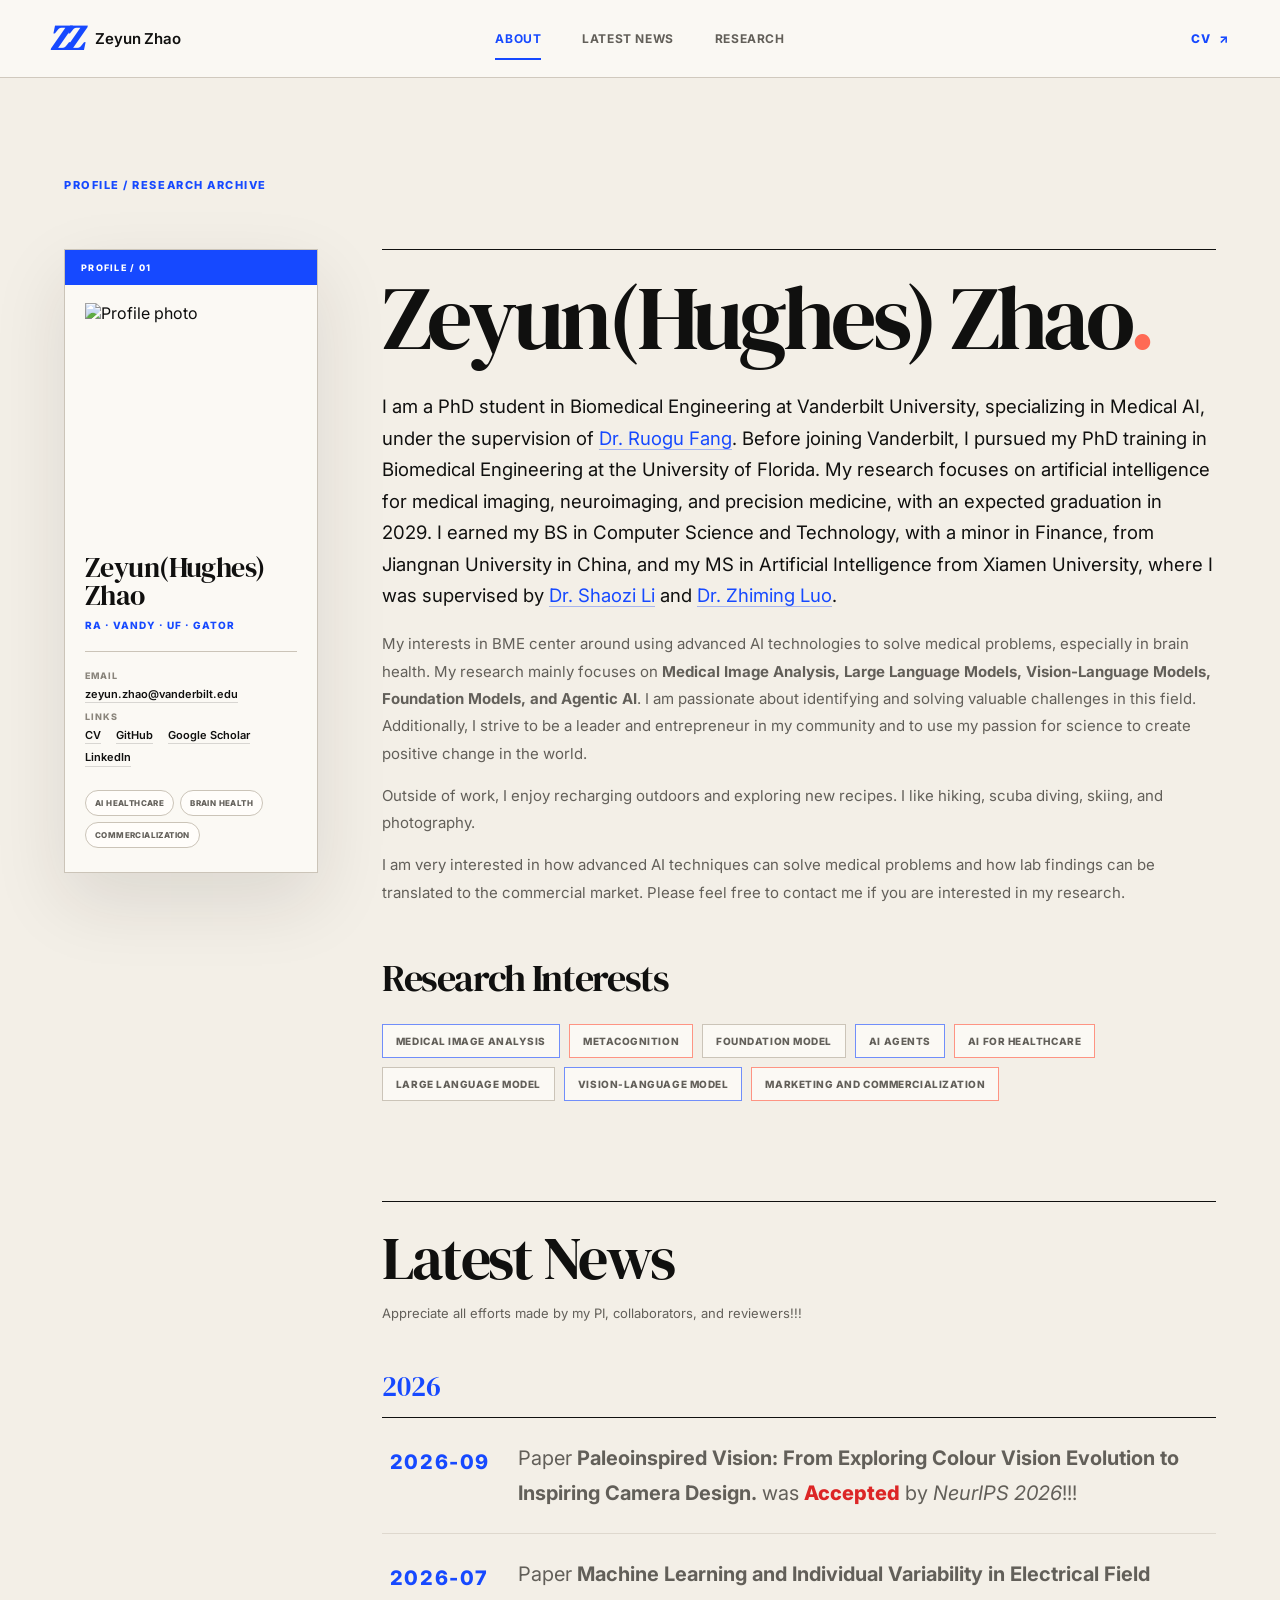
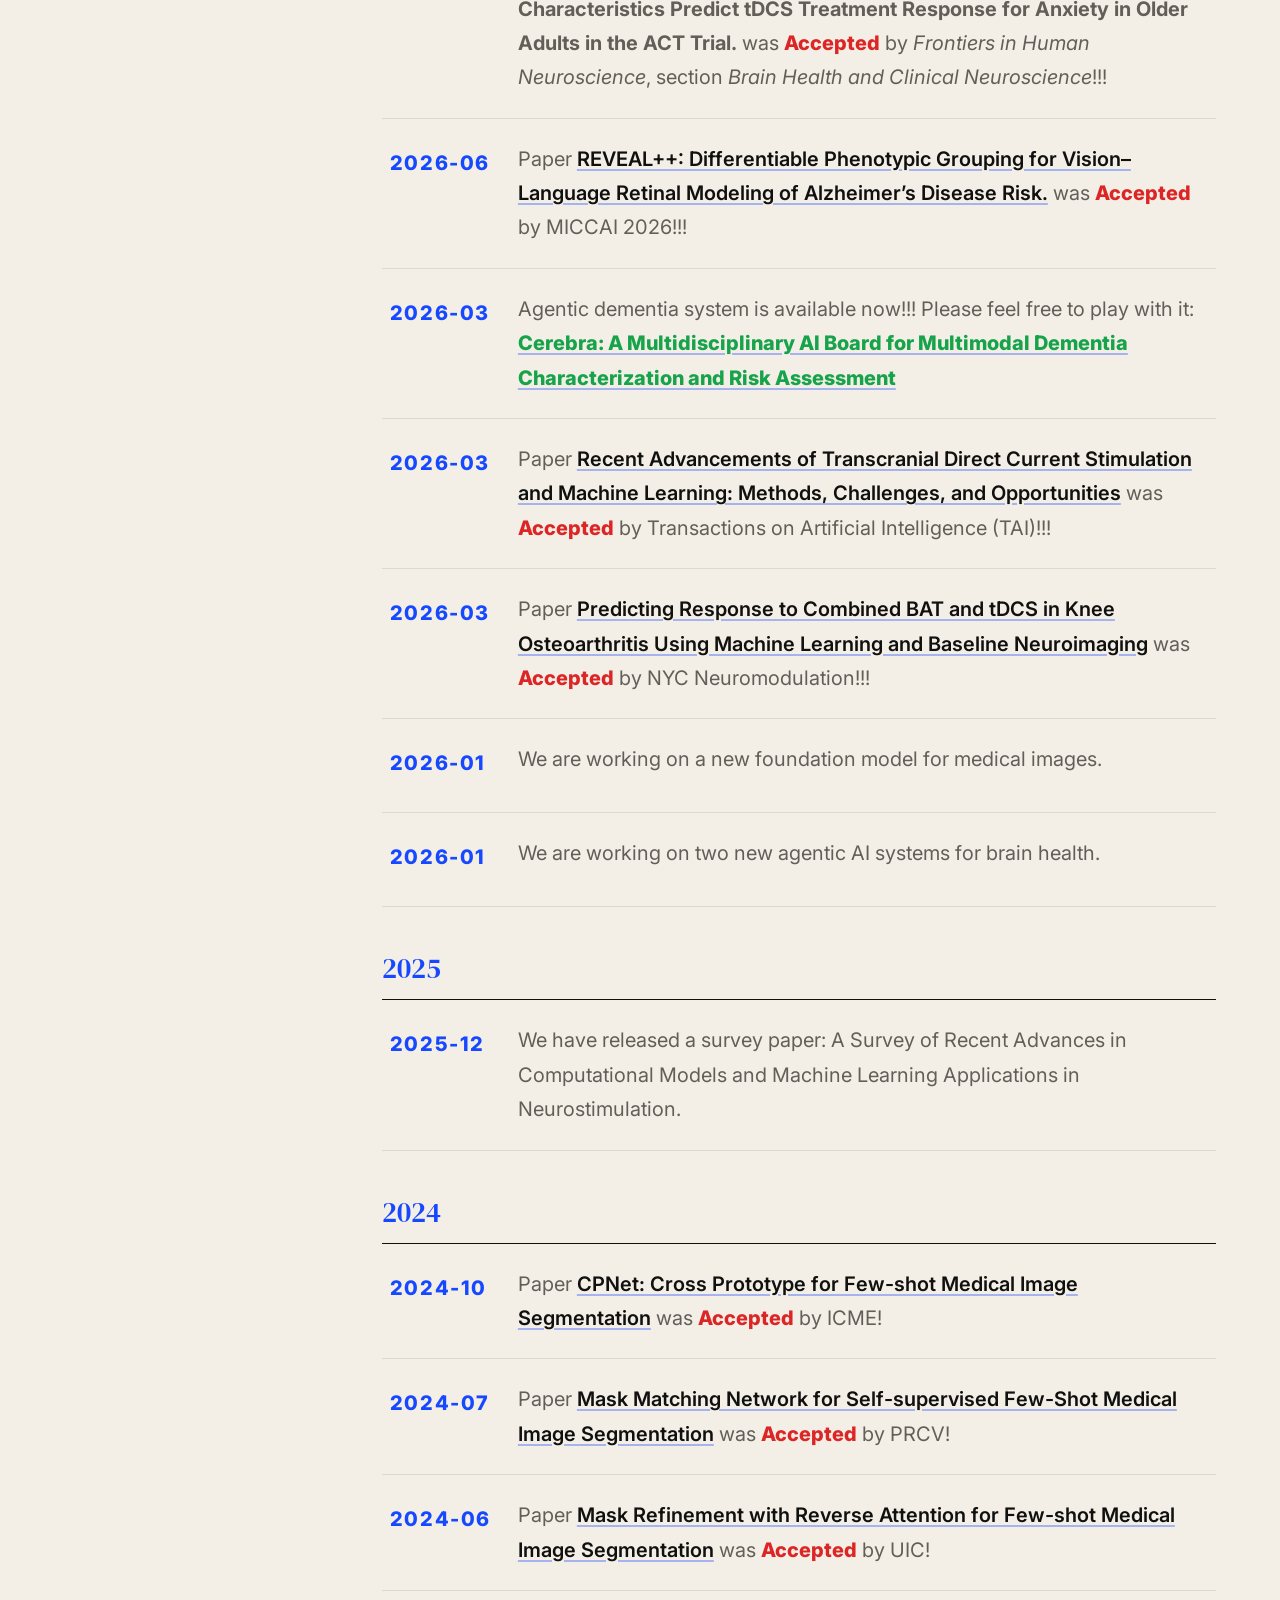
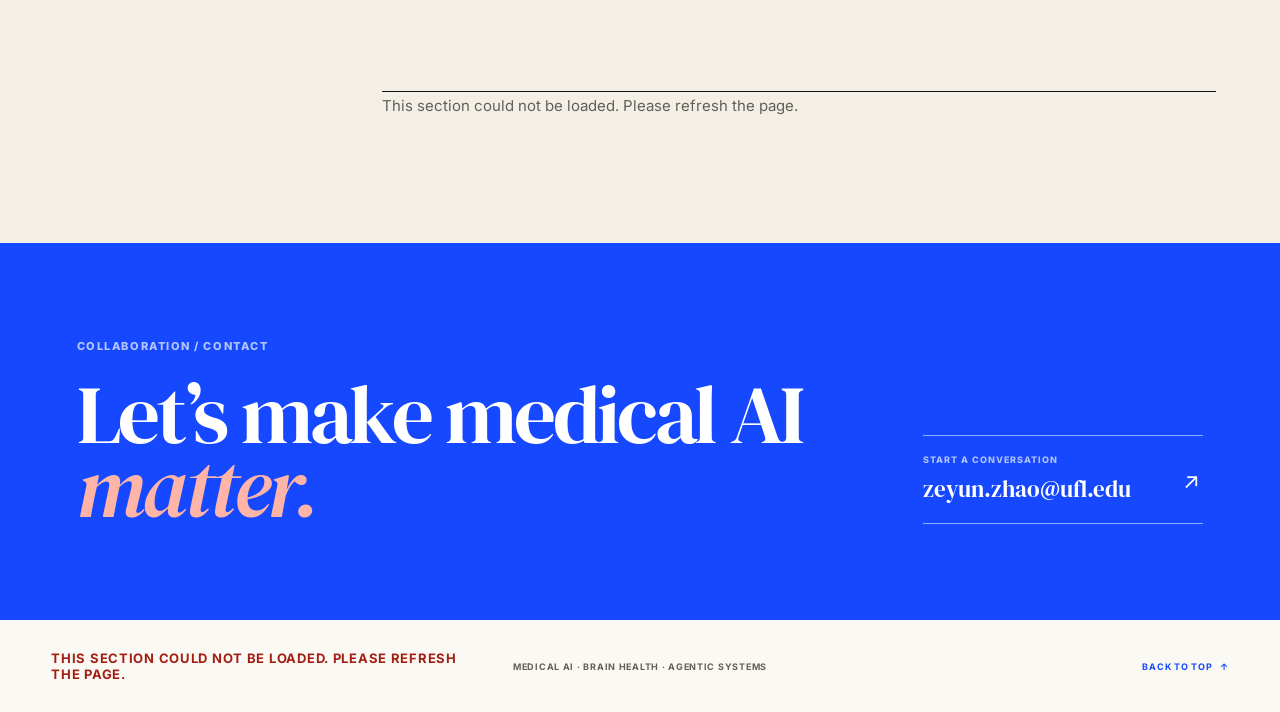
==== commit 5d6ff4e9: "Remove the first-page cover and delete the intro sentence from the portfolio section" ====
--- a/index.html
+++ b/index.html
@@ -34,43 +34,9 @@
   </header>
 
   <main id="main">
-    <section class="hero" id="top" aria-labelledby="hero-title">
-      <div class="hero-copy reveal">
-        <p class="eyebrow"><span></span> Medical AI · Brain Health · Agentic Systems</p>
-        <h1 id="hero-title">Science with<br><em>intelligence.</em></h1>
-        <p class="hero-lede">Building advanced AI systems for medical imaging, multimodal health data, and precision brain health.</p>
-        <div class="hero-actions">
-          <a class="button button-primary" href="#research">Explore research <span aria-hidden="true">→</span></a>
-          <a class="button button-quiet" href="#home">About me <span aria-hidden="true">↘</span></a>
-        </div>
-        <p class="hero-note">Biomedical Engineering · University of Florida</p>
-      </div>
-
-      <div class="hero-visual reveal" aria-label="Portrait of Zeyun Zhao in an abstract scientific composition">
-        <div class="visual-grid" aria-hidden="true"></div>
-        <div class="orb orb-coral" aria-hidden="true"></div>
-        <div class="orb orb-blue" aria-hidden="true"></div>
-        <div class="data-label data-label-a" aria-hidden="true"><b>01</b><span>Medical<br>imaging</span></div>
-        <div class="data-label data-label-b" aria-hidden="true"><b>02</b><span>Foundation<br>models</span></div>
-        <div class="data-label data-label-c" aria-hidden="true"><b>03</b><span>AI<br>agents</span></div>
-        <div class="portrait-frame">
-          <img src="3e91e811ccc99faad125b6e5134ec9a9.jpg" alt="Zeyun Hughes Zhao">
-        </div>
-        <div class="visual-stamp" aria-hidden="true"><span>Research</span><strong>→ 2026</strong></div>
-      </div>
-    </section>
-
-    <div class="signal-band" aria-label="Research themes">
-      <span>Medical Image Analysis</span><i></i>
-      <span>Foundation Models</span><i></i>
-      <span>AI for Healthcare</span><i></i>
-      <span>Vision–Language Models</span>
-    </div>
-
     <section class="portfolio-shell" aria-label="Portfolio content">
       <div class="section-intro reveal">
         <p class="section-label">Profile / Research Archive</p>
-        <p class="section-intro-copy">AI research shaped by clinical questions, rigorous evidence, and a drive to translate ideas into real-world impact.</p>
       </div>
 
       <div class="content-grid">
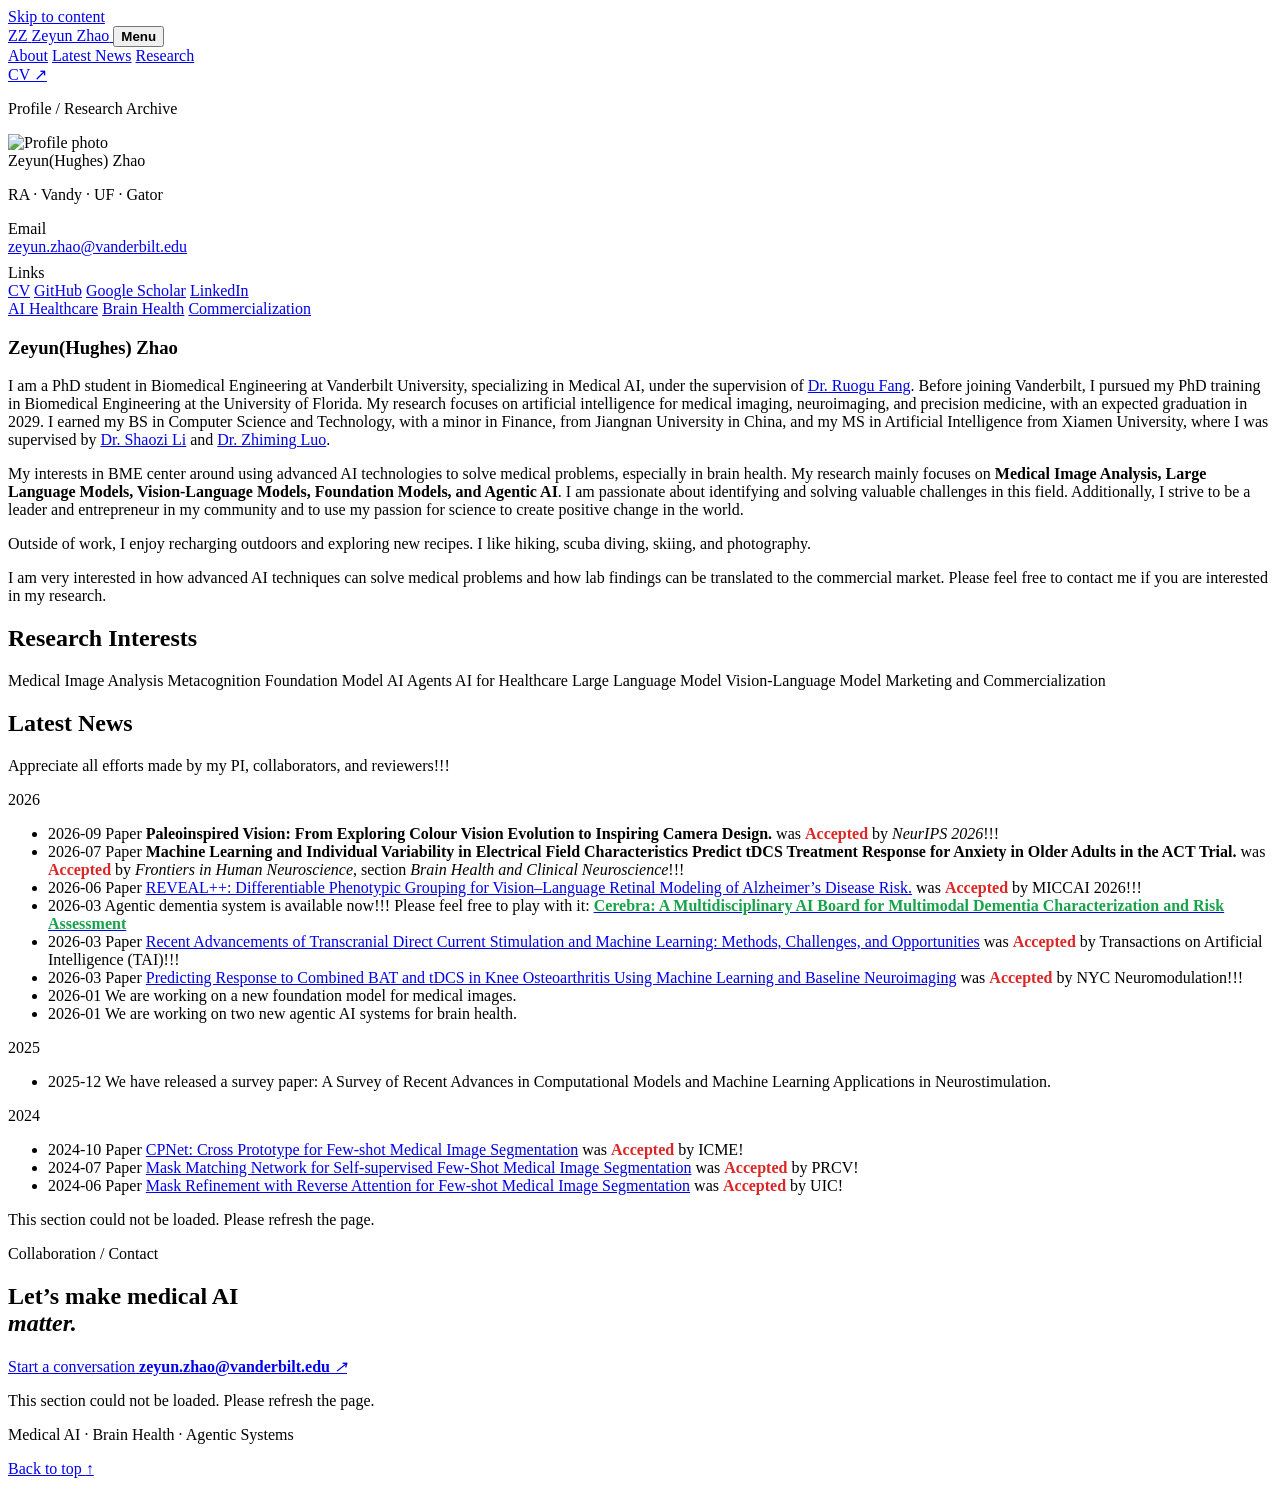
==== commit 9b070923: "Update the display email to Vanderbilt and keep the name on one line" ====
--- a/index.html
+++ b/index.html
@@ -57,9 +57,9 @@
         <p class="section-label">Collaboration / Contact</p>
         <h2 id="contact-title">Let’s make medical AI<br><em>matter.</em></h2>
       </div>
-      <a class="contact-email" href="mailto:zeyun.zhao@ufl.edu">
+      <a class="contact-email" href="mailto:zeyun.zhao@vanderbilt.edu">
         <span>Start a conversation</span>
-        <strong>zeyun.zhao@ufl.edu</strong>
+        <strong>zeyun.zhao@vanderbilt.edu</strong>
         <i aria-hidden="true">↗</i>
       </a>
     </section>
--- a/assets/css/style.css
+++ b/assets/css/style.css
@@ -1,94 +1,3 @@
-:root {
-  --canvas: #f3efe7;
-  --paper: #fbf9f4;
-  --paper-strong: #fffdfa;
-  --ink: #10100f;
-  --muted: #625f59;
-  --subtle: #8a857c;
-  --rule: #cbc4b8;
-  --rule-light: #ded8ce;
-  --blue: #1649ff;
-  --blue-dark: #0f35c5;
-  --blue-wash: #e0e7ff;
-  --coral: #ff6a55;
-  --coral-wash: #ffe0d9;
-  --serif: "DM Serif Display", Georgia, serif;
-  --sans: "Inter", Arial, sans-serif;
-  --shadow: 0 28px 70px rgba(35, 31, 25, .11);
+#home > h1 {
+  white-space: nowrap;
 }
-*, *::before, *::after { box-sizing: border-box; }
-html { scroll-behavior: smooth; scroll-padding-top: 92px; }
-body { margin: 0; overflow-x: hidden; background: var(--canvas); color: var(--ink); font-family: var(--sans); -webkit-font-smoothing: antialiased; text-rendering: optimizeLegibility; }
-img { display: block; max-width: 100%; }
-a { color: inherit; text-decoration: none; }
-button, a { -webkit-tap-highlight-color: transparent; }
-a:focus-visible, button:focus-visible { outline: 3px solid var(--coral); outline-offset: 4px; }
-::selection { color: #fff; background: var(--blue); }
-.skip-link { position: fixed; z-index: 100; top: -80px; left: 18px; padding: 12px 18px; color: #fff; background: var(--blue); font-size: 13px; font-weight: 700; transition: top 160ms ease; }
-.skip-link:focus { top: 18px; }
-.site-header { position: sticky; z-index: 40; top: 0; min-height: 78px; padding: 0 clamp(22px, 4vw, 68px); display: grid; grid-template-columns: 1fr auto 1fr; align-items: center; border-bottom: 1px solid rgba(203,196,184,.9); background: rgba(251,249,244,.9); backdrop-filter: blur(18px); }
-.brand { width: max-content; display: inline-flex; align-items: center; gap: 15px; font-size: 15px; font-weight: 600; letter-spacing: -.01em; }
-.brand-mark { color: var(--blue); font-family: var(--serif); font-size: 34px; font-style: italic; line-height: .8; letter-spacing: -.1em; }
-#primary-nav { align-self: stretch; display: flex; align-items: center; gap: clamp(25px, 3.2vw, 54px); }
-#primary-nav a { position: relative; height: 100%; display: grid; place-items: center; color: var(--muted); font-size: 12px; font-weight: 700; letter-spacing: .05em; text-transform: uppercase; transition: color 180ms ease; }
-#primary-nav a::after { content: ""; position: absolute; right: 100%; bottom: 17px; left: 0; height: 2px; background: var(--blue); transition: right 200ms ease; }
-#primary-nav a:hover, #primary-nav a.active { color: var(--blue); }
-#primary-nav a:hover::after, #primary-nav a.active::after { right: 0; }
-.header-link { justify-self: end; display: inline-flex; align-items: center; gap: 8px; color: var(--blue); font-size: 12px; font-weight: 800; letter-spacing: .07em; text-transform: uppercase; }
-.header-link span { transition: transform 180ms ease; }
-.header-link:hover span { transform: translate(3px, -3px); }
-.menu-button { display: none; align-items: center; gap: 4px; padding: 10px; border: 0; background: transparent; }
-.menu-button span { width: 4px; height: 4px; border-radius: 50%; background: var(--blue); }
-.menu-button b { margin-left: 5px; font: 700 10px var(--sans); letter-spacing: .08em; text-transform: uppercase; }
-.hero { min-height: 690px; display: grid; grid-template-columns: minmax(0,1.02fr) minmax(0,.98fr); border-bottom: 1px solid var(--rule); }
-.hero-copy { min-width: 0; padding: clamp(74px,8vw,126px) clamp(30px,6vw,96px) 64px; display: flex; flex-direction: column; justify-content: center; }
-.eyebrow, .section-label { margin: 0; color: var(--blue); font-size: 11px; font-weight: 800; line-height: 1.4; letter-spacing: .14em; text-transform: uppercase; }
-.eyebrow { display: flex; align-items: center; gap: 10px; }
-.eyebrow > span { width: 8px; height: 8px; border-radius: 50%; background: var(--coral); box-shadow: 0 0 0 6px var(--coral-wash); }
-.hero h1 { max-width: 780px; margin: 28px 0 26px; font-family: var(--serif); font-size: clamp(64px,7vw,110px); font-weight: 400; line-height: .85; letter-spacing: -.045em; }
-.hero h1 em { color: var(--blue); font-weight: 400; }
-.hero-lede { max-width: 620px; margin: 0; color: var(--muted); font-size: clamp(16px,1.35vw,20px); line-height: 1.72; }
-.hero-actions { margin-top: 35px; display: flex; align-items: center; gap: 30px; }
-.button { min-height: 54px; display: inline-flex; align-items: center; justify-content: center; gap: 27px; font-size: 12px; font-weight: 800; letter-spacing: .04em; text-transform: uppercase; }
-.button-primary { min-width: 220px; padding: 0 24px; color: #fff; background: var(--blue); box-shadow: 7px 7px 0 var(--blue-wash); transition: transform 180ms ease, box-shadow 180ms ease, background 180ms ease; }
-.button-primary:hover { transform: translate(-2px,-2px); background: var(--blue-dark); box-shadow: 11px 11px 0 var(--blue-wash); }
-.button-quiet { position: relative; color: var(--blue); }
-.button-quiet::after { content: ""; position: absolute; right: 0; bottom: 8px; left: 0; height: 1px; background: currentColor; transform-origin: left; transition: transform 180ms ease; }
-.button-quiet:hover::after { transform: scaleX(.7); }
-.hero-note { margin: auto 0 0; padding-top: 54px; color: var(--subtle); font-size: 10px; font-weight: 700; letter-spacing: .1em; text-transform: uppercase; }
-.hero-visual { --motion-x: 0px; --motion-y: 0px; position: relative; min-width: 0; min-height: 690px; overflow: hidden; border-left: 1px solid var(--rule); background: var(--paper); }
-.visual-grid { position: absolute; inset: 0; background-image: linear-gradient(rgba(203,196,184,.38) 1px,transparent 1px),linear-gradient(90deg,rgba(203,196,184,.38) 1px,transparent 1px); background-size: 18px 18px; opacity: .8; }
-.orb { position: absolute; border-radius: 50%; transition: transform 300ms ease-out; }
-.orb-coral { top: 7%; right: 5%; width: min(44vw,430px); aspect-ratio: 1; background: var(--coral); opacity: .9; transform: translate(calc(var(--motion-x) * -.8),calc(var(--motion-y) * -.8)); animation: orbit-float 8s ease-in-out alternate infinite; }
-.orb-blue { bottom: -12%; left: 4%; width: min(30vw,300px); aspect-ratio: 1; border: 1px solid var(--blue); box-shadow: inset 0 0 0 30px rgba(22,73,255,.03), inset 0 0 0 62px rgba(22,73,255,.025); transform: translate(calc(var(--motion-x) * .7),calc(var(--motion-y) * .7)); }
-.portrait-frame { position: absolute; z-index: 3; right: clamp(35px,8%,80px); bottom: 0; width: min(59%,470px); aspect-ratio: 4 / 5.2; overflow: hidden; border: 1px solid rgba(16,16,15,.45); border-bottom: 0; border-radius: 50% 50% 0 0; background: #d8d0c4; transform: translate(calc(var(--motion-x) * .32),calc(var(--motion-y) * .32)); transition: transform 250ms ease-out; }
-.portrait-frame::after { content: ""; position: absolute; inset: 0; box-shadow: inset 0 0 70px rgba(20,13,8,.12); pointer-events: none; }
-.portrait-frame img { width: 100%; height: 100%; object-fit: cover; object-position: center 22%; filter: saturate(.88) contrast(1.03); }
-.data-label { position: absolute; z-index: 4; left: 20px; width: 84px; padding-top: 10px; display: grid; grid-template-columns: 20px 1fr; gap: 6px; border-top: 1px solid var(--rule); }
-.data-label b { color: var(--blue); font-size: 9px; }
-.data-label span { color: var(--muted); font-size: 8px; line-height: 1.35; letter-spacing: .05em; text-transform: uppercase; }
-.data-label-a { top: 18%; }.data-label-b { top: 42%; }.data-label-c { top: 66%; }
-.visual-stamp { position: absolute; z-index: 5; right: 22px; bottom: 20px; padding: 12px 14px; display: grid; gap: 3px; text-align: right; background: rgba(251,249,244,.9); backdrop-filter: blur(10px); }
-.visual-stamp span { color: var(--muted); font: italic 12px var(--serif); }.visual-stamp strong { color: var(--blue); font-size: 10px; letter-spacing: .08em; text-transform: uppercase; }
-.signal-band { min-height: 74px; padding: 0 clamp(24px,4vw,68px); display: flex; align-items: center; justify-content: space-between; gap: 24px; overflow: hidden; border-bottom: 1px solid var(--rule); background: var(--paper-strong); white-space: nowrap; }
-.signal-band span { font-family: var(--serif); font-size: clamp(17px,1.6vw,24px); }.signal-band i { flex: 0 0 6px; width: 6px; height: 6px; border-radius: 50%; background: var(--coral); }
-.portfolio-shell { padding: 100px clamp(22px,5vw,82px) 124px; }
-.section-intro { margin-bottom: 56px; display: grid; grid-template-columns: 1fr 1.7fr; align-items: end; gap: 40px; }
-.section-intro-copy { max-width: 800px; margin: 0; font-family: var(--serif); font-size: clamp(32px,3.2vw,50px); line-height: 1.06; letter-spacing: -.02em; }
-.content-grid { display: grid; grid-template-columns: minmax(250px,.7fr) minmax(0,2.3fr); gap: clamp(34px,5vw,80px); align-items: start; }.sidebar-slot { position: sticky; top: 106px; padding: 20px 20px 24px; overflow: hidden; border: 1px solid var(--rule); background: var(--paper); box-shadow: var(--shadow); }
-.sidebar-slot::before { content: "Profile / 01"; display: block; margin: -20px -20px 18px; padding: 12px 16px; color: #fff; background: var(--blue); font-size: 9px; font-weight: 800; letter-spacing: .14em; text-transform: uppercase; }
-.sidebar-slot .avatar { width: 100%; aspect-ratio: 1 / 1.08; object-fit: cover; object-position: center 23%; filter: saturate(.88) contrast(1.02); }.sidebar-slot .name { margin-top: 21px; font-family: var(--serif); font-size: clamp(26px,2.2vw,36px); line-height: 1; letter-spacing: -.02em; }.sidebar-slot .title { margin: 9px 0 20px; color: var(--blue); font-size: 10px; font-weight: 800; letter-spacing: .1em; text-transform: uppercase; }.sidebar-slot .contact { padding-top: 18px; border-top: 1px solid var(--rule); }.sidebar-slot .muted { color: var(--subtle); font-size: 9px; font-weight: 800; letter-spacing: .12em; text-transform: uppercase; }.sidebar-slot .contact a { width: max-content; max-width: 100%; margin: 6px 11px 0 0; display: inline-block; color: var(--ink); font-size: 11px; font-weight: 600; line-height: 1.4; border-bottom: 1px solid rgba(16,16,15,.15); }.sidebar-slot .contact a:hover { color: var(--blue); border-color: var(--blue); }
-.pillbar { margin-top: 23px; display: flex; flex-wrap: wrap; gap: 6px; }.pill { padding: 7px 9px; border: 1px solid var(--rule); border-radius: 999px; color: var(--muted); background: var(--paper-strong); font-size: 8px; font-weight: 800; letter-spacing: .05em; text-transform: uppercase; transition: transform 180ms ease,color 180ms ease,background 180ms ease,border-color 180ms ease; }.pill:hover { color: #fff; border-color: var(--blue); background: var(--blue); }
-.loading-state { margin: 0; color: var(--muted); font-size: 13px; }.error-state { color: #a31e13; }.main-column { min-width: 0; }.content-section { border-top: 1px solid var(--ink); }.content-section + .content-section { margin-top: 100px; }.content-section > section { padding-top: 28px; }
-.content-section h1,.content-section h2,.content-section h3 { font-family: var(--serif); font-weight: 400; }.content-section h1 { max-width: 820px; margin: 0 0 32px; font-size: clamp(60px,7vw,108px); line-height: .9; letter-spacing: -.045em; }.content-section h1::after { content: "."; color: var(--coral); }.content-section h2 { margin: 0 0 27px; font-size: clamp(43px,4.7vw,72px); line-height: .95; letter-spacing: -.035em; }.content-section p { color: var(--muted); font-size: 15px; line-height: 1.82; }.content-section p a { color: var(--blue); border-bottom: 1px solid rgba(22,73,255,.35); }.content-section p a:hover { border-color: var(--blue); }#home > p { max-width: 940px; }#home > p:first-of-type { color: var(--ink); font-size: clamp(17px,1.45vw,21px); line-height: 1.7; }#home > h2 { margin-top: 54px; font-size: clamp(31px,3vw,45px); }
-.kws { display: flex; flex-wrap: wrap; gap: 9px; }.kw { padding: 10px 13px; border: 1px solid var(--rule); background: var(--paper); color: var(--muted); font-size: 10px; font-weight: 800; letter-spacing: .055em; text-transform: uppercase; transition: transform 180ms ease,color 180ms ease,border-color 180ms ease,background 180ms ease; }.kw:nth-child(3n+1) { border-color: rgba(22,73,255,.6); }.kw:nth-child(3n+2) { border-color: rgba(255,106,85,.7); }.kw:hover { color: #fff; border-color: var(--blue); background: var(--blue); transform: translateY(-3px); }
-#news > .muted { max-width: 620px; margin: -12px 0 42px; font-size: 13px; }.year { margin: 42px 0 0; padding: 0 0 12px; color: var(--blue); border-bottom: 1px solid var(--ink); font-family: var(--serif); font-size: 28px; }.news { margin: 0; padding: 0; list-style: none; }.news li { position: relative; min-height: 94px; padding: 23px 22px 23px 136px; border-bottom: 1px solid var(--rule-light); color: var(--muted); font-size: 20px; line-height: 1.72; transition: padding 180ms ease,color 180ms ease,background 180ms ease; }.news li:hover { padding-right: 14px; padding-left: 146px; color: var(--ink); background: var(--paper); }.news time { position: absolute; top: 27px; left: 8px; color: var(--blue); font-size: 20px; font-weight: 800; letter-spacing: .08em; text-transform: uppercase; }.news li a { color: var(--ink); font-weight: 600; text-decoration: underline; text-decoration-color: rgba(22,73,255,.35); text-underline-offset: 3px; }.news li a:hover { color: var(--blue); text-decoration-color: var(--blue); }
-.area { position: relative; padding: 42px 0 18px 92px; border-top: 1px solid var(--rule); }.area:first-of-type { border-top-color: var(--ink); }.area > h3 { margin: 0 0 17px; font-size: clamp(29px,3vw,46px); line-height: 1.08; letter-spacing: -.025em; }.area > h3::before { content: ""; position: absolute; top: 45px; left: 2px; width: 45px; height: 45px; border-radius: 50%; border: 1px solid var(--blue); background: radial-gradient(circle at center,rgba(22,73,255,.16) 0,rgba(22,73,255,.06) 44%,rgba(22,73,255,0) 72%); }.area > p { max-width: 940px; margin: 0 0 30px; }
-.pub { position: relative; margin-top: 9px; padding: 22px 54px 22px 22px; border: 1px solid var(--rule); background: var(--paper); transition: transform 180ms ease,border-color 180ms ease,box-shadow 180ms ease; }.pub:hover { z-index: 2; border-color: var(--blue); box-shadow: 8px 8px 0 var(--blue-wash); transform: translate(-2px,-2px); }.pub::after { content: "↗"; position: absolute; top: 20px; right: 20px; color: var(--blue); font-size: 17px; }.pub p { margin: 0; }.pub .ptitle { max-width: 830px; color: var(--ink); font-family: var(--serif); font-size: clamp(19px,1.8vw,26px); line-height: 1.25; }.pub .pauthors { margin-top: 13px; color: var(--muted); font-size: 11px; line-height: 1.5; }.pub .pvenue { margin-top: 5px; color: var(--blue); font-size: 10px; font-weight: 800; letter-spacing: .08em; text-transform: uppercase; }.plinks { margin-top: 17px; display: flex; flex-wrap: wrap; gap: 7px; }.plinks a { padding: 6px 9px; border: 1px solid var(--rule); color: var(--muted); font-size: 8px; font-weight: 800; letter-spacing: .08em; text-transform: uppercase; }.plinks a:hover { color: #fff; border-color: var(--blue); background: var(--blue); }
-.contact-band { padding: 96px clamp(24px,6vw,96px); display: grid; grid-template-columns: minmax(0,1.55fr) minmax(280px,.45fr); align-items: end; gap: 60px; color: #fff; background: var(--blue); }.contact-band .section-label { color: rgba(255,255,255,.68); }.contact-band h2 { margin: 23px 0 0; font-family: var(--serif); font-size: clamp(56px,6.5vw,104px); font-weight: 400; line-height: .88; letter-spacing: -.04em; }.contact-band h2 em { color: #ffb4a8; font-weight: 400; }.contact-email { position: relative; padding: 18px 44px 18px 0; display: grid; gap: 8px; border-top: 1px solid rgba(255,255,255,.55); border-bottom: 1px solid rgba(255,255,255,.55); }.contact-email span { font-size: 9px; font-weight: 800; letter-spacing: .11em; text-transform: uppercase; opacity: .65; }.contact-email strong { overflow-wrap: anywhere; font-family: var(--serif); font-size: clamp(18px,1.8vw,26px); font-weight: 400; }.contact-email i { position: absolute; top: 50%; right: 3px; font-style: normal; font-size: 22px; transform: translateY(-50%); transition: transform 180ms ease; }.contact-email:hover i { transform: translate(4px,calc(-50% - 4px)); }
-.site-footer { min-height: 92px; padding: 20px clamp(22px,4vw,68px); display: grid; grid-template-columns: 1fr auto 1fr; align-items: center; gap: 24px; color: var(--muted); background: var(--paper); font-size: 9px; font-weight: 700; letter-spacing: .08em; text-transform: uppercase; }.site-footer p { margin: 0; }.site-footer > a { justify-self: end; color: var(--blue); }.site-footer > a span { display: inline-block; margin-left: 5px; transition: transform 180ms ease; }.site-footer > a:hover span { transform: translateY(-3px); }
-.reveal,.reveal-item { opacity: 0; transform: translateY(18px); transition: opacity 620ms ease,transform 620ms ease; }.reveal-item.is-visible { opacity: 1; transform: translateY(0); }.news li:nth-child(2n),.pub:nth-of-type(2) { transition-delay: 65ms; }@keyframes orbit-float { from { translate: -4px -3px; } to { translate: 8px 7px; } }
-@media (max-width:1050px) { .site-header { grid-template-columns: 1fr auto auto; gap: 12px; }.menu-button { display: flex; }#primary-nav { position: absolute; top: 77px; right: 0; left: 0; height: auto; padding: 12px 24px 24px; display: none; flex-direction: column; align-items: stretch; gap: 0; border-bottom: 1px solid var(--rule); background: var(--paper-strong); box-shadow: 0 22px 40px rgba(20,18,15,.1); }.site-header.menu-open #primary-nav { display: flex; }#primary-nav a { height: auto; padding: 17px 0; display: block; border-bottom: 1px solid var(--rule-light); }#primary-nav a::after { display: none; }.hero { grid-template-columns: 1fr; }.hero-copy { min-height: 640px; }.hero-visual { min-height: 610px; border-top: 1px solid var(--rule); border-left: 0; }.portrait-frame { width: min(56%,470px); }.content-grid { grid-template-columns: 250px minmax(0,1fr); gap: 36px; }.area { padding-left: 72px; }.contact-band { grid-template-columns: 1fr; }.contact-email { max-width: 560px; } }
-@media (max-width:760px) { html { scroll-padding-top: 74px; }.site-header { min-height: 68px; padding: 0 18px; }.brand { gap: 10px; font-size: 13px; }.brand-mark { font-size: 29px; }.header-link { font-size: 10px; }#primary-nav { top: 67px; }.hero-copy { min-height: auto; padding: 78px 22px 58px; }.hero h1 { font-size: clamp(60px,18vw,86px); }.hero-lede { font-size: 16px; }.hero-actions { align-items: flex-start; flex-direction: column; gap: 17px; }.hero-note { padding-top: 70px; }.hero-visual { min-height: 500px; }.portrait-frame { right: 8%; width: 66%; }.data-label { display: none; }.visual-grid { background-size: 68px 68px; }.signal-band { min-height: 62px; justify-content: flex-start; animation: marquee-shift 15s linear infinite alternate; }.signal-band span { font-size: 17px; }.portfolio-shell { padding: 72px 18px 88px; }.section-intro { grid-template-columns: 1fr; gap: 22px; margin-bottom: 38px; }.section-intro-copy { font-size: 34px; }.content-grid { grid-template-columns: 1fr; }.sidebar-slot { position: relative; top: auto; max-width: 420px; }.content-section + .content-section { margin-top: 78px; }.content-section h1 { font-size: clamp(54px,16vw,78px); }.content-section h2 { font-size: 45px; }.content-section p { font-size: 14px; line-height: 1.75; }.news li,.news li:hover { padding: 58px 12px 20px; }.news time { top: 21px; left: 12px; }.area { padding: 34px 0 10px; }.area > h3 { padding-left: 0; font-size: 31px; }.area > h3::before { display: none; }.pub { padding: 19px 44px 19px 17px; }.contact-band { padding: 76px 22px; }.contact-band h2 { font-size: clamp(54px,15vw,78px); }.site-footer { grid-template-columns: 1fr; padding: 27px 22px; }.site-footer p { display: none; }.site-footer > a { justify-self: start; } }
-@media (max-width:430px) { .brand-name { display: none; }.hero-visual { min-height: 440px; }.portrait-frame { width: 73%; }.orb-coral { width: 72vw; }.visual-stamp { right: 12px; bottom: 12px; } }
-@media (prefers-reduced-motion:reduce) { html { scroll-behavior: auto; }*,*::before,*::after { animation-duration: .001ms !important; animation-iteration-count: 1 !important; transition-duration: .001ms !important; }.reveal,.reveal-item { opacity: 1; transform: none; } }
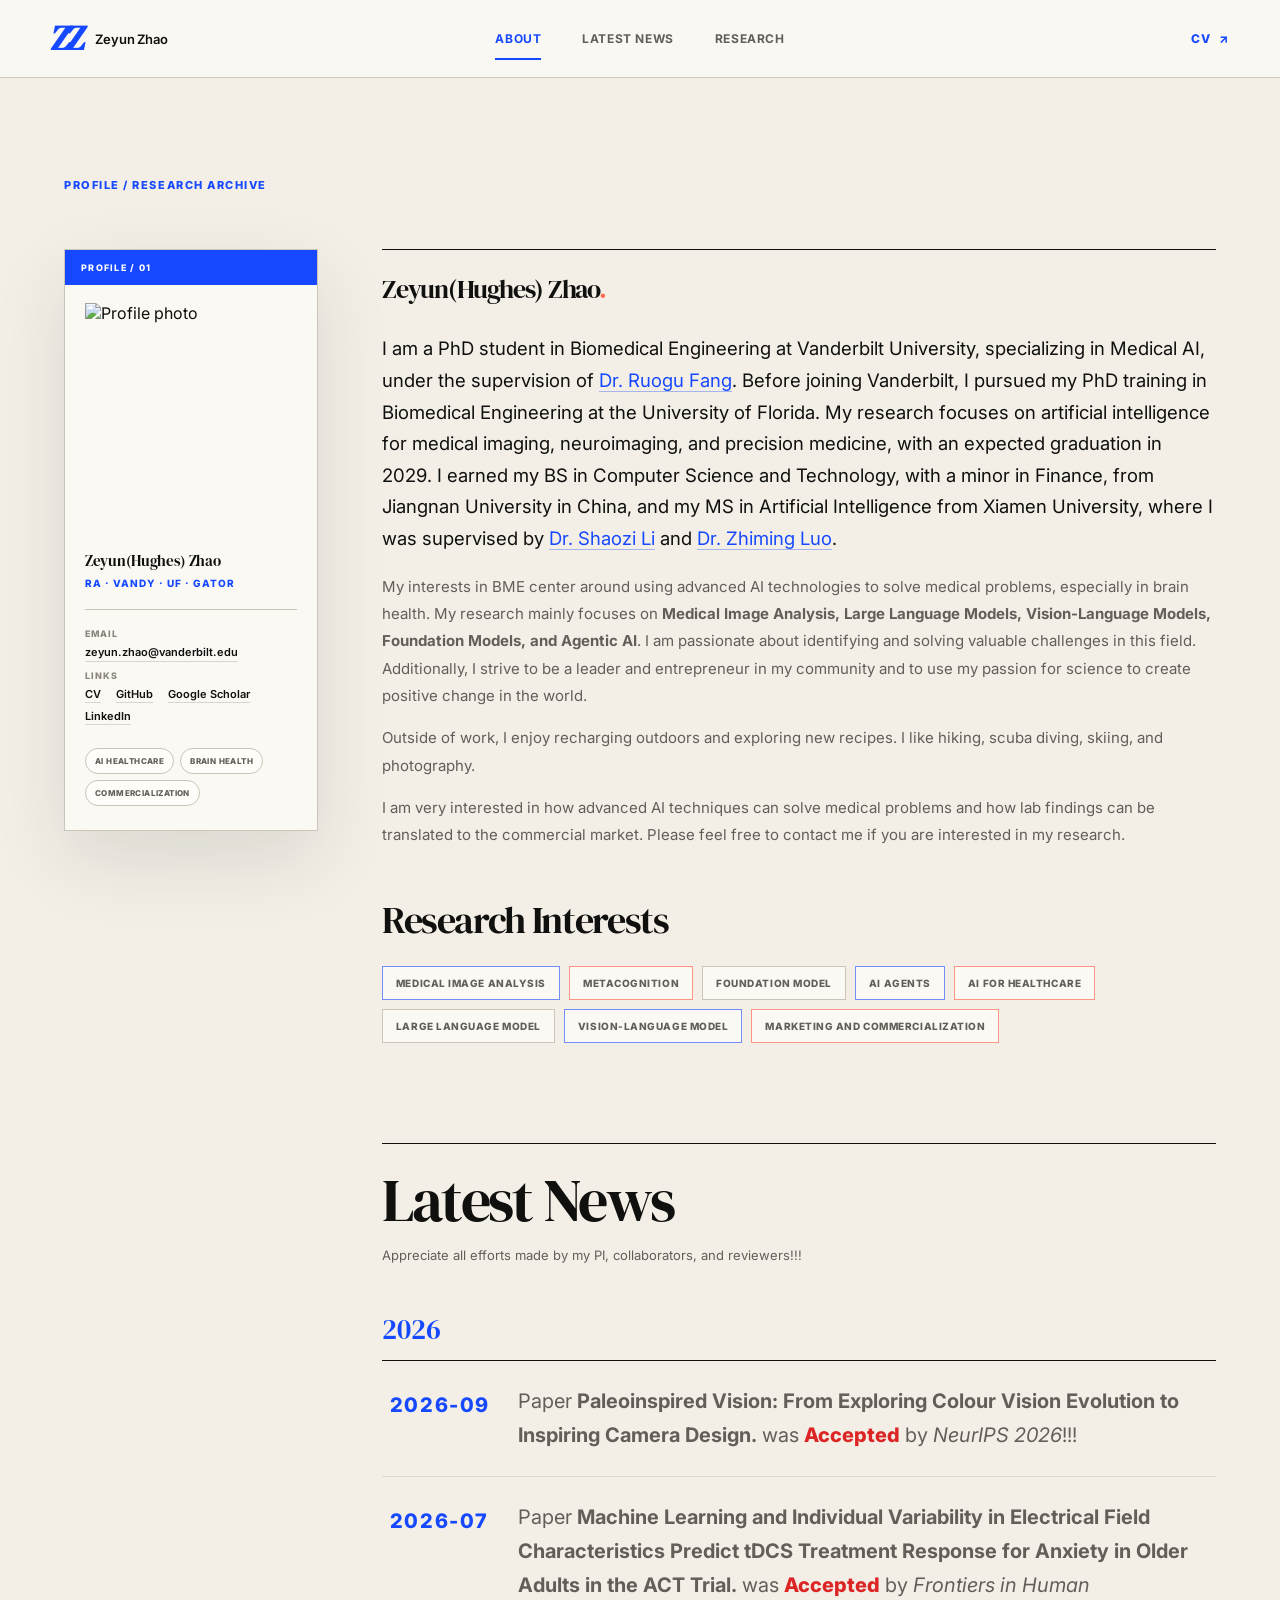
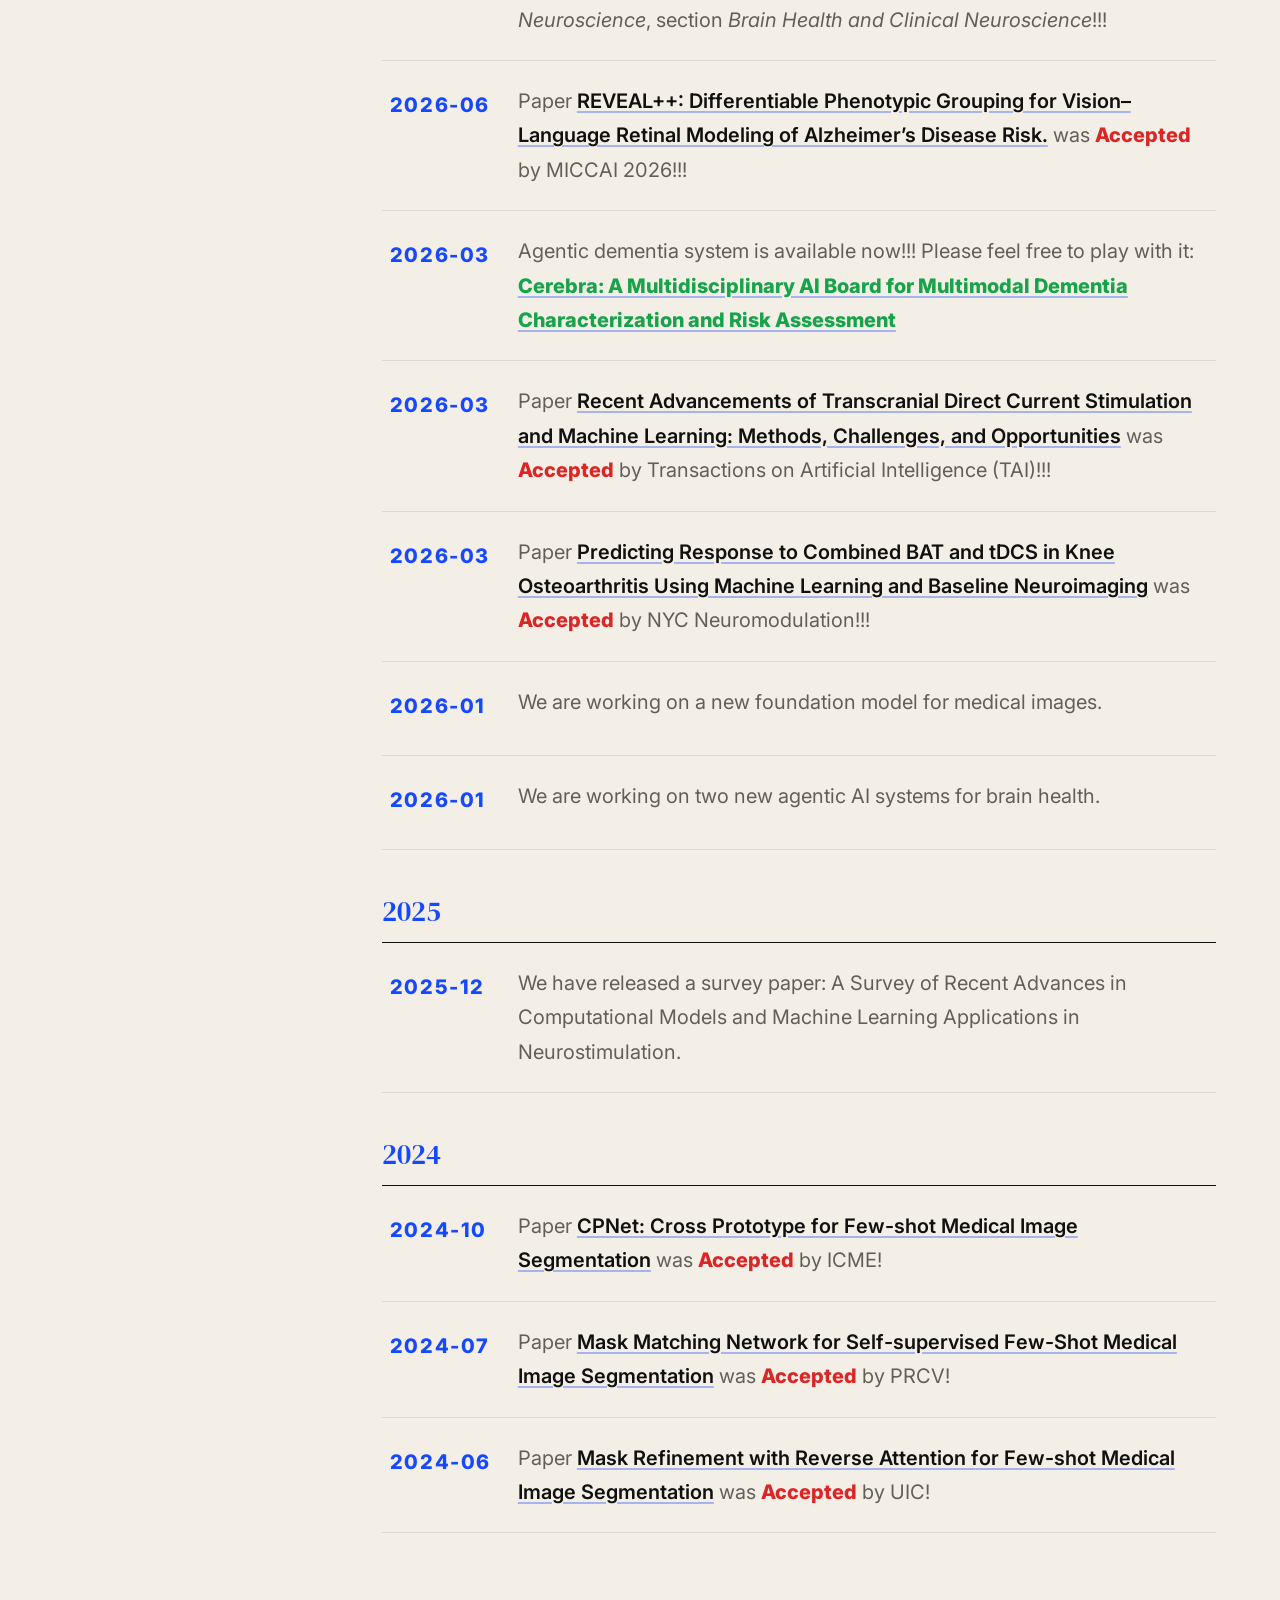
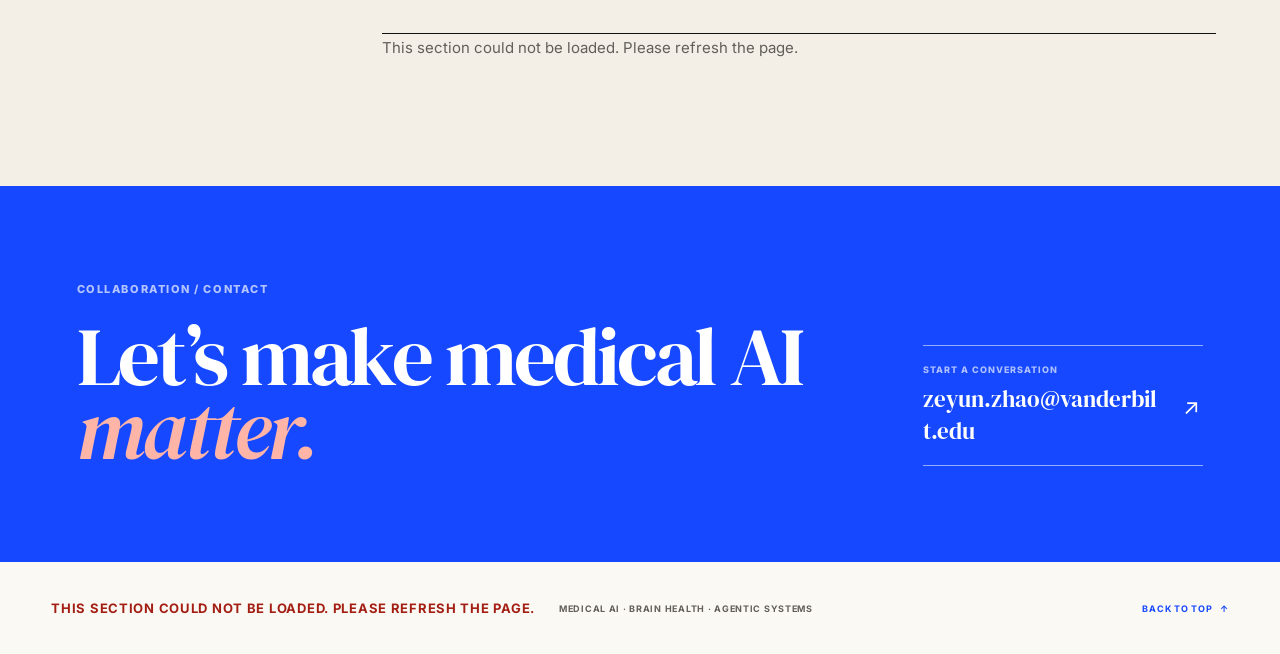
==== commit 13509182: "Fix the website for Edge by forcing root-relative asset paths, removing the intro copy, and updating" ====
--- a/index.html
+++ b/index.html
@@ -9,7 +9,7 @@
   <link rel="preconnect" href="https://fonts.googleapis.com">
   <link rel="preconnect" href="https://fonts.gstatic.com" crossorigin>
   <link href="https://fonts.googleapis.com/css2?family=DM+Serif+Display:ital@0;1&family=Inter:wght@400;500;600;700&display=swap" rel="stylesheet">
-  <link rel="stylesheet" href="assets/css/style.css?v=20260721-fancy2">
+  <link rel="stylesheet" href="/assets/css/style.css?v=20260924-2">
 </head>
 <body>
   <a class="skip-link" href="#main">Skip to content</a>
@@ -71,6 +71,6 @@
     <a href="#top">Back to top <span aria-hidden="true">↑</span></a>
   </footer>
 
-  <script src="assets/js/main.js?v=20260721-fancy2"></script>
+  <script src="/assets/js/main.js?v=20260924-2"></script>
 </body>
 </html>
--- a/assets/css/style.css
+++ b/assets/css/style.css
@@ -1,3 +1,570 @@
+:root {
+  --canvas: #f3efe7;
+  --paper: #fbf9f4;
+  --paper-strong: #fffdfa;
+  --ink: #10100f;
+  --muted: #625f59;
+  --subtle: #8a857c;
+  --rule: #cbc4b8;
+  --rule-light: #ded8ce;
+  --blue: #1649ff;
+  --blue-dark: #0f35c5;
+  --blue-wash: #e0e7ff;
+  --coral: #ff6a55;
+  --coral-wash: #ffe0d9;
+  --serif: "DM Serif Display", Georgia, serif;
+  --sans: "Inter", Arial, sans-serif;
+  --shadow: 0 28px 70px rgba(35, 31, 25, .11);
+}
+
+*, *::before, *::after { box-sizing: border-box; }
+html { scroll-behavior: smooth; scroll-padding-top: 92px; }
+body {
+  margin: 0;
+  overflow-x: hidden;
+  background: var(--canvas);
+  color: var(--ink);
+  font-family: var(--sans);
+  -webkit-font-smoothing: antialiased;
+  text-rendering: optimizeLegibility;
+}
+img { display: block; max-width: 100%; }
+a { color: inherit; text-decoration: none; }
+button, a { -webkit-tap-highlight-color: transparent; }
+a:focus-visible, button:focus-visible { outline: 3px solid var(--coral); outline-offset: 4px; }
+::selection { color: #fff; background: var(--blue); }
+
+.skip-link {
+  position: fixed;
+  z-index: 100;
+  top: -80px;
+  left: 18px;
+  padding: 12px 18px;
+  color: #fff;
+  background: var(--blue);
+  font-size: 13px;
+  font-weight: 700;
+  transition: top 160ms ease;
+}
+.skip-link:focus { top: 18px; }
+
+.site-header {
+  position: sticky;
+  z-index: 40;
+  top: 0;
+  min-height: 78px;
+  padding: 0 clamp(22px, 4vw, 68px);
+  display: grid;
+  grid-template-columns: 1fr auto 1fr;
+  align-items: center;
+  border-bottom: 1px solid rgba(203, 196, 184, .9);
+  background: rgba(251, 249, 244, .9);
+  backdrop-filter: blur(18px);
+}
+.brand {
+  width: max-content;
+  display: inline-flex;
+  align-items: center;
+  gap: 15px;
+  font-size: 15px;
+  font-weight: 600;
+  letter-spacing: -.01em;
+}
+.brand-mark {
+  color: var(--blue);
+  font-family: var(--serif);
+  font-size: 34px;
+  font-style: italic;
+  line-height: .8;
+  letter-spacing: -.1em;
+}
+#primary-nav {
+  align-self: stretch;
+  display: flex;
+  align-items: center;
+  gap: clamp(25px, 3.2vw, 54px);
+}
+#primary-nav a {
+  position: relative;
+  height: 100%;
+  display: grid;
+  place-items: center;
+  color: var(--muted);
+  font-size: 12px;
+  font-weight: 700;
+  letter-spacing: .05em;
+  text-transform: uppercase;
+  transition: color 180ms ease;
+}
+#primary-nav a::after {
+  content: "";
+  position: absolute;
+  right: 100%;
+  bottom: 17px;
+  left: 0;
+  height: 2px;
+  background: var(--blue);
+  transition: right 200ms ease;
+}
+#primary-nav a:hover, #primary-nav a.active { color: var(--blue); }
+#primary-nav a:hover::after, #primary-nav a.active::after { right: 0; }
+.header-link {
+  justify-self: end;
+  display: inline-flex;
+  align-items: center;
+  gap: 8px;
+  color: var(--blue);
+  font-size: 12px;
+  font-weight: 800;
+  letter-spacing: .07em;
+  text-transform: uppercase;
+}
+.header-link span { transition: transform 180ms ease; }
+.header-link:hover span { transform: translate(3px, -3px); }
+.menu-button {
+  display: none;
+  align-items: center;
+  gap: 4px;
+  padding: 10px;
+  border: 0;
+  background: transparent;
+}
+.menu-button span { width: 4px; height: 4px; border-radius: 50%; background: var(--blue); }
+.menu-button b { margin-left: 5px; font: 700 10px var(--sans); letter-spacing: .08em; text-transform: uppercase; }
+
+.hero {
+  min-height: 690px;
+  display: grid;
+  grid-template-columns: minmax(0, 1.02fr) minmax(0, .98fr);
+  border-bottom: 1px solid var(--rule);
+}
+.hero-copy {
+  min-width: 0;
+  padding: clamp(74px, 8vw, 126px) clamp(30px, 6vw, 96px) 64px;
+  display: flex;
+  flex-direction: column;
+  justify-content: center;
+}
+.eyebrow, .section-label {
+  margin: 0;
+  color: var(--blue);
+  font-size: 11px;
+  font-weight: 800;
+  line-height: 1.4;
+  letter-spacing: .14em;
+  text-transform: uppercase;
+}
+.eyebrow { display: flex; align-items: center; gap: 10px; }
+.eyebrow > span {
+  width: 8px;
+  height: 8px;
+  border-radius: 50%;
+  background: var(--coral);
+  box-shadow: 0 0 0 6px var(--coral-wash);
+}
+.hero h1 {
+  max-width: 780px;
+  margin: 28px 0 26px;
+  font-family: var(--serif);
+  font-size: clamp(64px, 7vw, 110px);
+  font-weight: 400;
+  line-height: .85;
+  letter-spacing: -.045em;
+}
+.hero h1 em { color: var(--blue); font-weight: 400; }
+.hero-lede {
+  max-width: 620px;
+  margin: 0;
+  color: var(--muted);
+  font-size: clamp(16px, 1.35vw, 20px);
+  line-height: 1.72;
+}
+.hero-actions { margin-top: 35px; display: flex; align-items: center; gap: 30px; }
+.button {
+  min-height: 54px;
+  display: inline-flex;
+  align-items: center;
+  justify-content: center;
+  gap: 27px;
+  font-size: 12px;
+  font-weight: 800;
+  letter-spacing: .04em;
+  text-transform: uppercase;
+}
+.button-primary {
+  min-width: 220px;
+  padding: 0 24px;
+  color: #fff;
+  background: var(--blue);
+  box-shadow: 7px 7px 0 var(--blue-wash);
+  transition: transform 180ms ease, box-shadow 180ms ease, background 180ms ease;
+}
+.button-primary:hover { transform: translate(-2px, -2px); background: var(--blue-dark); box-shadow: 11px 11px 0 var(--blue-wash); }
+.button-quiet { position: relative; color: var(--blue); }
+.button-quiet::after { content: ""; position: absolute; right: 0; bottom: 8px; left: 0; height: 1px; background: currentColor; transform-origin: left; transition: transform 180ms ease; }
+.button-quiet:hover::after { transform: scaleX(.7); }
+.hero-note {
+  margin: auto 0 0;
+  padding-top: 54px;
+  color: var(--subtle);
+  font-size: 10px;
+  font-weight: 700;
+  letter-spacing: .1em;
+  text-transform: uppercase;
+}
+.hero-visual {
+  --motion-x: 0px;
+  --motion-y: 0px;
+  position: relative;
+  min-width: 0;
+  min-height: 690px;
+  overflow: hidden;
+  border-left: 1px solid var(--rule);
+  background: var(--paper);
+}
+.visual-grid { position: absolute; inset: 0; background-image: linear-gradient(rgba(203,196,184,.38) 1px, transparent 1px), linear-gradient(90deg, rgba(203,196,184,.38) 1px, transparent 1px); background-size: 42px 42px; opacity: .55; }
+.orb { position: absolute; border-radius: 50%; transition: transform 300ms ease-out; }
+.orb-coral { top: 7%; right: 5%; width: min(44vw, 430px); aspect-ratio: 1; background: var(--coral); opacity: .9; transform: translate(calc(var(--motion-x) * -.8), calc(var(--motion-y) * -.8)); }
+.orb-blue { bottom: -12%; left: 4%; width: min(30vw, 300px); aspect-ratio: 1; border: 1px solid var(--blue); box-shadow: inset 0 0 0 30px rgba(22,73,255,.03), inset 0 0 0 62px rgba(22,73,255,.025); }
+.portrait-frame {
+  position: absolute;
+  z-index: 3;
+  right: clamp(35px, 8%, 80px);
+  bottom: 0;
+  width: min(59%, 470px);
+  aspect-ratio: 4 / 5.2;
+  overflow: hidden;
+  border: 1px solid rgba(16,16,15,.45);
+  border-bottom: 0;
+  border-radius: 50% 50% 0 0;
+  background: #d8d0c4;
+  transform: translate(calc(var(--motion-x) * .32), calc(var(--motion-y) * .32));
+  transition: transform 250ms ease-out;
+}
+.portrait-frame::after { content: ""; position: absolute; inset: 0; box-shadow: inset 0 0 70px rgba(20,13,8,.12); pointer-events: none; }
+.portrait-frame img { width: 100%; height: 100%; object-fit: cover; object-position: center 22%; filter: saturate(.88) contrast(1.03); }
+.data-label {
+  position: absolute;
+  z-index: 4;
+  left: 20px;
+  width: 84px;
+  padding-top: 10px;
+  display: grid;
+  grid-template-columns: 20px 1fr;
+  gap: 6px;
+  border-top: 1px solid var(--rule);
+}
+.data-label b { color: var(--blue); font-size: 9px; }
+.data-label span { color: var(--muted); font-size: 8px; line-height: 1.35; letter-spacing: .05em; text-transform: uppercase; }
+.data-label-a { top: 18%; }
+.data-label-b { top: 42%; }
+.data-label-c { top: 66%; }
+.visual-stamp {
+  position: absolute;
+  z-index: 5;
+  right: 22px;
+  bottom: 20px;
+  padding: 12px 14px;
+  display: grid;
+  gap: 3px;
+  text-align: right;
+  background: rgba(251,249,244,.9);
+  backdrop-filter: blur(10px);
+}
+.visual-stamp span { color: var(--muted); font: italic 12px var(--serif); }
+.visual-stamp strong { color: var(--blue); font-size: 10px; letter-spacing: .08em; text-transform: uppercase; }
+
+.signal-band {
+  min-height: 74px;
+  padding: 0 clamp(24px, 4vw, 68px);
+  display: flex;
+  align-items: center;
+  justify-content: space-between;
+  gap: 24px;
+  overflow: hidden;
+  border-bottom: 1px solid var(--rule);
+  background: var(--paper-strong);
+  white-space: nowrap;
+}
+.signal-band span { font-family: var(--serif); font-size: clamp(17px, 1.6vw, 24px); }
+.signal-band i { flex: 0 0 6px; width: 6px; height: 6px; border-radius: 50%; background: var(--coral); }
+
+.portfolio-shell { padding: 100px clamp(22px, 5vw, 82px) 124px; }
+.section-intro {
+  margin-bottom: 56px;
+  display: grid;
+  grid-template-columns: 1fr 1.7fr;
+  align-items: end;
+  gap: 40px;
+}
+.section-intro-copy {
+  max-width: 800px;
+  margin: 0;
+  font-family: var(--serif);
+  font-size: clamp(32px, 3.2vw, 50px);
+  line-height: 1.06;
+  letter-spacing: -.02em;
+}
+.content-grid { display: grid; grid-template-columns: minmax(250px, .7fr) minmax(0, 2.3fr); gap: clamp(34px, 5vw, 80px); align-items: start; }
+.sidebar-slot {
+  position: sticky;
+  top: 106px;
+  padding: 20px 20px 24px;
+  overflow: hidden;
+  border: 1px solid var(--rule);
+  background: var(--paper);
+  box-shadow: var(--shadow);
+}
+.sidebar-slot::before {
+  content: "Profile / 01";
+  display: block;
+  margin: -20px -20px 18px;
+  padding: 12px 16px;
+  color: #fff;
+  background: var(--blue);
+  font-size: 9px;
+  font-weight: 800;
+  letter-spacing: .14em;
+  text-transform: uppercase;
+}
+.sidebar-slot .avatar { width: 100%; aspect-ratio: 1 / 1.08; object-fit: cover; object-position: center 23%; filter: saturate(.88) contrast(1.02); }
+.sidebar-slot .name { margin-top: 21px; font-family: var(--serif); font-size: clamp(26px, 2.2vw, 36px); line-height: 1; letter-spacing: -.02em; }
+.sidebar-slot .title { margin: 9px 0 20px; color: var(--blue); font-size: 10px; font-weight: 800; letter-spacing: .1em; text-transform: uppercase; }
+.sidebar-slot .contact { padding-top: 18px; border-top: 1px solid var(--rule); }
+.sidebar-slot .muted { color: var(--subtle); font-size: 9px; font-weight: 800; letter-spacing: .12em; text-transform: uppercase; }
+.sidebar-slot .contact a { width: max-content; max-width: 100%; margin: 6px 11px 0 0; display: inline-block; color: var(--ink); font-size: 11px; font-weight: 600; line-height: 1.4; border-bottom: 1px solid rgba(16,16,15,.15); }
+.sidebar-slot .contact a:hover { color: var(--blue); border-color: var(--blue); }
+.pillbar { margin-top: 23px; display: flex; flex-wrap: wrap; gap: 6px; }
+.pill { padding: 7px 9px; border: 1px solid var(--rule); border-radius: 999px; color: var(--muted); background: var(--paper-strong); font-size: 8px; font-weight: 800; letter-spacing: .05em; text-transform: uppercase; }
+.pill:hover { color: #fff; border-color: var(--blue); background: var(--blue); }
+.loading-state { margin: 0; color: var(--muted); font-size: 13px; }
+.error-state { color: #a31e13; }
+.main-column { min-width: 0; }
+.content-section { border-top: 1px solid var(--ink); }
+.content-section + .content-section { margin-top: 100px; }
+.content-section > section { padding-top: 28px; }
+
+.content-section h1, .content-section h2, .content-section h3 { font-family: var(--serif); font-weight: 400; }
+.content-section h1 {
+  max-width: 820px;
+  margin: 0 0 32px;
+  font-size: clamp(60px, 7vw, 108px);
+  line-height: .9;
+  letter-spacing: -.045em;
+}
+.content-section h1::after { content: "."; color: var(--coral); }
+.content-section h2 {
+  margin: 0 0 27px;
+  font-size: clamp(43px, 4.7vw, 72px);
+  line-height: .95;
+  letter-spacing: -.035em;
+}
+.content-section p { color: var(--muted); font-size: 15px; line-height: 1.82; }
+.content-section p a { color: var(--blue); border-bottom: 1px solid rgba(22,73,255,.35); }
+.content-section p a:hover { border-color: var(--blue); }
+#home > p { max-width: 940px; }
+#home > p:first-of-type { color: var(--ink); font-size: clamp(17px, 1.45vw, 21px); line-height: 1.7; }
+#home > h2 { margin-top: 54px; font-size: clamp(31px, 3vw, 45px); }
+.kws { display: flex; flex-wrap: wrap; gap: 9px; }
+.kw { padding: 10px 13px; border: 1px solid var(--rule); background: var(--paper); color: var(--muted); font-size: 10px; font-weight: 800; letter-spacing: .055em; text-transform: uppercase; transition: transform 180ms ease, background 180ms ease, color 180ms ease, border-color 180ms ease; }
+.kw:nth-child(3n+1) { border-color: rgba(22,73,255,.6); }
+.kw:nth-child(3n+2) { border-color: rgba(255,106,85,.7); }
+.kw:hover { color: #fff; border-color: var(--blue); background: var(--blue); transform: translateY(-3px); }
+
+#news > .muted { max-width: 620px; margin: -12px 0 42px; font-size: 13px; }
+.year {
+  margin: 42px 0 0;
+  padding: 0 0 12px;
+  color: var(--blue);
+  border-bottom: 1px solid var(--ink);
+  font-family: var(--serif);
+  font-size: 28px;
+}
+.news { margin: 0; padding: 0; list-style: none; }
+.news li {
+  position: relative;
+  min-height: 94px;
+  padding: 23px 22px 23px 136px;
+  border-bottom: 1px solid var(--rule-light);
+  color: var(--muted);
+  font-size: 20px;
+  line-height: 1.72;
+  transition: padding 180ms ease, color 180ms ease, background 180ms ease;
+}
+.news li:hover { padding-right: 14px; padding-left: 146px; color: var(--ink); background: var(--paper); }
+.news time { position: absolute; top: 27px; left: 8px; color: var(--blue); font-size: 20px; font-weight: 800; letter-spacing: .08em; text-transform: uppercase; }
+.news li a { color: var(--ink); font-weight: 600; text-decoration: underline; text-decoration-color: rgba(22,73,255,.35); text-underline-offset: 3px; }
+.news li a:hover { color: var(--blue); text-decoration-color: var(--blue); }
+
+.area { position: relative; padding: 42px 0 18px 92px; border-top: 1px solid var(--rule); }
+.area:first-of-type { border-top-color: var(--ink); }
+.area > h3 { margin: 0 0 17px; font-size: clamp(29px, 3vw, 46px); line-height: 1.08; letter-spacing: -.025em; }
+.area > h3::before { content: ""; position: absolute; top: 45px; left: 2px; width: 45px; height: 45px; border-radius: 50%; border: 1px solid var(--blue); background: radial-gradient(circle at center, rgba(22,73,255,.14) 0, rgba(22,73,255,.14) 30%, transparent 31%); }
+.area > p { max-width: 940px; margin: 0 0 30px; }
+.pub {
+  position: relative;
+  margin-top: 9px;
+  padding: 22px 54px 22px 22px;
+  border: 1px solid var(--rule);
+  background: var(--paper);
+  transition: transform 180ms ease, border-color 180ms ease, box-shadow 180ms ease;
+}
+.pub:hover { z-index: 2; border-color: var(--blue); box-shadow: 8px 8px 0 var(--blue-wash); transform: translate(-2px, -2px); }
+.pub::after { content: "↗"; position: absolute; top: 20px; right: 20px; color: var(--blue); font-size: 17px; }
+.pub p { margin: 0; }
+.pub .ptitle { max-width: 830px; color: var(--ink); font-family: var(--serif); font-size: clamp(19px, 1.8vw, 26px); line-height: 1.25; }
+.pub .pauthors { margin-top: 13px; color: var(--muted); font-size: 11px; line-height: 1.5; }
+.pub .pvenue { margin-top: 5px; color: var(--blue); font-size: 10px; font-weight: 800; letter-spacing: .08em; text-transform: uppercase; }
+.plinks { margin-top: 17px; display: flex; flex-wrap: wrap; gap: 7px; }
+.plinks a { padding: 6px 9px; border: 1px solid var(--rule); color: var(--muted); font-size: 8px; font-weight: 800; letter-spacing: .08em; text-transform: uppercase; }
+.plinks a:hover { color: #fff; border-color: var(--blue); background: var(--blue); }
+
+.contact-band {
+  padding: 96px clamp(24px, 6vw, 96px);
+  display: grid;
+  grid-template-columns: minmax(0, 1.55fr) minmax(280px, .45fr);
+  align-items: end;
+  gap: 60px;
+  color: #fff;
+  background: var(--blue);
+}
+.contact-band .section-label { color: rgba(255,255,255,.68); }
+.contact-band h2 { margin: 23px 0 0; font-family: var(--serif); font-size: clamp(56px, 6.5vw, 104px); font-weight: 400; line-height: .88; letter-spacing: -.04em; }
+.contact-band h2 em { color: #ffb4a8; font-weight: 400; }
+.contact-email { position: relative; padding: 18px 44px 18px 0; display: grid; gap: 8px; border-top: 1px solid rgba(255,255,255,.55); border-bottom: 1px solid rgba(255,255,255,.55); }
+.contact-email span { font-size: 9px; font-weight: 800; letter-spacing: .11em; text-transform: uppercase; opacity: .65; }
+.contact-email strong { overflow-wrap: anywhere; font-family: var(--serif); font-size: clamp(18px, 1.8vw, 26px); font-weight: 400; }
+.contact-email i { position: absolute; top: 50%; right: 3px; font-style: normal; font-size: 22px; transform: translateY(-50%); transition: transform 180ms ease; }
+.contact-email:hover i { transform: translate(4px, calc(-50% - 4px)); }
+.site-footer {
+  min-height: 92px;
+  padding: 20px clamp(22px, 4vw, 68px);
+  display: grid;
+  grid-template-columns: 1fr auto 1fr;
+  align-items: center;
+  gap: 24px;
+  color: var(--muted);
+  background: var(--paper);
+  font-size: 9px;
+  font-weight: 700;
+  letter-spacing: .08em;
+  text-transform: uppercase;
+}
+.site-footer p { margin: 0; }
+.site-footer > a { justify-self: end; color: var(--blue); }
+.site-footer > a span { display: inline-block; margin-left: 5px; transition: transform 180ms ease; }
+.site-footer > a:hover span { transform: translateY(-3px); }
+
+.reveal, .reveal-item { opacity: 0; transform: translateY(18px); transition: opacity 620ms ease, transform 620ms ease; }
+.reveal-item.is-visible { opacity: 1; transform: translateY(0); }
+.news li:nth-child(2n), .pub:nth-of-type(2) { transition-delay: 65ms; }
+@keyframes orbit-float {
+  from { translate: -4px -3px; }
+  to { translate: 8px 7px; }
+}
+
+@media (max-width: 1050px) {
+  .site-header { grid-template-columns: 1fr auto auto; gap: 12px; }
+  .menu-button { display: flex; }
+  #primary-nav {
+    position: absolute;
+    top: 77px;
+    right: 0;
+    left: 0;
+    height: auto;
+    padding: 12px 24px 24px;
+    display: none;
+    flex-direction: column;
+    align-items: stretch;
+    gap: 0;
+    border-bottom: 1px solid var(--rule);
+    background: var(--paper-strong);
+    box-shadow: 0 22px 40px rgba(20,18,15,.1);
+  }
+  .site-header.menu-open #primary-nav { display: flex; }
+  #primary-nav a { height: auto; padding: 17px 0; display: block; border-bottom: 1px solid var(--rule-light); }
+  #primary-nav a::after { display: none; }
+  .hero { grid-template-columns: 1fr; }
+  .hero-copy { min-height: 640px; }
+  .hero-visual { min-height: 610px; border-top: 1px solid var(--rule); border-left: 0; }
+  .portrait-frame { width: min(56%, 470px); }
+  .content-grid { grid-template-columns: 250px minmax(0, 1fr); gap: 36px; }
+  .area { padding-left: 72px; }
+  .contact-band { grid-template-columns: 1fr; }
+  .contact-email { max-width: 560px; }
+}
+
+@media (max-width: 760px) {
+  html { scroll-padding-top: 74px; }
+  .site-header { min-height: 68px; padding: 0 18px; }
+  .brand { gap: 10px; font-size: 13px; }
+  .brand-mark { font-size: 29px; }
+  .header-link { font-size: 10px; }
+  #primary-nav { top: 67px; }
+  .hero-copy { min-height: auto; padding: 78px 22px 58px; }
+  .hero h1 { font-size: clamp(60px, 18vw, 86px); }
+  .hero-lede { font-size: 16px; }
+  .hero-actions { align-items: flex-start; flex-direction: column; gap: 17px; }
+  .hero-note { padding-top: 70px; }
+  .hero-visual { min-height: 500px; }
+  .portrait-frame { right: 8%; width: 66%; }
+  .data-label { display: none; }
+  .visual-grid { background-size: 68px 68px; }
+  .portfolio-shell { padding: 72px 18px 88px; }
+  .section-intro { grid-template-columns: 1fr; gap: 22px; margin-bottom: 38px; }
+  .section-intro-copy { font-size: 34px; }
+  .content-grid { grid-template-columns: 1fr; }
+  .sidebar-slot { position: relative; top: auto; max-width: 420px; }
+  .content-section + .content-section { margin-top: 78px; }
+  .content-section h1 { font-size: clamp(54px, 16vw, 78px); }
+  .content-section h2 { font-size: 45px; }
+  .content-section p { font-size: 14px; line-height: 1.75; }
+  .news li, .news li:hover { padding: 58px 12px 20px; }
+  .news time { top: 21px; left: 12px; }
+  .area { padding: 34px 0 10px; }
+  .area > h3 { padding-left: 0; font-size: 31px; }
+  .area > h3::before { display: none; }
+  .pub { padding: 19px 44px 19px 17px; }
+  .contact-band { padding: 76px 22px; }
+  .contact-band h2 { font-size: clamp(54px, 15vw, 78px); }
+  .site-footer { grid-template-columns: 1fr; padding: 27px 22px; }
+  .site-footer p { display: none; }
+  .site-footer > a { justify-self: start; }
+}
+
+@media (max-width: 430px) {
+  .brand-name { display: none; }
+  .hero-visual { min-height: 440px; }
+  .portrait-frame { width: 73%; }
+  .orb-coral { width: 72vw; }
+  .visual-stamp { right: 12px; bottom: 12px; }
+}
+
+@media (prefers-reduced-motion: reduce) {
+  html { scroll-behavior: auto; }
+  *, *::before, *::after { animation-duration: .001ms !important; animation-iteration-count: 1 !important; transition-duration: .001ms !important; }
+  .reveal, .reveal-item { opacity: 1; transform: none; }
+}
+
+.brand-name,
+#home > h1,
+.sidebar-slot .name,
+#footer-slot {
+  white-space: nowrap;
+}
+
 #home > h1 {
-  white-space: nowrap;
-}
+  font-size: 1.6rem;
+}
+
+.brand-name {
+  font-size: 13px;
+}
+
+.sidebar-slot .name {
+  font-size: 15px;
+}
+
+#footer-slot {
+  font-size: 12px;
+}
